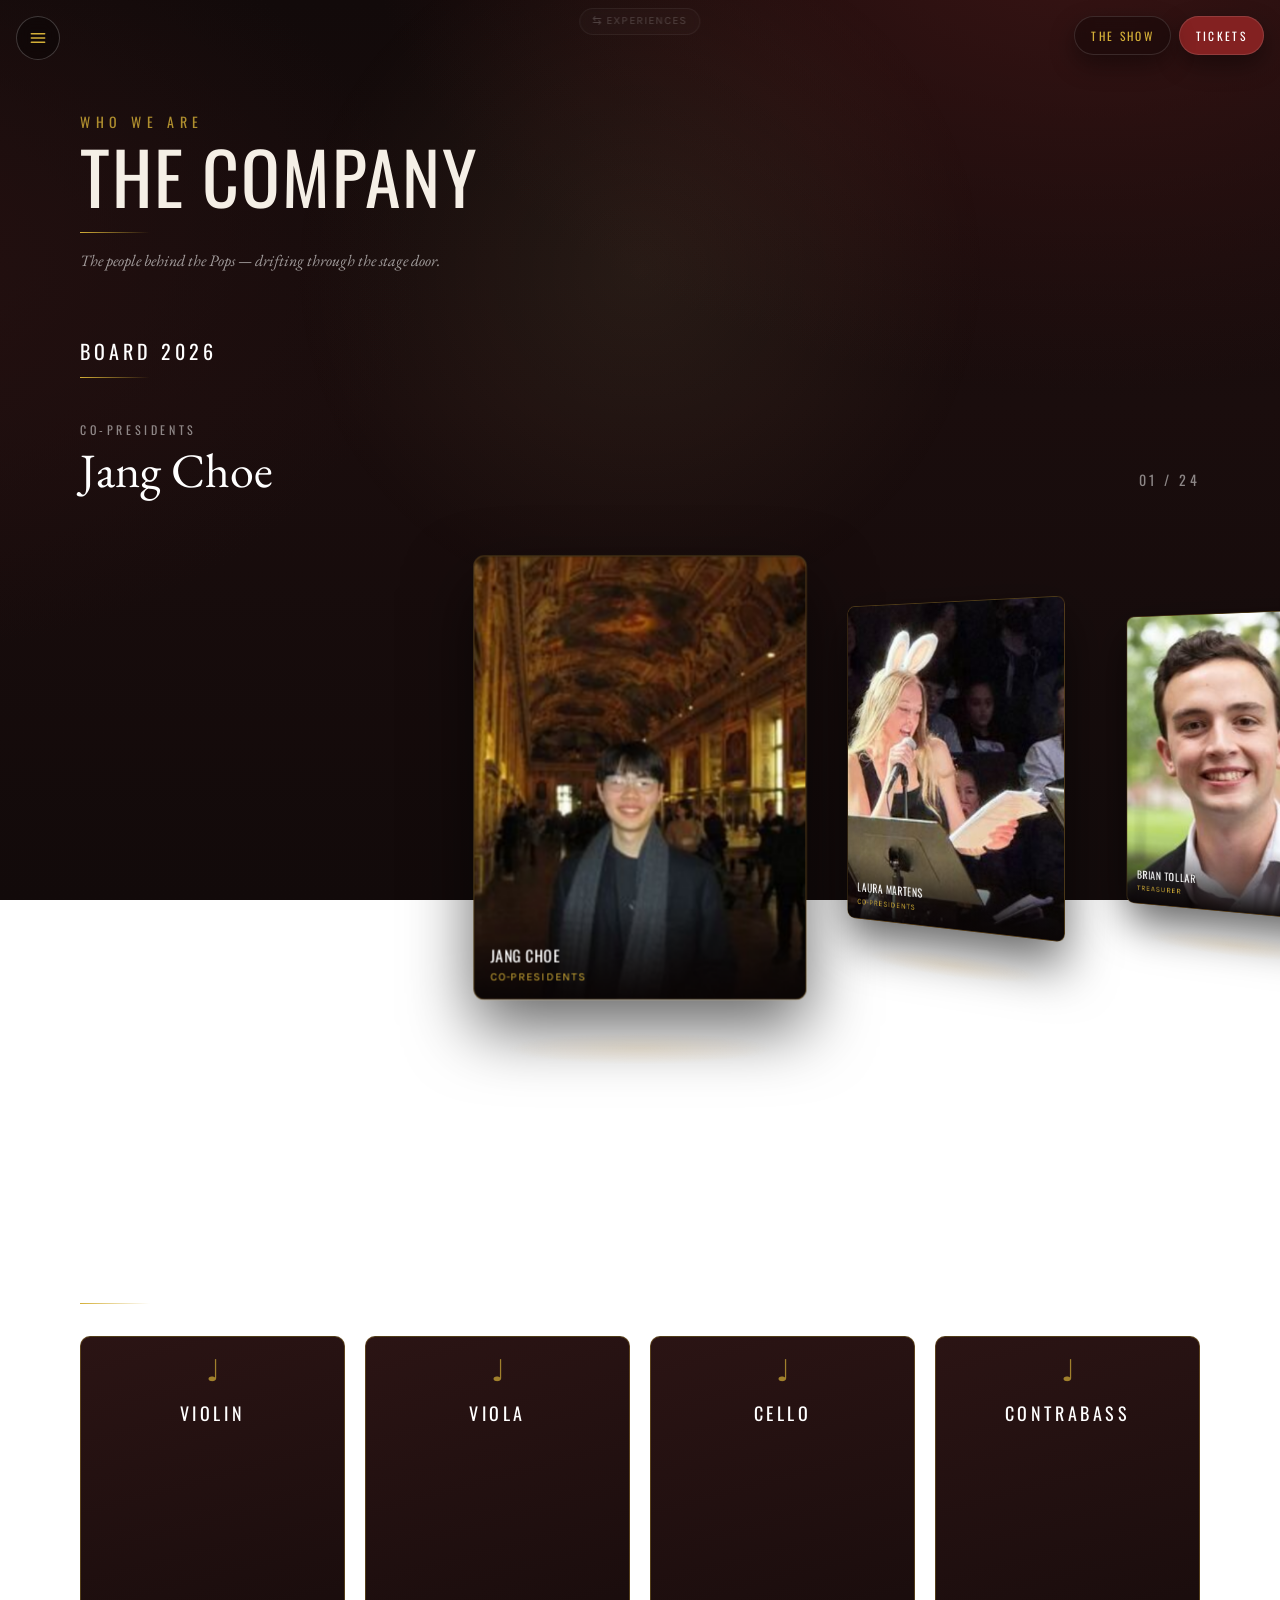
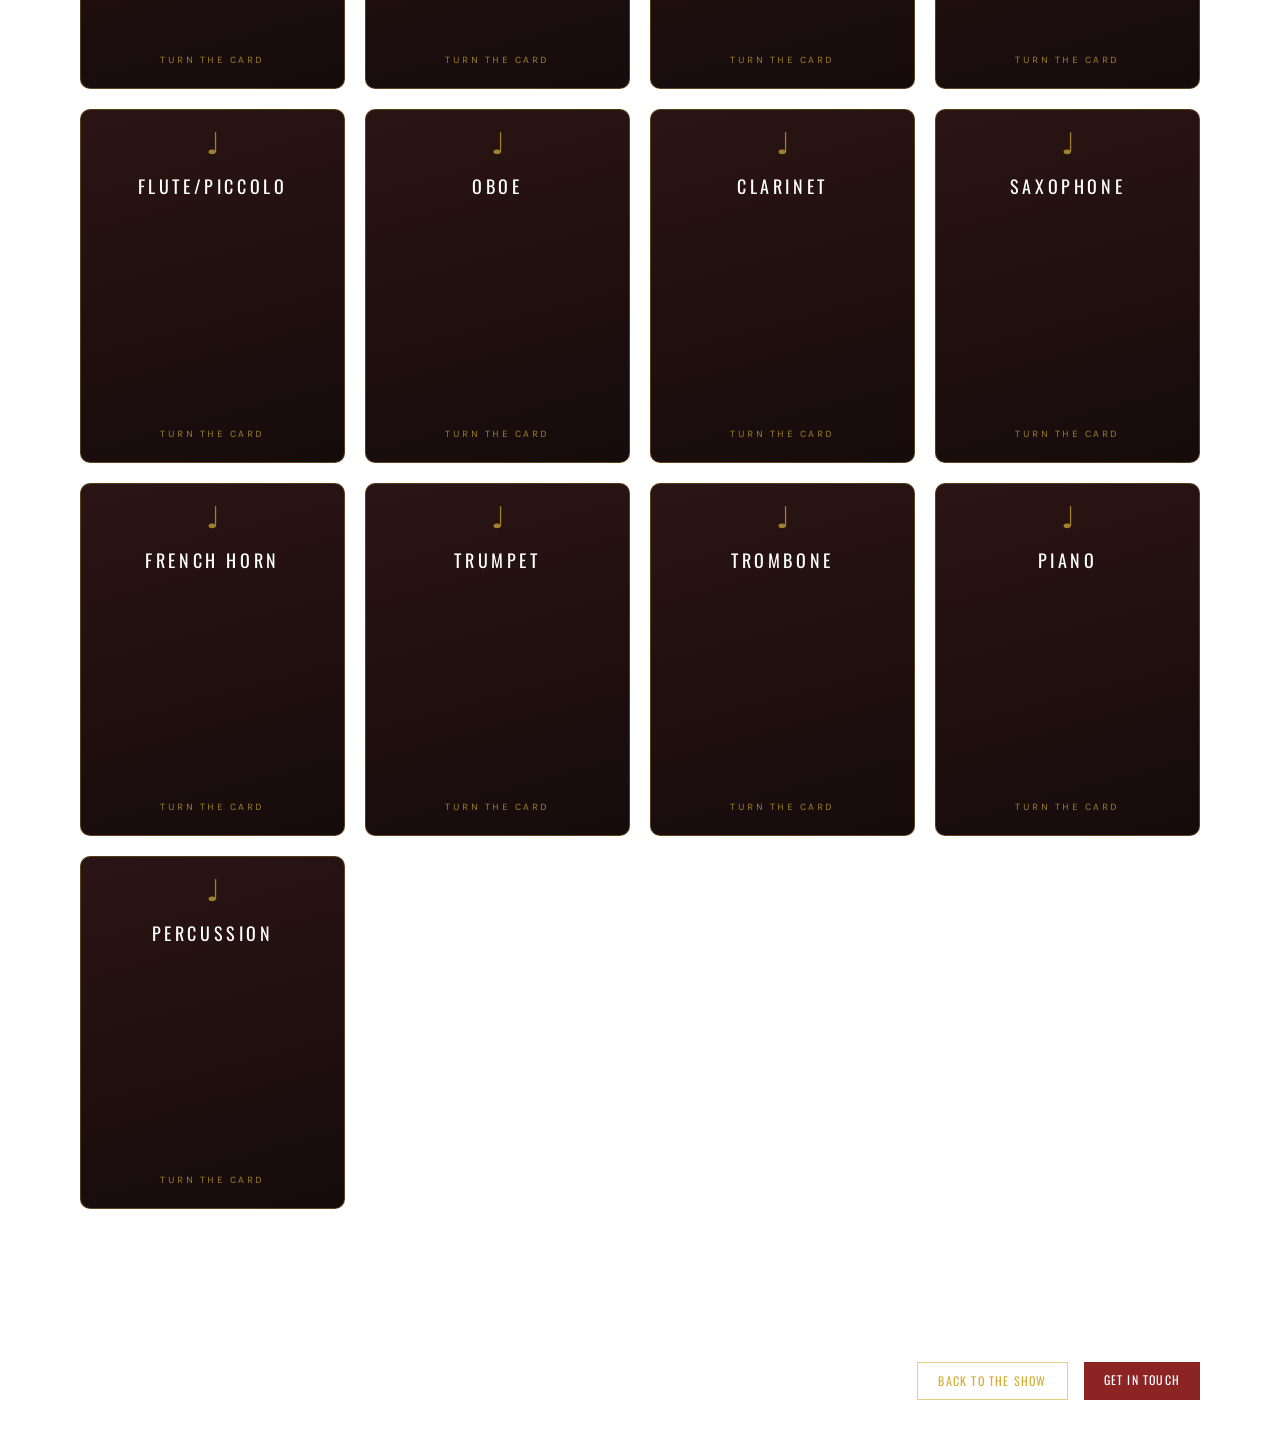
==== artistic/company.html @ 0d0f0778 "Move board & members to The Company page; card mechanic site-wide - artistic/company.html: board bec" ====
<!DOCTYPE html>
<html lang="en">
<head>
<meta charset="utf-8">
<meta name="viewport" content="width=device-width, initial-scale=1">
<title>The Harvard Pops Orchestra — The Company</title>
<meta name="description" content="The board and members of the Harvard Pops Orchestra.">
<link rel="icon" href="../assets/img/logo/logo-inverted.png">
<link rel="preconnect" href="https://fonts.googleapis.com">
<link rel="preconnect" href="https://fonts.gstatic.com" crossorigin>
<link href="https://fonts.googleapis.com/css2?family=Oswald:wght@400;500;600;700&family=Karla:ital,wght@0,400;0,700;1,400&family=EB+Garamond:ital,wght@0,400;0,500;0,600;1,400&display=swap" rel="stylesheet">
<link href="../assets/css/site.css" rel="stylesheet">
<style>
  html { scroll-behavior: smooth; }
  body {
    font-family: 'Karla', sans-serif; color: #f5efe6;
    background: radial-gradient(1200px 800px at 85% -10%, #3a1414 0%, transparent 60%),
                radial-gradient(1000px 700px at -10% 30%, #241010 0%, transparent 55%),
                linear-gradient(180deg, #120a0a 0%, #1a0d0d 45%, #120a0a 100%);
    background-attachment: fixed;
  }
  .font-serif { font-family: 'EB Garamond', serif; }
  h1,h2,h3,.font-display { font-family: 'Oswald', sans-serif; }
  ::selection { background: #d4af37; color: #120a0a; }

  #spotlight {
    position: fixed; inset: 0; pointer-events: none; z-index: 5;
    background: radial-gradient(500px 500px at var(--mx, 50%) var(--my, 30%), rgba(255,220,150,0.07), transparent 70%);
  }
  .note { position: absolute; color: rgba(212,175,55,0.22); user-select: none; animation: drift linear infinite; }
  @keyframes drift {
    0%   { transform: translateY(15vh) rotate(-8deg); opacity: 0; }
    12%  { opacity: 1; }
    88%  { opacity: 1; }
    100% { transform: translateY(-110vh) rotate(10deg); opacity: 0; }
  }
  .reveal { opacity: 0; transform: translateY(26px); transition: opacity .8s ease, transform .8s ease; }
  .reveal.shown { opacity: 1; transform: none; }

  .filmstrip { display: flex; gap: 14px; width: max-content; animation: filmscroll 60s linear infinite; }
  .filmstrip img { height: 180px; width: auto; border-radius: 6px;
                   box-shadow: 0 10px 30px rgba(0,0,0,.5); border: 1px solid rgba(255,255,255,.08); }
  @keyframes filmscroll { from { transform: translateX(0); } to { transform: translateX(-50%); } }
  .marquee { overflow: hidden; }
  .marquee-track { display: inline-block; white-space: nowrap; animation: marquee 30s linear infinite; }
  @keyframes marquee { from { transform: translateX(0); } to { transform: translateX(-50%); } }

  /* ------- featured poster card (Up Next) ------- */
  .poster-card { cursor: pointer; position: relative; perspective: 1100px; outline: none;
    animation: bob 7s ease-in-out infinite; }
  @keyframes bob { 0%,100% { transform: translateY(0) rotate(0deg); } 50% { transform: translateY(-7px) rotate(0.4deg); } }
  .poster-card:hover, .poster-card:focus-visible { animation-play-state: paused; }
  .poster-inner { position: relative; transform-style: preserve-3d;
    transition: transform .7s cubic-bezier(.2,.75,.25,1);
    transform: rotateX(var(--rx, 0deg)) rotateY(var(--ry, 0deg)); }
  .poster-card.flipped .poster-inner { transform: rotateY(180deg); }
  .poster-card:focus-visible { box-shadow: 0 0 0 3px #d4af37; border-radius: 8px; }
  .poster-face { backface-visibility: hidden; -webkit-backface-visibility: hidden; border-radius: 8px; overflow: hidden; }
  .poster-front img { display: block; width: 100%;
    box-shadow: 0 16px 36px rgba(0,0,0,.55); border: 1px solid rgba(255,255,255,.08); border-radius: 8px; }
  .poster-back { position: absolute; inset: 0; transform: rotateY(180deg);
    background: linear-gradient(160deg, #2b1313, #1a0d0d);
    border: 1px solid rgba(212,175,55,.35); padding: 1rem; display: flex; flex-direction: column; }

  /* ------- the shelf (floating, turnable albums) ------- */
  .shelf-stage {
    position: relative; height: min(64vh, 600px); min-height: 440px;
    width: 100vw; margin-left: calc(50% - 50vw);
    overflow-x: clip; overflow-y: visible;
    perspective: 1500px; perspective-origin: 50% 36%;
  }
  .album {
    position: absolute; left: 50%; top: 48%;
    width: var(--album-w, 300px); height: calc(var(--album-w, 300px) * 1.3333);
    margin-left: calc(var(--album-w, 300px) / -2);
    margin-top: calc(var(--album-w, 300px) / -1.5);
    transform-style: preserve-3d;
    transition: transform .65s cubic-bezier(.25,.8,.3,1), opacity .5s ease;
    cursor: pointer; outline: none; touch-action: pan-y;
  }
  .album.hiddenAlbum { opacity: 0 !important; pointer-events: none; }
  .album:focus-visible .album-book { outline: 2px solid #d4af37; outline-offset: 5px; }
  .album-float { position: absolute; inset: 0; transform-style: preserve-3d;
    animation: levitate 6.5s ease-in-out infinite; }
  @keyframes levitate { 0%,100% { transform: translateY(0); } 50% { transform: translateY(-9px); } }
  .album-book { position: absolute; inset: 0; transform-style: preserve-3d;
    transition: transform .7s cubic-bezier(.25,.8,.3,1); }
  .album-face {
    position: absolute; inset: 0; backface-visibility: hidden; -webkit-backface-visibility: hidden;
    border-radius: 10px; overflow: hidden; border: 1px solid rgba(212,175,55,.28);
    background: linear-gradient(165deg, #251212, #170c0c);
    box-shadow: 0 26px 60px rgba(0,0,0,.6);
  }
  .album-front { display: flex; align-items: center; justify-content: center; padding: 10px; }
  .album-front img { max-width: 100%; max-height: 100%; object-fit: contain; border-radius: 4px; }
  .album-back { transform: rotateY(180deg); padding: 1.1rem; display: flex; flex-direction: column; }
  .album-shadow {
    position: absolute; left: 50%; top: calc(100% + 30px); width: 78%; height: 28px;
    transform: translateX(-50%); border-radius: 50%;
    background: radial-gradient(ellipse at center, rgba(255,206,120,.18), rgba(255,206,120,.05) 55%, transparent 72%);
    animation: shadowPulse 6.5s ease-in-out infinite;
  }
  @keyframes shadowPulse {
    0%,100% { transform: translateX(-50%) scaleX(1); opacity: .9; }
    50%     { transform: translateX(-50%) scaleX(.8); opacity: .55; }
  }
  /* photo variant: headshot fills the card, name label at the foot */
  .album--photo .album-front { padding: 0; }
  .album--photo .album-front img { width: 100%; height: 100%; max-width: none; max-height: none;
    object-fit: cover; border-radius: 0; }
  .album-name {
    position: absolute; inset-inline: 0; bottom: 0; padding: 2.2rem .9rem .8rem;
    background: linear-gradient(to top, rgba(10,5,5,.95), transparent); text-align: left;
  }

  /* ------- flip cards (board grid reuse + instrument rosters) ------- */
  .member-card { perspective: 1000px; cursor: pointer; outline: none; }
  .member-card:focus-visible { box-shadow: 0 0 0 3px #d4af37; border-radius: 10px; }
  .member-inner { position: relative; aspect-ratio: 3/4; transform-style: preserve-3d;
    transition: transform .65s cubic-bezier(.2,.75,.25,1); }
  .member-card.flipped .member-inner, .member-card:hover .member-inner { transform: rotateY(180deg); }
  .member-face { position: absolute; inset: 0; backface-visibility: hidden; -webkit-backface-visibility: hidden;
    border-radius: 10px; overflow: hidden; border: 1px solid rgba(255,255,255,.1); }
  .member-front img { width: 100%; height: 100%; object-fit: cover; }
  .member-label { position: absolute; inset-inline: 0; bottom: 0; padding: .9rem .8rem .7rem;
    background: linear-gradient(to top, rgba(10,5,5,.92), transparent); }
  .member-back { transform: rotateY(180deg); background: linear-gradient(160deg, #2b1313, #170b0b);
    padding: .9rem; display: flex; flex-direction: column; }
  .inst-front { display: flex; flex-direction: column; align-items: center; justify-content: center;
    text-align: center; background: linear-gradient(165deg, #2b1414, #160b0b); padding: 1rem;
    border: 1px solid rgba(212,175,55,.3); }
  .inst-card { animation: bob 8s ease-in-out infinite; }
  .inst-card:nth-child(3n) { animation-delay: -2.7s; }
  .inst-card:nth-child(3n+1) { animation-delay: -5.4s; }
  .inst-card:hover, .inst-card:focus-visible { animation-play-state: paused; }

  .strip { display: flex; gap: .8rem; overflow-x: auto; padding-bottom: .6rem;
    scrollbar-width: thin; scrollbar-color: #8d2424 transparent; }
  .strip-item { flex: 0 0 auto; }
  .strip-item img { height: 170px; width: auto; border-radius: 6px;
    border: 1px solid rgba(255,255,255,.1); transition: transform .4s; }
  .strip-item:hover img { transform: scale(1.04); }

  #dotNav { position: fixed; right: 14px; top: 50%; transform: translateY(-50%); z-index: 60;
    display: flex; flex-direction: column; gap: 14px; }
  .dot-link { display: flex; align-items: center; justify-content: flex-end; gap: 8px; }
  .dot { width: 9px; height: 9px; border-radius: 50%; background: rgba(255,255,255,.3); transition: all .3s; }
  .dot-link.active .dot { background: #d4af37; transform: scale(1.5); }
  .dot-label { font-size: 10px; letter-spacing: .18em; text-transform: uppercase; color: rgba(255,255,255,.0);
    transition: color .3s; }
  .dot-link:hover .dot-label { color: rgba(255,255,255,.75); }
  @media (max-width: 767px) { #dotNav { display: none; } }

  #menuOverlay { position: fixed; inset: 0; z-index: 85; background: rgba(12,6,6,.96);
    backdrop-filter: blur(6px); display: none; }
  #menuOverlay.open { display: flex; }
  .menu-link { font-family: 'Oswald'; text-transform: uppercase; letter-spacing: .2em;
    font-size: clamp(1.3rem, 3.5vw, 2.2rem); color: #f5efe6; padding: .4rem 0; transition: color .25s; }
  .menu-link:hover { color: #d4af37; }
  .gold-rule { width: 70px; height: 1px; background: linear-gradient(90deg, #d4af37, transparent); }
  .top-pill { padding: .625rem 1rem; border-radius: 9999px; font-family: 'Oswald';
    text-transform: uppercase; letter-spacing: .2em; font-size: .72rem;
    border: 1px solid rgba(255,255,255,.12); box-shadow: 0 10px 25px rgba(0,0,0,.4);
    transition: background .25s, color .25s, border-color .25s; }

  @media (prefers-reduced-motion: reduce) {
    .filmstrip, .marquee-track, .poster-card, .note, .album-float, .album-shadow, .inst-card { animation: none !important; }
    html { scroll-behavior: auto; }
    .reveal { opacity: 1; transform: none; transition: none; }
  }
</style>
</head>
<body>

<div id="spotlight" aria-hidden="true"></div>
<div id="notes" aria-hidden="true" class="fixed inset-0 overflow-hidden pointer-events-none z-[4]"></div>

<a href="../index.html" title="Back to the two experiences"
   class="fixed top-2 left-1/2 -translate-x-1/2 z-[90] text-[11px] uppercase tracking-widest px-3 py-1 rounded-full
          bg-white/5 text-white/50 backdrop-blur-sm border border-white/15
          opacity-40 hover:opacity-100 transition-opacity duration-300">&#8646; experiences</a>

<button id="menuBtn" onclick="openMenu()" aria-label="Open menu"
        class="fixed top-4 left-4 z-[88] w-11 h-11 rounded-full border border-white/20 bg-black/30 backdrop-blur
               flex items-center justify-center text-gold hover:border-gold transition-colors">
  <svg class="w-5 h-5" fill="none" stroke="currentColor" viewBox="0 0 24 24"><path stroke-linecap="round" stroke-width="1.8" d="M4 7h16M4 12h16M4 17h16"/></svg>
</button>

<div class="fixed top-4 right-4 z-[88] flex gap-2">
  <a href="index.html" class="top-pill bg-black/30 text-gold border-gold/50 hover:bg-gold hover:text-ink backdrop-blur">The Show</a>
  <a href="https://boxoffice.harvard.edu/Online/default.asp?BOparam::WScontent::loadArticle::permalink=harvard-pops-orchestra" target="_blank" rel="noopener"
     class="top-pill bg-crimson/90 hover:bg-crimson text-white border-white/10">Tickets</a>
</div>

<div id="menuOverlay" role="dialog" aria-label="Menu">
  <button onclick="closeMenu()" aria-label="Close menu" class="absolute top-5 left-5 w-11 h-11 rounded-full border border-white/20 text-white/80 hover:text-gold flex items-center justify-center text-2xl">&times;</button>
  <div class="m-auto flex flex-col items-center text-center gap-1 px-6">
    <a href="index.html#overture" class="menu-link" onclick="closeMenu()">Overture</a>
<a href="index.html#act-1" class="menu-link" onclick="closeMenu()">Act I &middot; Who We Are</a>
<a href="index.html#act-2" class="menu-link" onclick="closeMenu()">Act II &middot; Concerts</a>
<a href="index.html#act-3" class="menu-link" onclick="closeMenu()">Act III &middot; Get Involved</a>
<a href="index.html#act-4" class="menu-link" onclick="closeMenu()">Act IV &middot; Media</a>
<a href="index.html#finale" class="menu-link" onclick="closeMenu()">Finale &middot; Contact</a>
    <span class="menu-link text-gold">The Company &middot; Board &amp; Members</span>
    <div class="gold-rule my-5 mx-auto"></div>
    <a href="https://www.youtube.com/@harvardpops4523" target="_blank" rel="noopener" class="menu-link !text-base">Concert Videos &#8599;</a>
    <a href="http://popsalumni.sigs.harvard.edu/" target="_blank" rel="noopener" class="menu-link !text-base">Alumni &#8599;</a>
    <a href="../classic/index.html" class="menu-link !text-base text-white/60">Visit the Concert Hall site &rarr;</a>
  </div>
</div>

<header class="relative z-10 max-w-6xl mx-auto px-4 pt-28 pb-6">
  <p class="font-display uppercase tracking-[0.4em] text-gold/80 text-sm reveal">Who We Are</p>
  <h1 class="font-display uppercase text-5xl md:text-7xl tracking-wide mt-2 reveal">The Company</h1>
  <div class="gold-rule mt-5 mb-4"></div>
  <p class="text-white/60 font-serif italic reveal">The people behind the Pops &mdash; drifting through the stage door.</p>
</header>

<!-- ============================ BOARD SHELF ============================ -->
<section id="board" class="relative z-10 max-w-6xl mx-auto px-4 py-10">
  <h2 class="font-display uppercase tracking-[0.2em] text-xl text-white reveal">Board 2026</h2>
  <div class="gold-rule mt-3 mb-6"></div>
  
  <div class="reveal">
    <div class="flex items-end justify-between gap-6 min-h-[92px]">
      <div>
        <p id="boardEyebrow" class="font-display uppercase tracking-[0.3em] text-white/50 text-xs">&nbsp;</p>
        <h3 id="boardTitle" class="font-serif text-3xl md:text-5xl text-white mt-2 leading-tight">&nbsp;</h3>
      </div>
      <p class="font-display tracking-[0.25em] text-white/50 text-sm whitespace-nowrap pb-1"><span id="boardCounter">01</span>&nbsp;/&nbsp;24</p>
    </div>
  </div>

  <div id="boardStage" class="shelf-stage" role="region" aria-roledescription="carousel" aria-label="Board 2026"></div>

  <div class="flex items-center justify-between gap-4 border-t border-white/10 pt-5 reveal">
    <button id="boardPrev" aria-label="Previous card"
            class="shrink-0 w-11 h-11 rounded-full border border-white/20 text-white/70 hover:text-gold hover:border-gold transition-colors text-lg">&#10094;</button>
    <p class="text-center text-white/45 text-[11px] md:text-xs uppercase tracking-[0.18em] leading-relaxed">Click a card to bring it centre stage &middot; Click the centred card to meet them<br class="hidden sm:block"><span class="sm:hidden"> &middot; </span>Drag the centred card to turn it around</p>
    <button id="boardNext" aria-label="Next card"
            class="shrink-0 w-11 h-11 rounded-full border border-white/20 text-white/70 hover:text-gold hover:border-gold transition-colors text-lg">&#10095;</button>
  </div>
</section>

<!-- ============================ MEMBERS ============================ -->
<section id="members" class="relative z-10 max-w-6xl mx-auto px-4 py-16">
  <h2 class="font-display uppercase tracking-[0.2em] text-xl text-white reveal">Members</h2>
  <p class="text-white/50 text-sm mt-1 reveal">One card per section &mdash; turn a card to read its roster.</p>
  <div class="gold-rule mt-3 mb-8"></div>
  <div class="grid grid-cols-2 sm:grid-cols-3 lg:grid-cols-4 gap-5">
    
      <div class="member-card inst-card" tabindex="0" role="button" aria-label="VIOLIN roster">
        <div class="member-inner">
          <div class="member-face member-front inst-front">
            <span class="text-gold/70 text-3xl" aria-hidden="true">&#9833;</span>
            <p class="font-display uppercase tracking-[0.2em] text-white text-lg mt-3 leading-snug px-2">VIOLIN</p>
            <p class="mt-auto pb-1 text-[10px] uppercase tracking-[0.25em] text-gold/70">Turn the card</p>
          </div>
          <div class="member-face member-back">
            <p class="font-display uppercase tracking-[0.2em] text-gold text-xs mb-2 shrink-0">VIOLIN</p>
            <ul class="space-y-0.5 text-white/80 font-serif text-[13px] leading-snug overflow-y-auto pr-1"><li>Devon Chang &#x27;28</li>
<li>Ethan Chang &#x27;29</li>
<li>Amelia Chen &#x27;30</li>
<li>Keyi Chen &#x27;29</li>
<li>Zach Chen &#x27;28</li>
<li>Alexander Chieng &#x27;29</li>
<li>Claire Cho &#x27;29</li>
<li>Jang Choe &#x27;26-27, assistant concertmaster: Hazel Koh &#x27;25 Chair</li>
<li>Michaela Frey &#x27;30</li>
<li>Ernestina Hsieh, GSD &#x27;28</li>
<li>Adeline Kim &#x27;28</li>
<li>Alex Kim &#x27;29</li>
<li>John Kim &#x27;28, concertmaster: Perry Tsai MD PhD Chair</li>
<li>Noah Kim &#x27;28, principal: Eleanor Watkins Duffie Memorial Chair</li>
<li>Justin Li &#x27;30</li>
<li>Grace Luo &#x27;29</li>
<li>Elizabeth Plank &#x27;28</li>
<li>Krystal Sun &#x27;28</li>
<li>Angelina Tan &#x27;28</li>
<li>Miranda Thai &#x27;27</li>
<li>Patrick Thai &#x27;29</li>
<li>Emma Xi &#x27;29</li>
<li>Zoe Wang &#x27;30</li>
<li>Jenny Wu &#x27;29</li>
<li>Jeanne Yu &#x27;29</li>
<li>Sarah Zhang &#x27;29</li>
<li>Adam Zhou &#x27;26-27</li></ul>
          </div>
        </div>
      </div>
      <div class="member-card inst-card" tabindex="0" role="button" aria-label="VIOLA roster">
        <div class="member-inner">
          <div class="member-face member-front inst-front">
            <span class="text-gold/70 text-3xl" aria-hidden="true">&#9833;</span>
            <p class="font-display uppercase tracking-[0.2em] text-white text-lg mt-3 leading-snug px-2">VIOLA</p>
            <p class="mt-auto pb-1 text-[10px] uppercase tracking-[0.25em] text-gold/70">Turn the card</p>
          </div>
          <div class="member-face member-back">
            <p class="font-display uppercase tracking-[0.2em] text-gold text-xs mb-2 shrink-0">VIOLA</p>
            <ul class="space-y-0.5 text-white/80 font-serif text-[13px] leading-snug overflow-y-auto pr-1"><li>Madeleine Chang &#x27;29</li>
<li>Esther Cho &#x27;27, principal</li>
<li>Benjamin Fortuin &#x27;27</li>
<li>Becky Gao &#x27;30</li>
<li>Catherine Jeon &#x27;28</li>
<li>Ian Kim &#x27;28</li>
<li>Sebastian Lennox &#x27;27</li>
<li>Justin Lu &#x27;28</li>
<li>Justin Song &#x27;30</li>
<li>Sarah Trainer &#x27;30</li>
<li>Winston Wang &#x27;28</li></ul>
          </div>
        </div>
      </div>
      <div class="member-card inst-card" tabindex="0" role="button" aria-label="CELLO roster">
        <div class="member-inner">
          <div class="member-face member-front inst-front">
            <span class="text-gold/70 text-3xl" aria-hidden="true">&#9833;</span>
            <p class="font-display uppercase tracking-[0.2em] text-white text-lg mt-3 leading-snug px-2">CELLO</p>
            <p class="mt-auto pb-1 text-[10px] uppercase tracking-[0.25em] text-gold/70">Turn the card</p>
          </div>
          <div class="member-face member-back">
            <p class="font-display uppercase tracking-[0.2em] text-gold text-xs mb-2 shrink-0">CELLO</p>
            <ul class="space-y-0.5 text-white/80 font-serif text-[13px] leading-snug overflow-y-auto pr-1"><li>Jack Avery &#x27;30</li>
<li>Grace Barnett &#x27;29</li>
<li>Rachel Hunter &#x27;28</li>
<li>Nicholas Li &#x27;29, co-principal: Mary Eleanor Stebbins &#x27;08 Chair</li>
<li>Kevin Lim &#x27;28</li>
<li>Jupiter MacAvoy &#x27;29</li>
<li>Laura Martens &#x27;27</li>
<li>Brian Tollar &#x27;29</li>
<li>Jiin Yun &#x27;28, co-principal: Mary Eleanor Stebbins &#x27;08 Chair</li></ul>
          </div>
        </div>
      </div>
      <div class="member-card inst-card" tabindex="0" role="button" aria-label="CONTRABASS roster">
        <div class="member-inner">
          <div class="member-face member-front inst-front">
            <span class="text-gold/70 text-3xl" aria-hidden="true">&#9833;</span>
            <p class="font-display uppercase tracking-[0.2em] text-white text-lg mt-3 leading-snug px-2">CONTRABASS</p>
            <p class="mt-auto pb-1 text-[10px] uppercase tracking-[0.25em] text-gold/70">Turn the card</p>
          </div>
          <div class="member-face member-back">
            <p class="font-display uppercase tracking-[0.2em] text-gold text-xs mb-2 shrink-0">CONTRABASS</p>
            <ul class="space-y-0.5 text-white/80 font-serif text-[13px] leading-snug overflow-y-auto pr-1"><li>Sonia Le &#x27;29, principal</li></ul>
          </div>
        </div>
      </div>
      <div class="member-card inst-card" tabindex="0" role="button" aria-label="FLUTE/PICCOLO roster">
        <div class="member-inner">
          <div class="member-face member-front inst-front">
            <span class="text-gold/70 text-3xl" aria-hidden="true">&#9833;</span>
            <p class="font-display uppercase tracking-[0.2em] text-white text-lg mt-3 leading-snug px-2">FLUTE/PICCOLO</p>
            <p class="mt-auto pb-1 text-[10px] uppercase tracking-[0.25em] text-gold/70">Turn the card</p>
          </div>
          <div class="member-face member-back">
            <p class="font-display uppercase tracking-[0.2em] text-gold text-xs mb-2 shrink-0">FLUTE/PICCOLO</p>
            <ul class="space-y-0.5 text-white/80 font-serif text-[13px] leading-snug overflow-y-auto pr-1"><li>Coco Crombie &#x27;28</li>
<li>Soline Fisher &#x27;29</li>
<li>Jessie Wang &#x27;28, principal</li></ul>
          </div>
        </div>
      </div>
      <div class="member-card inst-card" tabindex="0" role="button" aria-label="OBOE roster">
        <div class="member-inner">
          <div class="member-face member-front inst-front">
            <span class="text-gold/70 text-3xl" aria-hidden="true">&#9833;</span>
            <p class="font-display uppercase tracking-[0.2em] text-white text-lg mt-3 leading-snug px-2">OBOE</p>
            <p class="mt-auto pb-1 text-[10px] uppercase tracking-[0.25em] text-gold/70">Turn the card</p>
          </div>
          <div class="member-face member-back">
            <p class="font-display uppercase tracking-[0.2em] text-gold text-xs mb-2 shrink-0">OBOE</p>
            <ul class="space-y-0.5 text-white/80 font-serif text-[13px] leading-snug overflow-y-auto pr-1"><li>Nicole Guo &#x27;27</li></ul>
          </div>
        </div>
      </div>
      <div class="member-card inst-card" tabindex="0" role="button" aria-label="CLARINET roster">
        <div class="member-inner">
          <div class="member-face member-front inst-front">
            <span class="text-gold/70 text-3xl" aria-hidden="true">&#9833;</span>
            <p class="font-display uppercase tracking-[0.2em] text-white text-lg mt-3 leading-snug px-2">CLARINET</p>
            <p class="mt-auto pb-1 text-[10px] uppercase tracking-[0.25em] text-gold/70">Turn the card</p>
          </div>
          <div class="member-face member-back">
            <p class="font-display uppercase tracking-[0.2em] text-gold text-xs mb-2 shrink-0">CLARINET</p>
            <ul class="space-y-0.5 text-white/80 font-serif text-[13px] leading-snug overflow-y-auto pr-1"><li>Lewen Feng &#x27;30, principal: Neb E. Smaragdwasser Chair</li>
<li>Jiho Park &#x27;30</li>
<li>Michael Wang &#x27;28</li>
<li>Melissa Yang &#x27;30</li></ul>
          </div>
        </div>
      </div>
      <div class="member-card inst-card" tabindex="0" role="button" aria-label="SAXOPHONE roster">
        <div class="member-inner">
          <div class="member-face member-front inst-front">
            <span class="text-gold/70 text-3xl" aria-hidden="true">&#9833;</span>
            <p class="font-display uppercase tracking-[0.2em] text-white text-lg mt-3 leading-snug px-2">SAXOPHONE</p>
            <p class="mt-auto pb-1 text-[10px] uppercase tracking-[0.25em] text-gold/70">Turn the card</p>
          </div>
          <div class="member-face member-back">
            <p class="font-display uppercase tracking-[0.2em] text-gold text-xs mb-2 shrink-0">SAXOPHONE</p>
            <ul class="space-y-0.5 text-white/80 font-serif text-[13px] leading-snug overflow-y-auto pr-1"><li>Sarah Sun &#x27;29, principal</li>
<li>Andromeda Wen &#x27;30</li></ul>
          </div>
        </div>
      </div>
      <div class="member-card inst-card" tabindex="0" role="button" aria-label="FRENCH HORN roster">
        <div class="member-inner">
          <div class="member-face member-front inst-front">
            <span class="text-gold/70 text-3xl" aria-hidden="true">&#9833;</span>
            <p class="font-display uppercase tracking-[0.2em] text-white text-lg mt-3 leading-snug px-2">FRENCH HORN</p>
            <p class="mt-auto pb-1 text-[10px] uppercase tracking-[0.25em] text-gold/70">Turn the card</p>
          </div>
          <div class="member-face member-back">
            <p class="font-display uppercase tracking-[0.2em] text-gold text-xs mb-2 shrink-0">FRENCH HORN</p>
            <ul class="space-y-0.5 text-white/80 font-serif text-[13px] leading-snug overflow-y-auto pr-1"><li>Jang Soo Lee, HSPH &#x27;25, principal: Mark and Chris Yetter Chair</li>
<li>Markus Wessman &#x27;29</li></ul>
          </div>
        </div>
      </div>
      <div class="member-card inst-card" tabindex="0" role="button" aria-label="TRUMPET roster">
        <div class="member-inner">
          <div class="member-face member-front inst-front">
            <span class="text-gold/70 text-3xl" aria-hidden="true">&#9833;</span>
            <p class="font-display uppercase tracking-[0.2em] text-white text-lg mt-3 leading-snug px-2">TRUMPET</p>
            <p class="mt-auto pb-1 text-[10px] uppercase tracking-[0.25em] text-gold/70">Turn the card</p>
          </div>
          <div class="member-face member-back">
            <p class="font-display uppercase tracking-[0.2em] text-gold text-xs mb-2 shrink-0">TRUMPET</p>
            <ul class="space-y-0.5 text-white/80 font-serif text-[13px] leading-snug overflow-y-auto pr-1"><li>Sarah Benz &#x27;29</li>
<li>Benjamin Flaim</li>
<li>Ben Lyczkowski &#x27;28, principal: Eric Klotch Chair</li></ul>
          </div>
        </div>
      </div>
      <div class="member-card inst-card" tabindex="0" role="button" aria-label="TROMBONE roster">
        <div class="member-inner">
          <div class="member-face member-front inst-front">
            <span class="text-gold/70 text-3xl" aria-hidden="true">&#9833;</span>
            <p class="font-display uppercase tracking-[0.2em] text-white text-lg mt-3 leading-snug px-2">TROMBONE</p>
            <p class="mt-auto pb-1 text-[10px] uppercase tracking-[0.25em] text-gold/70">Turn the card</p>
          </div>
          <div class="member-face member-back">
            <p class="font-display uppercase tracking-[0.2em] text-gold text-xs mb-2 shrink-0">TROMBONE</p>
            <ul class="space-y-0.5 text-white/80 font-serif text-[13px] leading-snug overflow-y-auto pr-1"><li>Samson Axelrod &#x27;28</li>
<li>Jack Miller</li>
<li>Antonio Plaza &#x27;29, principal</li></ul>
          </div>
        </div>
      </div>
      <div class="member-card inst-card" tabindex="0" role="button" aria-label="PIANO roster">
        <div class="member-inner">
          <div class="member-face member-front inst-front">
            <span class="text-gold/70 text-3xl" aria-hidden="true">&#9833;</span>
            <p class="font-display uppercase tracking-[0.2em] text-white text-lg mt-3 leading-snug px-2">PIANO</p>
            <p class="mt-auto pb-1 text-[10px] uppercase tracking-[0.25em] text-gold/70">Turn the card</p>
          </div>
          <div class="member-face member-back">
            <p class="font-display uppercase tracking-[0.2em] text-gold text-xs mb-2 shrink-0">PIANO</p>
            <ul class="space-y-0.5 text-white/80 font-serif text-[13px] leading-snug overflow-y-auto pr-1"><li>Josetta Wang &#x27;29</li></ul>
          </div>
        </div>
      </div>
      <div class="member-card inst-card" tabindex="0" role="button" aria-label="PERCUSSION roster">
        <div class="member-inner">
          <div class="member-face member-front inst-front">
            <span class="text-gold/70 text-3xl" aria-hidden="true">&#9833;</span>
            <p class="font-display uppercase tracking-[0.2em] text-white text-lg mt-3 leading-snug px-2">PERCUSSION</p>
            <p class="mt-auto pb-1 text-[10px] uppercase tracking-[0.25em] text-gold/70">Turn the card</p>
          </div>
          <div class="member-face member-back">
            <p class="font-display uppercase tracking-[0.2em] text-gold text-xs mb-2 shrink-0">PERCUSSION</p>
            <ul class="space-y-0.5 text-white/80 font-serif text-[13px] leading-snug overflow-y-auto pr-1"><li>Jeremiah Jacinto &#x27;30</li>
<li>Vincy Quach &#x27;30</li>
<li>Sarah Sun &#x27;29</li>
<li>Julia Wu &#x27;29</li>
<li>Andy Yu &#x27;30</li></ul>
          </div>
        </div>
      </div>
  </div>
</section>

<footer class="relative z-10 border-t border-white/10 mt-10">
  <div class="max-w-6xl mx-auto px-4 py-12 flex flex-col md:flex-row items-center justify-between gap-6">
    <p class="text-white/50 font-serif">The Harvard Pops Orchestra &middot; Copyright &copy; 2026</p>
    <div class="flex gap-4">
      <a href="index.html" class="px-5 py-2.5 border border-gold/60 text-gold hover:bg-gold hover:text-ink transition-colors font-display uppercase tracking-widest text-xs">Back to the show</a>
      <a href="index.html#finale" class="px-5 py-2.5 bg-crimson hover:bg-crimsondark transition-colors font-display uppercase tracking-widest text-xs text-white">Get in touch</a>
    </div>
  </div>
</footer>

<dialog id="reader" class="bg-transparent p-0 w-[min(94vw,1000px)] outline-none [&::backdrop]:bg-black/85">
  <div class="grid md:grid-cols-2 bg-[#1a0d0d] border border-gold/30 rounded-xl overflow-hidden shadow-2xl">
    <div class="bg-black/40 flex items-center justify-center p-4">
      <img id="readerImg" src="[data-uri]" alt="Enlarged view" class="max-h-[80vh] w-auto max-w-full rounded">
    </div>
    <div class="p-6 md:p-8 flex flex-col max-h-[80vh] overflow-y-auto">
      <p id="readerEyebrow" class="font-display uppercase tracking-[0.3em] text-gold text-xs"></p>
      <h4 id="readerTitle" class="font-serif text-2xl md:text-4xl text-white mt-2 leading-tight"></h4>
      <p id="readerWhen" class="font-display uppercase tracking-widest text-white/60 text-sm mt-2"></p>
      <div id="readerBody"></div>
      <button onclick="document.getElementById('reader').close()"
              class="mt-8 self-start px-6 py-2.5 border border-gold/60 text-gold hover:bg-gold hover:text-ink transition-colors font-display uppercase tracking-widest text-xs">Close</button>
    </div>
  </div>
</dialog>

<script>

function openMenu() { document.getElementById('menuOverlay').classList.add('open'); }
function closeMenu() { document.getElementById('menuOverlay').classList.remove('open'); }
document.addEventListener('keydown', e => { if (e.key === 'Escape') closeMenu(); });

const finePointer = window.matchMedia('(pointer: fine)').matches;
const noMotion = window.matchMedia('(prefers-reduced-motion: reduce)').matches;
if (finePointer && !noMotion) {
  const sp = document.getElementById('spotlight');
  window.addEventListener('pointermove', e => {
    sp.style.setProperty('--mx', e.clientX + 'px');
    sp.style.setProperty('--my', e.clientY + 'px');
  }, { passive: true });
}
if (!noMotion && window.self === window.top) {
  const host = document.getElementById('notes');
  const glyphs = ['♪', '♫', '♩', '♬'];
  for (let i = 0; i < 14; i++) {
    const s = document.createElement('span');
    s.className = 'note';
    s.textContent = glyphs[i % glyphs.length];
    s.style.left = (3 + Math.random() * 94) + '%';
    s.style.top = '100%';
    s.style.fontSize = (14 + Math.random() * 26) + 'px';
    s.style.animationDuration = (16 + Math.random() * 22) + 's';
    s.style.animationDelay = (-Math.random() * 30) + 's';
    host.appendChild(s);
  }
}
const io = new IntersectionObserver(entries => {
  entries.forEach(en => { if (en.isIntersecting) { en.target.classList.add('shown'); io.unobserve(en.target); } });
}, { threshold: 0.12 });
document.querySelectorAll('.reveal').forEach(el => io.observe(el));

document.querySelectorAll('.member-card').forEach(card => {
  card.addEventListener('click', () => card.classList.toggle('flipped'));
  card.addEventListener('keydown', e => {
    if (e.key === 'Enter' || e.key === ' ') { e.preventDefault(); card.classList.toggle('flipped'); }
  });
});

function escText(s) {
  return s.replace(/[&<>"]/g, c => ({'&':'&amp;','<':'&lt;','>':'&gt;','"':'&quot;'})[c]);
}
// Reusable floating-shelf carousel. opts: stage, eyebrow, title, counter, prev,
// next, data, photo (bool), backHint, onOpen(item)
function createShelf(opts) {
  const stage = document.getElementById(opts.stage);
  const data = opts.data;
  let cur = 0, turn = 0, dragSt = null;

  const albums = data.map((it, i) => {
    const a = document.createElement('div');
    a.className = 'album hiddenAlbum' + (opts.photo ? ' album--photo' : '');
    a.tabIndex = 0;
    a.setAttribute('role', 'button');
    a.setAttribute('aria-label', it.eyebrow + ' — ' + it.title);
    const nameLabel = opts.photo ? `
        <div class="album-name">
          <p class="font-display uppercase tracking-wider text-white text-sm">${escText(it.title)}</p>
          <p class="text-[10px] uppercase tracking-widest text-gold mt-0.5">${escText(it.eyebrow)}</p>
        </div>` : '';
    a.innerHTML = `
      <div class="album-shadow" aria-hidden="true"></div>
      <div class="album-float" style="animation-delay:${((i % 5) * -1.3).toFixed(1)}s">
        <div class="album-book">
          <div class="album-face album-front"><img alt="${escText(it.eyebrow)} — ${escText(it.title)}" draggable="false">${nameLabel}</div>
          <div class="album-face album-back">
            <p class="font-display uppercase tracking-[0.25em] text-gold text-[11px]">${escText(it.eyebrow)}</p>
            <p class="font-serif text-xl text-white mt-1 leading-snug">${escText(it.title)}</p>
            ${it.when ? `<p class="text-[10px] uppercase tracking-widest text-white/50 mt-1">${escText(it.when)}</p>` : ''}
            <p class="font-serif text-sm text-white/80 leading-relaxed mt-3 overflow-y-auto">${escText(it.blurb)}</p>
            <p class="mt-auto pt-2 text-[10px] uppercase tracking-[0.25em] text-gold/80">${opts.backHint}</p>
          </div>
        </div>
      </div>`;
    stage.appendChild(a);
    return a;
  });

  const albumW = () => Math.min(300, Math.round(window.innerWidth * 0.62));
  const spacing = () => Math.min(360, Math.max(165, Math.round(window.innerWidth * 0.26)));

  function layout() {
    document.documentElement.style.setProperty('--album-w', albumW() + 'px');
    const gap = spacing();
    albums.forEach((a, i) => {
      const off = i - cur, abs = Math.abs(off);
      if (abs > 4) { a.classList.add('hiddenAlbum'); return; }
      a.classList.remove('hiddenAlbum');
      const img = a.querySelector('img');
      if (!img.getAttribute('src')) img.src = data[i].src;
      const x = off * gap;
      const ry = off === 0 ? 0 : (off < 0 ? 42 : -42);
      const z = off === 0 ? 150 : -40 - abs * 70;
      const s = off === 0 ? 1 : Math.max(0.78, 0.92 - abs * 0.04);
      a.style.zIndex = 100 - abs;
      a.style.opacity = abs === 4 ? 0.2 : 1;
      a.style.transform = `translate3d(${x}px, 0, ${z}px) rotateY(${ry}deg) scale(${s})`;
      if (off !== 0) a.querySelector('.album-book').style.transform = 'rotateY(0deg)';
    });
  }
  function header() {
    const it = data[cur];
    document.getElementById(opts.eyebrow).textContent = it.eyebrow;
    document.getElementById(opts.title).textContent = it.title;
    document.getElementById(opts.counter).textContent = String(cur + 1).padStart(2, '0');
  }
  function select(i) {
    cur = Math.min(Math.max(i, 0), data.length - 1);
    turn = 0;
    layout(); header();
  }

  albums.forEach((a, i) => {
    const book = () => a.querySelector('.album-book');
    a.addEventListener('pointerdown', e => {
      if (i !== cur) return;
      dragSt = { x0: e.clientX, turn0: turn, moved: 0 };
      a.setPointerCapture(e.pointerId);
      book().style.transition = 'none';
    });
    a.addEventListener('pointermove', e => {
      if (!dragSt || i !== cur) return;
      const dx = e.clientX - dragSt.x0;
      dragSt.moved = Math.max(dragSt.moved, Math.abs(dx));
      turn = dragSt.turn0 + dx * 0.45;
      book().style.transform = `rotateY(${turn}deg)`;
    });
    const endDrag = () => {
      if (!dragSt || i !== cur) return;
      const b = book();
      b.style.transition = '';
      const wasTap = dragSt.moved < 8;
      dragSt = null;
      if (wasTap) { opts.onOpen(data[cur]); return; }
      turn = Math.round(turn / 180) * 180;
      b.style.transform = `rotateY(${turn}deg)`;
    };
    a.addEventListener('pointerup', endDrag);
    a.addEventListener('pointercancel', endDrag);
    a.addEventListener('click', () => { if (i !== cur) select(i); });
    a.addEventListener('keydown', e => {
      if (e.key === 'Enter' || e.key === ' ') {
        e.preventDefault();
        if (i === cur) opts.onOpen(data[cur]); else select(i);
      }
    });
  });

  document.getElementById(opts.prev).addEventListener('click', () => select(cur - 1));
  document.getElementById(opts.next).addEventListener('click', () => select(cur + 1));
  document.addEventListener('keydown', e => {
    if (e.key !== 'ArrowLeft' && e.key !== 'ArrowRight') return;
    if (document.querySelector('dialog[open]')) return;
    const r = stage.getBoundingClientRect();
    if (r.bottom < 0 || r.top > window.innerHeight) return;
    select(cur + (e.key === 'ArrowRight' ? 1 : -1));
  });
  window.addEventListener('resize', layout);
  layout(); header();
}
const BOARD_SHELF_DATA = [{"src": "../assets/img/board/jang-choe.jpg", "eyebrow": "Co-Presidents", "title": "Jang Choe", "when": "", "blurb": "Jang is a senior and Pfoho-turned-Leverett resident from Las Vegas, Nevada. He studies HDRB & Economics and plays violin for the Pops. When he's not arranging [insert Disney song here], you can find Jang preaching about the importance of scooter safety or trying to find the time to discover new\u2026", "full": ["Jang is a senior and Pfoho-turned-Leverett resident from Las Vegas, Nevada. He studies HDRB & Economics and plays violin for the Pops. When he's not arranging [insert Disney song here], you can find Jang preaching about the importance of scooter safety or trying to find the time to discover new restaurants in Boston."]}, {"src": "../assets/img/board/laura-martens.jpg", "eyebrow": "Co-Presidents", "title": "Laura Martens", "when": "", "blurb": "Laura is a senior in Lowell studying German, History & Literature. In Pops shows, she plays devious side characters with terrible European accents (and sometimes the cello). Right now, Laura is probably watching Game of Thrones with her mother and little sister.", "full": ["Laura is a senior in Lowell studying German, History & Literature. In Pops shows, she plays devious side characters with terrible European accents (and sometimes the cello). Right now, Laura is probably watching Game of Thrones with her mother and little sister."]}, {"src": "../assets/img/board/brian-tollar.jpg", "eyebrow": "Treasurer", "title": "Brian Tollar", "when": "", "blurb": "Brian is a sophomore in Lowell wanting to study electrical engineering. When he\u2019s not playing cello in Pops, you can find him in the Crimson Cellos or in a random pit for a musical. When not playing cello, he loves to roam around Boston and find new views.", "full": ["Brian is a sophomore in Lowell wanting to study electrical engineering. When he\u2019s not playing cello in Pops, you can find him in the Crimson Cellos or in a random pit for a musical. When not playing cello, he loves to roam around Boston and find new views."]}, {"src": "../assets/img/board/elizabeth-plank.jpg", "eyebrow": "Operations Director", "title": "Elizabeth Plank", "when": "", "blurb": "Elizabeth is a junior in Leverett studying Human Developmental and Regenerative Biology and Global Health and Health Policy. She is one of five thousand Harvard students that play violin and piano. Her other strikingly unique hobbies include baking and socializing.", "full": ["Elizabeth is a junior in Leverett studying Human Developmental and Regenerative Biology and Global Health and Health Policy. She is one of five thousand Harvard students that play violin and piano. Her other strikingly unique hobbies include baking and socializing."]}, {"src": "../assets/img/board/madeleine-chang.jpg", "eyebrow": "Creative Team Director", "title": "Madeleine Chang", "when": "", "blurb": "Madeleine usually goes by Mady and is a sophomore in Eliot from Southern California planning to study Human Biology, Behavior, and Evolution. She enjoys playing viola, writing Oscar-winning storylines for Pops, running sometimes, and watching movies (scrolling through 30-second movie clips on\u2026", "full": ["Madeleine usually goes by Mady and is a sophomore in Eliot from Southern California planning to study Human Biology, Behavior, and Evolution. She enjoys playing viola, writing Oscar-winning storylines for Pops, running sometimes, and watching movies (scrolling through 30-second movie clips on Instagram reels)."]}, {"src": "../assets/img/board/winston-wang.jpg", "eyebrow": "Creative Team Director", "title": "Winston Wang", "when": "", "blurb": "Winston Wang is a junior in Currier studying Physics and Mathematics. Outside of playing viola for Pops, he's climbing, playing cards, baking, and more generally, finding any reason possible to not sleep.", "full": ["Winston Wang is a junior in Currier studying Physics and Mathematics. Outside of playing viola for Pops, he's climbing, playing cards, baking, and more generally, finding any reason possible to not sleep."]}, {"src": "../assets/img/board/josetta-wang.jpg", "eyebrow": "Social Chair", "title": "Josetta Wang", "when": "", "blurb": "Josetta Wang is a sophomore in Mather from hot and humid West Palm Beach, FL! When she is not eating, she\u2019s playing piano for HRDC or Pops, terrorizing the creative team with unhinged plot point ideas, or probably (trying to) catch up on her assigned readings.", "full": ["Josetta Wang is a sophomore in Mather from hot and humid West Palm Beach, FL! When she is not eating, she\u2019s playing piano for HRDC or Pops, terrorizing the creative team with unhinged plot point ideas, or probably (trying to) catch up on her assigned readings."]}, {"src": "../assets/img/board/jessie-wang.jpg", "eyebrow": "Social Chair", "title": "Jessie Wang", "when": "", "blurb": "Jessie Wang is a junior in Eliot studying HDRB with a secondary in Computer Science. She plays the flute in Pops and enjoys YouTube Shorts and fruit carving.", "full": ["Jessie Wang is a junior in Eliot studying HDRB with a secondary in Computer Science. She plays the flute in Pops and enjoys YouTube Shorts and fruit carving."]}, {"src": "../assets/img/board/josetta-wang.jpg", "eyebrow": "Snack Sensei", "title": "Josetta Wang", "when": "", "blurb": "Josetta Wang is a sophomore in Mather from hot and humid West Palm Beach, FL! When she is not eating, she\u2019s playing piano for HRDC or Pops, terrorizing the creative team with unhinged plot point ideas, or probably (trying to) catch up on her assigned readings.", "full": ["Josetta Wang is a sophomore in Mather from hot and humid West Palm Beach, FL! When she is not eating, she\u2019s playing piano for HRDC or Pops, terrorizing the creative team with unhinged plot point ideas, or probably (trying to) catch up on her assigned readings."]}, {"src": "../assets/img/board/emma-xi.jpg", "eyebrow": "Ticket Manager", "title": "Emma Xi", "when": "", "blurb": "Emma is a sophomore in Eliot from Arizona studying Government and Data Analytics in Sociology. When she's not playing violin in Pops, you can probably find her complaining about the cold, eating instant ramen, or thinking about Costco.", "full": ["Emma is a sophomore in Eliot from Arizona studying Government and Data Analytics in Sociology. When she's not playing violin in Pops, you can probably find her complaining about the cold, eating instant ramen, or thinking about Costco."]}, {"src": "../assets/img/board/julia-wu.jpg", "eyebrow": "Publicity Chairs", "title": "Julia Wu", "when": "", "blurb": "Julia Wu is a sophomore in Eliot planning to study computational biology with a secondary in English. While she\u2019s not smacking the podium (playing percussion), she loves going on runs around Cambridge, reading random fiction, and going on random side quests with her equally crazy friends.", "full": ["Julia Wu is a sophomore in Eliot planning to study computational biology with a secondary in English. While she\u2019s not smacking the podium (playing percussion), she loves going on runs around Cambridge, reading random fiction, and going on random side quests with her equally crazy friends."]}, {"src": "../assets/img/board/kevin-lim.jpg", "eyebrow": "Publicity Chairs", "title": "Kevin Lim", "when": "", "blurb": "Kevin is a junior from Victoria, Canada, and he plans on concentrating in Neuroscience and Economics. When not playing the cello for Pops, he enjoys watching random movies and playing Gubs with his friends.", "full": ["Kevin is a junior from Victoria, Canada, and he plans on concentrating in Neuroscience and Economics. When not playing the cello for Pops, he enjoys watching random movies and playing Gubs with his friends."]}, {"src": "../assets/img/board/grace-luo.jpg", "eyebrow": "Librarians", "title": "Grace Luo", "when": "", "blurb": "Grace is a sophomore violinist in Mather that plans on concentrating in math and neuroscience. While she\u2019s not playing for Pops, you can probably find her doing math somewhere in Science Center or at a boba shop in Harvard Square. :)", "full": ["Grace is a sophomore violinist in Mather that plans on concentrating in math and neuroscience. While she\u2019s not playing for Pops, you can probably find her doing math somewhere in Science Center or at a boba shop in Harvard Square. :)"]}, {"src": "../assets/img/board/keyi-chen.jpg", "eyebrow": "Librarians", "title": "Keyi Chen", "when": "", "blurb": "Keyi is a sophomore in Currier from Long Beach, NY although she's originally from Shanghai. She's illegally married to Electrical Engineering and robotics but occassioanly likes to ride her unicycle around the yard.", "full": ["Keyi is a sophomore in Currier from Long Beach, NY although she's originally from Shanghai. She's illegally married to Electrical Engineering and robotics but occassioanly likes to ride her unicycle around the yard."]}, {"src": "../assets/img/board/elizabeth-plank.jpg", "eyebrow": "Alumni Director", "title": "Elizabeth Plank", "when": "", "blurb": "Elizabeth is a junior in Leverett studying Human Developmental and Regenerative Biology and Global Health and Health Policy. She is one of five thousand Harvard students that play violin and piano. Her other strikingly unique hobbies include baking and socializing.", "full": ["Elizabeth is a junior in Leverett studying Human Developmental and Regenerative Biology and Global Health and Health Policy. She is one of five thousand Harvard students that play violin and piano. Her other strikingly unique hobbies include baking and socializing."]}, {"src": "../assets/img/board/nick-li.jpg", "eyebrow": "Stage Manager", "title": "Nick Li", "when": "", "blurb": "Nick is a sophomore in Quincy studying Earth & Planetary Science, on a pre-unemployment track. Aside from playing the cello in Pops, he spends his time larping and pretending to be \u201clocked in.\u201d", "full": ["Nick is a sophomore in Quincy studying Earth & Planetary Science, on a pre-unemployment track. Aside from playing the cello in Pops, he spends his time larping and pretending to be \u201clocked in.\u201d"]}, {"src": "../assets/img/board/justin-lu.jpg", "eyebrow": "Webmaster", "title": "Justin Lu", "when": "", "blurb": "Justin is a junior in Currier studying Computer Science and Math. Outside of playing the viola in pops, he enjoys tennis, playing clash, and sleeping.", "full": ["Justin is a junior in Currier studying Computer Science and Math. Outside of playing the viola in pops, he enjoys tennis, playing clash, and sleeping."]}, {"src": "../assets/img/board/adeline-kim.jpg", "eyebrow": "Attendance Manager", "title": "Adeline Kim", "when": "", "blurb": "Adeline is a junior in Dunster concentrating in Psychology and Linguistics. When she is not playing the violin for Pops, you can find her baking cookies!", "full": ["Adeline is a junior in Dunster concentrating in Psychology and Linguistics. When she is not playing the violin for Pops, you can find her baking cookies!"]}, {"src": "../assets/img/board/devon-chang.jpg", "eyebrow": "Production Manager", "title": "Devon Chang", "when": "", "blurb": "Devon is a junior in Quincy studying Human Developmental and Regenerative Biology. He is a violinist for Pops who also enjoys chess, playing basketball, and trying new restaurants with friends. You can often find him playing table tennis outside the Quincy dining hall.", "full": ["Devon is a junior in Quincy studying Human Developmental and Regenerative Biology. He is a violinist for Pops who also enjoys chess, playing basketball, and trying new restaurants with friends. You can often find him playing table tennis outside the Quincy dining hall."]}, {"src": "../assets/img/board/sarah-benz.jpg", "eyebrow": "Program Manager", "title": "Sarah Benz", "when": "", "blurb": "Sarah is a sophomore in Quincy interested in studying some kind of biology or neuroscience. She plays the trumpet in Pops, and enjoys reading, playing Spike Ball, and sundae Sunday.", "full": ["Sarah is a sophomore in Quincy interested in studying some kind of biology or neuroscience. She plays the trumpet in Pops, and enjoys reading, playing Spike Ball, and sundae Sunday."]}, {"src": "../assets/img/board/ben-fortuin.jpg", "eyebrow": "Historian/Purveyor of the Past", "title": "Benjamin Fortuin", "when": "", "blurb": "Ben is a senior in Winthrop studying Physics and Philosophy who plays viola. Now that he's on the way out, Ben decided to become Historian to chisel all his complaints into whatever he digs up in the SOCH - including those about his own intonation. Outside of Pops, Ben plays in HRO, HCO, and\u2026", "full": ["Ben is a senior in Winthrop studying Physics and Philosophy who plays viola. Now that he's on the way out, Ben decided to become Historian to chisel all his complaints into whatever he digs up in the SOCH - including those about his own intonation. Outside of Pops, Ben plays in HRO, HCO, and more, and enjoys snowboarding and video games."]}, {"src": "../assets/img/board/sebastian-lennox.jpg", "eyebrow": "Student Conductor", "title": "Sebastian Lennox", "when": "", "blurb": "Sebastian is a senior who plays viola.", "full": ["Sebastian is a senior who plays viola."]}, {"src": "../assets/img/board/jang-choe.jpg", "eyebrow": "Lead Arranger", "title": "Jang Choe", "when": "", "blurb": "Jang is a senior and Pfoho-turned-Leverett resident from Las Vegas, Nevada. He studies HDRB & Economics and plays violin for the Pops. When he's not arranging [insert Disney song here], you can find Jang preaching about the importance of scooter safety or trying to find the time to discover new\u2026", "full": ["Jang is a senior and Pfoho-turned-Leverett resident from Las Vegas, Nevada. He studies HDRB & Economics and plays violin for the Pops. When he's not arranging [insert Disney song here], you can find Jang preaching about the importance of scooter safety or trying to find the time to discover new restaurants in Boston."]}, {"src": "../assets/img/board/sebastian-lennox.jpg", "eyebrow": "Lead Arranger", "title": "Sebastian Lennox", "when": "", "blurb": "Sebastian is a senior who plays viola.", "full": ["Sebastian is a senior who plays viola."]}];

function openPerson(it) {
  document.getElementById('readerImg').src = it.src;
  document.getElementById('readerEyebrow').textContent = it.eyebrow;
  document.getElementById('readerTitle').textContent = it.title;
  document.getElementById('readerWhen').style.display = 'none';
  document.getElementById('readerBody').innerHTML =
    it.full.map(p => '<p class="mt-3 font-serif leading-relaxed text-white/85">' + escText(p) + '</p>').join('');
  document.getElementById('reader').showModal();
}
document.getElementById('reader').addEventListener('click', function (e) {
  if (e.target === this) this.close();
});
createShelf({
  stage: 'boardStage', eyebrow: 'boardEyebrow', title: 'boardTitle', counter: 'boardCounter',
  prev: 'boardPrev', next: 'boardNext', data: BOARD_SHELF_DATA, photo: true,
  backHint: 'Click to read the full bio', onOpen: openPerson,
});

</script>
</body>
</html>
---- assets/css/site.css ----
*,:after,:before{--tw-border-spacing-x:0;--tw-border-spacing-y:0;--tw-translate-x:0;--tw-translate-y:0;--tw-rotate:0;--tw-skew-x:0;--tw-skew-y:0;--tw-scale-x:1;--tw-scale-y:1;--tw-pan-x: ;--tw-pan-y: ;--tw-pinch-zoom: ;--tw-scroll-snap-strictness:proximity;--tw-gradient-from-position: ;--tw-gradient-via-position: ;--tw-gradient-to-position: ;--tw-ordinal: ;--tw-slashed-zero: ;--tw-numeric-figure: ;--tw-numeric-spacing: ;--tw-numeric-fraction: ;--tw-ring-inset: ;--tw-ring-offset-width:0px;--tw-ring-offset-color:#fff;--tw-ring-color:rgba(59,130,246,.5);--tw-ring-offset-shadow:0 0 #0000;--tw-ring-shadow:0 0 #0000;--tw-shadow:0 0 #0000;--tw-shadow-colored:0 0 #0000;--tw-blur: ;--tw-brightness: ;--tw-contrast: ;--tw-grayscale: ;--tw-hue-rotate: ;--tw-invert: ;--tw-saturate: ;--tw-sepia: ;--tw-drop-shadow: ;--tw-backdrop-blur: ;--tw-backdrop-brightness: ;--tw-backdrop-contrast: ;--tw-backdrop-grayscale: ;--tw-backdrop-hue-rotate: ;--tw-backdrop-invert: ;--tw-backdrop-opacity: ;--tw-backdrop-saturate: ;--tw-backdrop-sepia: ;--tw-contain-size: ;--tw-contain-layout: ;--tw-contain-paint: ;--tw-contain-style: }::backdrop{--tw-border-spacing-x:0;--tw-border-spacing-y:0;--tw-translate-x:0;--tw-translate-y:0;--tw-rotate:0;--tw-skew-x:0;--tw-skew-y:0;--tw-scale-x:1;--tw-scale-y:1;--tw-pan-x: ;--tw-pan-y: ;--tw-pinch-zoom: ;--tw-scroll-snap-strictness:proximity;--tw-gradient-from-position: ;--tw-gradient-via-position: ;--tw-gradient-to-position: ;--tw-ordinal: ;--tw-slashed-zero: ;--tw-numeric-figure: ;--tw-numeric-spacing: ;--tw-numeric-fraction: ;--tw-ring-inset: ;--tw-ring-offset-width:0px;--tw-ring-offset-color:#fff;--tw-ring-color:rgba(59,130,246,.5);--tw-ring-offset-shadow:0 0 #0000;--tw-ring-shadow:0 0 #0000;--tw-shadow:0 0 #0000;--tw-shadow-colored:0 0 #0000;--tw-blur: ;--tw-brightness: ;--tw-contrast: ;--tw-grayscale: ;--tw-hue-rotate: ;--tw-invert: ;--tw-saturate: ;--tw-sepia: ;--tw-drop-shadow: ;--tw-backdrop-blur: ;--tw-backdrop-brightness: ;--tw-backdrop-contrast: ;--tw-backdrop-grayscale: ;--tw-backdrop-hue-rotate: ;--tw-backdrop-invert: ;--tw-backdrop-opacity: ;--tw-backdrop-saturate: ;--tw-backdrop-sepia: ;--tw-contain-size: ;--tw-contain-layout: ;--tw-contain-paint: ;--tw-contain-style: }/*! tailwindcss v3.4.16 | MIT License | https://tailwindcss.com*/*,:after,:before{box-sizing:border-box;border:0 solid #e5e7eb}:after,:before{--tw-content:""}:host,html{line-height:1.5;-webkit-text-size-adjust:100%;-moz-tab-size:4;-o-tab-size:4;tab-size:4;font-family:ui-sans-serif,system-ui,sans-serif,Apple Color Emoji,Segoe UI Emoji,Segoe UI Symbol,Noto Color Emoji;font-feature-settings:normal;font-variation-settings:normal;-webkit-tap-highlight-color:transparent}body{margin:0;line-height:inherit}hr{height:0;color:inherit;border-top-width:1px}abbr:where([title]){-webkit-text-decoration:underline dotted;text-decoration:underline dotted}h1,h2,h3,h4,h5,h6{font-size:inherit;font-weight:inherit}a{color:inherit;text-decoration:inherit}b,strong{font-weight:bolder}code,kbd,pre,samp{font-family:ui-monospace,SFMono-Regular,Menlo,Monaco,Consolas,Liberation Mono,Courier New,monospace;font-feature-settings:normal;font-variation-settings:normal;font-size:1em}small{font-size:80%}sub,sup{font-size:75%;line-height:0;position:relative;vertical-align:baseline}sub{bottom:-.25em}sup{top:-.5em}table{text-indent:0;border-color:inherit;border-collapse:collapse}button,input,optgroup,select,textarea{font-family:inherit;font-feature-settings:inherit;font-variation-settings:inherit;font-size:100%;font-weight:inherit;line-height:inherit;letter-spacing:inherit;color:inherit;margin:0;padding:0}button,select{text-transform:none}button,input:where([type=button]),input:where([type=reset]),input:where([type=submit]){-webkit-appearance:button;background-color:transparent;background-image:none}:-moz-focusring{outline:auto}:-moz-ui-invalid{box-shadow:none}progress{vertical-align:baseline}::-webkit-inner-spin-button,::-webkit-outer-spin-button{height:auto}[type=search]{-webkit-appearance:textfield;outline-offset:-2px}::-webkit-search-decoration{-webkit-appearance:none}::-webkit-file-upload-button{-webkit-appearance:button;font:inherit}summary{display:list-item}blockquote,dd,dl,figure,h1,h2,h3,h4,h5,h6,hr,p,pre{margin:0}fieldset{margin:0}fieldset,legend{padding:0}menu,ol,ul{list-style:none;margin:0;padding:0}dialog{padding:0}textarea{resize:vertical}input::-moz-placeholder,textarea::-moz-placeholder{opacity:1;color:#9ca3af}input::placeholder,textarea::placeholder{opacity:1;color:#9ca3af}[role=button],button{cursor:pointer}:disabled{cursor:default}audio,canvas,embed,iframe,img,object,svg,video{display:block;vertical-align:middle}img,video{max-width:100%;height:auto}[hidden]:where(:not([hidden=until-found])){display:none}:root,[data-theme]{background-color:var(--fallback-b1,oklch(var(--b1)/1));color:var(--fallback-bc,oklch(var(--bc)/1))}@supports not (color:oklch(0% 0 0)){:root{color-scheme:light;--fallback-p:#491eff;--fallback-pc:#d4dbff;--fallback-s:#ff41c7;--fallback-sc:#fff9fc;--fallback-a:#00cfbd;--fallback-ac:#00100d;--fallback-n:#2b3440;--fallback-nc:#d7dde4;--fallback-b1:#fff;--fallback-b2:#e5e6e6;--fallback-b3:#e5e6e6;--fallback-bc:#1f2937;--fallback-in:#00b3f0;--fallback-inc:#000;--fallback-su:#00ca92;--fallback-suc:#000;--fallback-wa:#ffc22d;--fallback-wac:#000;--fallback-er:#ff6f70;--fallback-erc:#000}@media (prefers-color-scheme:dark){:root{color-scheme:dark;--fallback-p:#7582ff;--fallback-pc:#050617;--fallback-s:#ff71cf;--fallback-sc:#190211;--fallback-a:#00c7b5;--fallback-ac:#000e0c;--fallback-n:#2a323c;--fallback-nc:#a6adbb;--fallback-b1:#1d232a;--fallback-b2:#191e24;--fallback-b3:#15191e;--fallback-bc:#a6adbb;--fallback-in:#00b3f0;--fallback-inc:#000;--fallback-su:#00ca92;--fallback-suc:#000;--fallback-wa:#ffc22d;--fallback-wac:#000;--fallback-er:#ff6f70;--fallback-erc:#000}}}html{-webkit-tap-highlight-color:transparent}*{scrollbar-color:color-mix(in oklch,currentColor 35%,transparent) transparent}:hover{scrollbar-color:color-mix(in oklch,currentColor 60%,transparent) transparent}:root{color-scheme:light;--in:72.06% 0.191 231.6;--su:64.8% 0.150 160;--wa:84.71% 0.199 83.87;--er:71.76% 0.221 22.18;--pc:89.824% 0.06192 275.75;--ac:15.352% 0.0368 183.61;--inc:0% 0 0;--suc:0% 0 0;--wac:0% 0 0;--erc:0% 0 0;--rounded-box:1rem;--rounded-btn:0.5rem;--rounded-badge:1.9rem;--animation-btn:0.25s;--animation-input:.2s;--btn-focus-scale:0.95;--border-btn:1px;--tab-border:1px;--tab-radius:0.5rem;--p:49.12% 0.3096 275.75;--s:69.71% 0.329 342.55;--sc:98.71% 0.0106 342.55;--a:76.76% 0.184 183.61;--n:32.1785% 0.02476 255.701624;--nc:89.4994% 0.011585 252.096176;--b1:100% 0 0;--b2:96.1151% 0 0;--b3:92.4169% 0.00108 197.137559;--bc:27.8078% 0.029596 256.847952}.avatar.placeholder>div{display:flex;align-items:center;justify-content:center}@media (hover:hover){.label a:hover{--tw-text-opacity:1;color:var(--fallback-bc,oklch(var(--bc)/var(--tw-text-opacity)))}.menu li>:not(ul,.menu-title,details,.btn).active,.menu li>:not(ul,.menu-title,details,.btn):active,.menu li>details>summary:active{--tw-bg-opacity:1;background-color:var(--fallback-n,oklch(var(--n)/var(--tw-bg-opacity)));--tw-text-opacity:1;color:var(--fallback-nc,oklch(var(--nc)/var(--tw-text-opacity)))}.table tr.hover:hover,.table tr.hover:nth-child(2n):hover{--tw-bg-opacity:1;background-color:var(--fallback-b2,oklch(var(--b2)/var(--tw-bg-opacity)))}}.btn{display:inline-flex;height:3rem;min-height:3rem;flex-shrink:0;cursor:pointer;-webkit-user-select:none;-moz-user-select:none;user-select:none;flex-wrap:wrap;align-items:center;justify-content:center;border-radius:var(--rounded-btn,.5rem);border-color:transparent;border-color:oklch(var(--btn-color,var(--b2))/var(--tw-border-opacity));padding-left:1rem;padding-right:1rem;text-align:center;font-size:.875rem;line-height:1em;gap:.5rem;font-weight:600;text-decoration-line:none;transition-duration:.2s;transition-timing-function:cubic-bezier(0,0,.2,1);border-width:var(--border-btn,1px);transition-property:color,background-color,border-color,opacity,box-shadow,transform;--tw-text-opacity:1;color:var(--fallback-bc,oklch(var(--bc)/var(--tw-text-opacity)));--tw-shadow:0 1px 2px 0 rgba(0,0,0,.05);--tw-shadow-colored:0 1px 2px 0 var(--tw-shadow-color);box-shadow:var(--tw-ring-offset-shadow,0 0 #0000),var(--tw-ring-shadow,0 0 #0000),var(--tw-shadow);outline-color:var(--fallback-bc,oklch(var(--bc)/1));background-color:oklch(var(--btn-color,var(--b2))/var(--tw-bg-opacity));--tw-bg-opacity:1;--tw-border-opacity:1}.btn-disabled,.btn:disabled,.btn[disabled]{pointer-events:none}:where(.btn:is(input[type=checkbox])),:where(.btn:is(input[type=radio])){width:auto;-webkit-appearance:none;-moz-appearance:none;appearance:none}.btn:is(input[type=checkbox]):after,.btn:is(input[type=radio]):after{--tw-content:attr(aria-label);content:var(--tw-content)}.card{position:relative;display:flex;flex-direction:column;border-radius:var(--rounded-box,1rem)}.card:focus{outline:2px solid transparent;outline-offset:2px}.card figure{display:flex;align-items:center;justify-content:center}.card.image-full{display:grid}.card.image-full:before{position:relative;content:"";z-index:10;border-radius:var(--rounded-box,1rem);--tw-bg-opacity:1;background-color:var(--fallback-n,oklch(var(--n)/var(--tw-bg-opacity)));opacity:.75}.card.image-full:before,.card.image-full>*{grid-column-start:1;grid-row-start:1}.card.image-full>figure img{height:100%;-o-object-fit:cover;object-fit:cover}.card.image-full>.card-body{position:relative;z-index:20;--tw-text-opacity:1;color:var(--fallback-nc,oklch(var(--nc)/var(--tw-text-opacity)))}.carousel{display:inline-flex;overflow-x:scroll;scroll-snap-type:x mandatory;scroll-behavior:smooth;-ms-overflow-style:none;scrollbar-width:none}@media (hover:hover){.btn:hover{--tw-border-opacity:1;border-color:var(--fallback-b3,oklch(var(--b3)/var(--tw-border-opacity)));--tw-bg-opacity:1;background-color:var(--fallback-b3,oklch(var(--b3)/var(--tw-bg-opacity)))}@supports (color:color-mix(in oklab,black,black)){.btn:hover{background-color:color-mix(in oklab,oklch(var(--btn-color,var(--b2))/var(--tw-bg-opacity,1)) 90%,#000);border-color:color-mix(in oklab,oklch(var(--btn-color,var(--b2))/var(--tw-border-opacity,1)) 90%,#000)}}@supports not (color:oklch(0% 0 0)){.btn:hover{background-color:var(--btn-color,var(--fallback-b2));border-color:var(--btn-color,var(--fallback-b2))}}.btn.glass:hover{--glass-opacity:25%;--glass-border-opacity:15%}.btn-outline:hover{--tw-border-opacity:1;border-color:var(--fallback-bc,oklch(var(--bc)/var(--tw-border-opacity)));--tw-bg-opacity:1;background-color:var(--fallback-bc,oklch(var(--bc)/var(--tw-bg-opacity)));--tw-text-opacity:1;color:var(--fallback-b1,oklch(var(--b1)/var(--tw-text-opacity)))}.btn-outline.btn-primary:hover{--tw-text-opacity:1;color:var(--fallback-pc,oklch(var(--pc)/var(--tw-text-opacity)))}@supports (color:color-mix(in oklab,black,black)){.btn-outline.btn-primary:hover{background-color:color-mix(in oklab,var(--fallback-p,oklch(var(--p)/1)) 90%,#000);border-color:color-mix(in oklab,var(--fallback-p,oklch(var(--p)/1)) 90%,#000)}}.btn-outline.btn-secondary:hover{--tw-text-opacity:1;color:var(--fallback-sc,oklch(var(--sc)/var(--tw-text-opacity)))}@supports (color:color-mix(in oklab,black,black)){.btn-outline.btn-secondary:hover{background-color:color-mix(in oklab,var(--fallback-s,oklch(var(--s)/1)) 90%,#000);border-color:color-mix(in oklab,var(--fallback-s,oklch(var(--s)/1)) 90%,#000)}}.btn-outline.btn-accent:hover{--tw-text-opacity:1;color:var(--fallback-ac,oklch(var(--ac)/var(--tw-text-opacity)))}@supports (color:color-mix(in oklab,black,black)){.btn-outline.btn-accent:hover{background-color:color-mix(in oklab,var(--fallback-a,oklch(var(--a)/1)) 90%,#000);border-color:color-mix(in oklab,var(--fallback-a,oklch(var(--a)/1)) 90%,#000)}}.btn-outline.btn-success:hover{--tw-text-opacity:1;color:var(--fallback-suc,oklch(var(--suc)/var(--tw-text-opacity)))}@supports (color:color-mix(in oklab,black,black)){.btn-outline.btn-success:hover{background-color:color-mix(in oklab,var(--fallback-su,oklch(var(--su)/1)) 90%,#000);border-color:color-mix(in oklab,var(--fallback-su,oklch(var(--su)/1)) 90%,#000)}}.btn-outline.btn-info:hover{--tw-text-opacity:1;color:var(--fallback-inc,oklch(var(--inc)/var(--tw-text-opacity)))}@supports (color:color-mix(in oklab,black,black)){.btn-outline.btn-info:hover{background-color:color-mix(in oklab,var(--fallback-in,oklch(var(--in)/1)) 90%,#000);border-color:color-mix(in oklab,var(--fallback-in,oklch(var(--in)/1)) 90%,#000)}}.btn-outline.btn-warning:hover{--tw-text-opacity:1;color:var(--fallback-wac,oklch(var(--wac)/var(--tw-text-opacity)))}@supports (color:color-mix(in oklab,black,black)){.btn-outline.btn-warning:hover{background-color:color-mix(in oklab,var(--fallback-wa,oklch(var(--wa)/1)) 90%,#000);border-color:color-mix(in oklab,var(--fallback-wa,oklch(var(--wa)/1)) 90%,#000)}}.btn-outline.btn-error:hover{--tw-text-opacity:1;color:var(--fallback-erc,oklch(var(--erc)/var(--tw-text-opacity)))}@supports (color:color-mix(in oklab,black,black)){.btn-outline.btn-error:hover{background-color:color-mix(in oklab,var(--fallback-er,oklch(var(--er)/1)) 90%,#000);border-color:color-mix(in oklab,var(--fallback-er,oklch(var(--er)/1)) 90%,#000)}}.btn-disabled:hover,.btn:disabled:hover,.btn[disabled]:hover{--tw-border-opacity:0;background-color:var(--fallback-n,oklch(var(--n)/var(--tw-bg-opacity)));--tw-bg-opacity:0.2;color:var(--fallback-bc,oklch(var(--bc)/var(--tw-text-opacity)));--tw-text-opacity:0.2}@supports (color:color-mix(in oklab,black,black)){.btn:is(input[type=checkbox]:checked):hover,.btn:is(input[type=radio]:checked):hover{background-color:color-mix(in oklab,var(--fallback-p,oklch(var(--p)/1)) 90%,#000);border-color:color-mix(in oklab,var(--fallback-p,oklch(var(--p)/1)) 90%,#000)}}:where(.menu li:not(.menu-title,.disabled)>:not(ul,details,.menu-title)):not(.active,.btn):hover,:where(.menu li:not(.menu-title,.disabled)>details>summary:not(.menu-title)):not(.active,.btn):hover{cursor:pointer;outline:2px solid transparent;outline-offset:2px}@supports (color:oklch(0% 0 0)){:where(.menu li:not(.menu-title,.disabled)>:not(ul,details,.menu-title)):not(.active,.btn):hover,:where(.menu li:not(.menu-title,.disabled)>details>summary:not(.menu-title)):not(.active,.btn):hover{background-color:var(--fallback-bc,oklch(var(--bc)/.1))}}}.footer{width:100%;grid-auto-flow:row;-moz-column-gap:1rem;column-gap:1rem;row-gap:2.5rem;font-size:.875rem;line-height:1.25rem}.footer,.footer>*{display:grid;place-items:start}.footer>*{gap:.5rem}@media (min-width:48rem){.footer{grid-auto-flow:column}.footer-center{grid-auto-flow:row dense}}.form-control{flex-direction:column}.form-control,.label{display:flex}.label{-webkit-user-select:none;-moz-user-select:none;user-select:none;align-items:center;justify-content:space-between;padding:.5rem .25rem}.hero{display:grid;width:100%;place-items:center;background-size:cover;background-position:50%}.hero>*{grid-column-start:1;grid-row-start:1}.input{flex-shrink:1;-webkit-appearance:none;-moz-appearance:none;appearance:none;height:3rem;padding-left:1rem;padding-right:1rem;font-size:1rem;line-height:2;line-height:1.5rem;border-radius:var(--rounded-btn,.5rem);border-width:1px;border-color:transparent;--tw-bg-opacity:1;background-color:var(--fallback-b1,oklch(var(--b1)/var(--tw-bg-opacity)))}.input-md[type=number]::-webkit-inner-spin-button,.input[type=number]::-webkit-inner-spin-button{margin-top:-1rem;margin-bottom:-1rem;margin-inline-end:-1rem}.join{display:inline-flex;align-items:stretch;border-radius:var(--rounded-btn,.5rem)}.join :where(.join-item){border-start-end-radius:0;border-end-end-radius:0;border-end-start-radius:0;border-start-start-radius:0}.join .join-item:not(:first-child):not(:last-child),.join :not(:first-child):not(:last-child) .join-item{border-start-end-radius:0;border-end-end-radius:0;border-end-start-radius:0;border-start-start-radius:0}.join .join-item:first-child:not(:last-child),.join :first-child:not(:last-child) .join-item{border-start-end-radius:0;border-end-end-radius:0}.join .dropdown .join-item:first-child:not(:last-child),.join :first-child:not(:last-child) .dropdown .join-item{border-start-end-radius:inherit;border-end-end-radius:inherit}.join :where(.join-item:first-child:not(:last-child)),.join :where(:first-child:not(:last-child) .join-item){border-end-start-radius:inherit;border-start-start-radius:inherit}.join .join-item:last-child:not(:first-child),.join :last-child:not(:first-child) .join-item{border-end-start-radius:0;border-start-start-radius:0}.join :where(.join-item:last-child:not(:first-child)),.join :where(:last-child:not(:first-child) .join-item){border-start-end-radius:inherit;border-end-end-radius:inherit}@supports not selector(:has(*)){:where(.join *){border-radius:inherit}}@supports selector(:has(*)){:where(.join :has(.join-item)){border-radius:inherit}}.link{cursor:pointer;text-decoration-line:underline}.menu{display:flex;flex-direction:column;flex-wrap:wrap;font-size:.875rem;line-height:1.25rem;padding:.5rem}.menu :where(li ul){position:relative;white-space:nowrap;margin-inline-start:1rem;padding-inline-start:.5rem}.menu :where(li:not(.menu-title)>:not(ul,details,.menu-title,.btn)),.menu :where(li:not(.menu-title)>details>summary:not(.menu-title)){display:grid;grid-auto-flow:column;align-content:flex-start;align-items:center;gap:.5rem;grid-auto-columns:minmax(auto,max-content) auto max-content;-webkit-user-select:none;-moz-user-select:none;user-select:none}.menu li.disabled{cursor:not-allowed;-webkit-user-select:none;-moz-user-select:none;user-select:none;color:var(--fallback-bc,oklch(var(--bc)/.3))}.menu :where(li>.menu-dropdown:not(.menu-dropdown-show)){display:none}:where(.menu li){position:relative;display:flex;flex-shrink:0;flex-direction:column;flex-wrap:wrap;align-items:stretch}:where(.menu li) .badge{justify-self:end}.modal{pointer-events:none;position:fixed;inset:0;margin:0;display:grid;height:100%;max-height:none;width:100%;max-width:none;justify-items:center;padding:0;opacity:0;overscroll-behavior:contain;z-index:999;background-color:transparent;color:inherit;transition-duration:.2s;transition-timing-function:cubic-bezier(0,0,.2,1);transition-property:transform,opacity,visibility;overflow-y:hidden}:where(.modal){align-items:center}.modal-box{max-height:calc(100vh - 5em);grid-column-start:1;grid-row-start:1;width:91.666667%;max-width:32rem;--tw-scale-x:.9;--tw-scale-y:.9;transform:translate(var(--tw-translate-x),var(--tw-translate-y)) rotate(var(--tw-rotate)) skewX(var(--tw-skew-x)) skewY(var(--tw-skew-y)) scaleX(var(--tw-scale-x)) scaleY(var(--tw-scale-y));border-bottom-right-radius:var(--rounded-box,1rem);border-bottom-left-radius:var(--rounded-box,1rem);border-top-left-radius:var(--rounded-box,1rem);border-top-right-radius:var(--rounded-box,1rem);--tw-bg-opacity:1;background-color:var(--fallback-b1,oklch(var(--b1)/var(--tw-bg-opacity)));padding:1.5rem;transition-property:color,background-color,border-color,text-decoration-color,fill,stroke,opacity,box-shadow,transform,filter,-webkit-backdrop-filter;transition-property:color,background-color,border-color,text-decoration-color,fill,stroke,opacity,box-shadow,transform,filter,backdrop-filter;transition-property:color,background-color,border-color,text-decoration-color,fill,stroke,opacity,box-shadow,transform,filter,backdrop-filter,-webkit-backdrop-filter;transition-timing-function:cubic-bezier(.4,0,.2,1);transition-timing-function:cubic-bezier(0,0,.2,1);transition-duration:.2s;box-shadow:0 25px 50px -12px rgba(0,0,0,.25);overflow-y:auto;overscroll-behavior:contain}.modal-open,.modal-toggle:checked+.modal,.modal:target,.modal[open]{pointer-events:auto;visibility:visible;opacity:1}.modal-action{display:flex;margin-top:1.5rem;justify-content:flex-end}:root:has(:is(.modal-open,.modal:target,.modal-toggle:checked+.modal,.modal[open])){overflow:hidden;scrollbar-gutter:stable}.radio{flex-shrink:0;--chkbg:var(--bc);height:1.5rem;width:1.5rem;border-radius:9999px;border-width:1px;border-color:var(--fallback-bc,oklch(var(--bc)/var(--tw-border-opacity)));--tw-border-opacity:0.2}.radio,.select{cursor:pointer;-webkit-appearance:none;-moz-appearance:none;appearance:none}.select{display:inline-flex;-webkit-user-select:none;-moz-user-select:none;user-select:none;height:3rem;min-height:3rem;padding-inline-start:1rem;padding-inline-end:2.5rem;font-size:.875rem;line-height:1.25rem;line-height:2;border-radius:var(--rounded-btn,.5rem);border-width:1px;border-color:transparent;--tw-bg-opacity:1;background-color:var(--fallback-b1,oklch(var(--b1)/var(--tw-bg-opacity)));background-image:linear-gradient(45deg,transparent 50%,currentColor 0),linear-gradient(135deg,currentColor 50%,transparent 0);background-position:calc(100% - 20px) calc(1px + 50%),calc(100% - 16.1px) calc(1px + 50%);background-size:4px 4px,4px 4px;background-repeat:no-repeat}.select[multiple]{height:auto}.steps .step{display:grid;grid-template-columns:repeat(1,minmax(0,1fr));grid-template-columns:auto;grid-template-rows:repeat(2,minmax(0,1fr));grid-template-rows:40px 1fr;place-items:center;text-align:center;min-width:4rem}.swap{position:relative;display:inline-grid;-webkit-user-select:none;-moz-user-select:none;user-select:none;place-content:center;cursor:pointer}.swap>*{grid-column-start:1;grid-row-start:1;transition-duration:.3s;transition-timing-function:cubic-bezier(0,0,.2,1);transition-property:transform,opacity}.swap input{-webkit-appearance:none;-moz-appearance:none;appearance:none}.swap .swap-indeterminate,.swap .swap-on,.swap input:indeterminate~.swap-on{opacity:0}.swap input:checked~.swap-off,.swap input:indeterminate~.swap-off,.swap-active .swap-off{opacity:0}.swap input:checked~.swap-on,.swap input:indeterminate~.swap-indeterminate,.swap-active .swap-on{opacity:1}.table{position:relative;width:100%;border-radius:var(--rounded-box,1rem);text-align:left;font-size:.875rem;line-height:1.25rem}.table :where(.table-pin-rows thead tr){position:sticky;top:0;z-index:1;--tw-bg-opacity:1;background-color:var(--fallback-b1,oklch(var(--b1)/var(--tw-bg-opacity)))}.table :where(.table-pin-rows tfoot tr){position:sticky;bottom:0;z-index:1;--tw-bg-opacity:1;background-color:var(--fallback-b1,oklch(var(--b1)/var(--tw-bg-opacity)))}.table :where(.table-pin-cols tr th){position:sticky;left:0;right:0;--tw-bg-opacity:1;background-color:var(--fallback-b1,oklch(var(--b1)/var(--tw-bg-opacity)))}.textarea{min-height:3rem;flex-shrink:1;padding:.5rem 1rem;font-size:.875rem;line-height:1.25rem;line-height:2;border-radius:var(--rounded-btn,.5rem);border-width:1px;border-color:transparent;--tw-bg-opacity:1;background-color:var(--fallback-b1,oklch(var(--b1)/var(--tw-bg-opacity)))}.toggle{flex-shrink:0;--tglbg:var(--fallback-b1,oklch(var(--b1)/1));--handleoffset:1.5rem;--handleoffsetcalculator:calc(var(--handleoffset)*-1);--togglehandleborder:0 0;height:1.5rem;width:3rem;cursor:pointer;-webkit-appearance:none;-moz-appearance:none;appearance:none;border-radius:var(--rounded-badge,1.9rem);border-width:1px;border-color:currentColor;background-color:currentColor;color:var(--fallback-bc,oklch(var(--bc)/.5));transition:background,box-shadow var(--animation-input,.2s) ease-out;box-shadow:var(--handleoffsetcalculator) 0 0 2px var(--tglbg) inset,0 0 0 2px var(--tglbg) inset,var(--togglehandleborder)}.btm-nav>:where(.active){border-top-width:2px;--tw-bg-opacity:1;background-color:var(--fallback-b1,oklch(var(--b1)/var(--tw-bg-opacity)))}.btm-nav>* .label{font-size:1rem;line-height:1.5rem}@media (prefers-reduced-motion:no-preference){.btn{animation:button-pop var(--animation-btn,.25s) ease-out}}.btn:active:focus,.btn:active:hover{animation:button-pop 0s ease-out;transform:scale(var(--btn-focus-scale,.97))}@supports not (color:oklch(0% 0 0)){.btn{background-color:var(--btn-color,var(--fallback-b2));border-color:var(--btn-color,var(--fallback-b2))}}@supports (color:color-mix(in oklab,black,black)){.btn-outline.btn-primary.btn-active{background-color:color-mix(in oklab,var(--fallback-p,oklch(var(--p)/1)) 90%,#000);border-color:color-mix(in oklab,var(--fallback-p,oklch(var(--p)/1)) 90%,#000)}.btn-outline.btn-secondary.btn-active{background-color:color-mix(in oklab,var(--fallback-s,oklch(var(--s)/1)) 90%,#000);border-color:color-mix(in oklab,var(--fallback-s,oklch(var(--s)/1)) 90%,#000)}.btn-outline.btn-accent.btn-active{background-color:color-mix(in oklab,var(--fallback-a,oklch(var(--a)/1)) 90%,#000);border-color:color-mix(in oklab,var(--fallback-a,oklch(var(--a)/1)) 90%,#000)}.btn-outline.btn-success.btn-active{background-color:color-mix(in oklab,var(--fallback-su,oklch(var(--su)/1)) 90%,#000);border-color:color-mix(in oklab,var(--fallback-su,oklch(var(--su)/1)) 90%,#000)}.btn-outline.btn-info.btn-active{background-color:color-mix(in oklab,var(--fallback-in,oklch(var(--in)/1)) 90%,#000);border-color:color-mix(in oklab,var(--fallback-in,oklch(var(--in)/1)) 90%,#000)}.btn-outline.btn-warning.btn-active{background-color:color-mix(in oklab,var(--fallback-wa,oklch(var(--wa)/1)) 90%,#000);border-color:color-mix(in oklab,var(--fallback-wa,oklch(var(--wa)/1)) 90%,#000)}.btn-outline.btn-error.btn-active{background-color:color-mix(in oklab,var(--fallback-er,oklch(var(--er)/1)) 90%,#000);border-color:color-mix(in oklab,var(--fallback-er,oklch(var(--er)/1)) 90%,#000)}}.btn:focus-visible{outline-style:solid;outline-width:2px;outline-offset:2px}.btn.glass{--tw-shadow:0 0 #0000;--tw-shadow-colored:0 0 #0000;box-shadow:var(--tw-ring-offset-shadow,0 0 #0000),var(--tw-ring-shadow,0 0 #0000),var(--tw-shadow);outline-color:currentColor}.btn.glass.btn-active{--glass-opacity:25%;--glass-border-opacity:15%}.btn-outline{border-color:currentColor;background-color:transparent;--tw-text-opacity:1;color:var(--fallback-bc,oklch(var(--bc)/var(--tw-text-opacity)));--tw-shadow:0 0 #0000;--tw-shadow-colored:0 0 #0000;box-shadow:var(--tw-ring-offset-shadow,0 0 #0000),var(--tw-ring-shadow,0 0 #0000),var(--tw-shadow)}.btn-outline.btn-active{--tw-border-opacity:1;border-color:var(--fallback-bc,oklch(var(--bc)/var(--tw-border-opacity)));--tw-bg-opacity:1;background-color:var(--fallback-bc,oklch(var(--bc)/var(--tw-bg-opacity)));--tw-text-opacity:1;color:var(--fallback-b1,oklch(var(--b1)/var(--tw-text-opacity)))}.btn-outline.btn-primary{--tw-text-opacity:1;color:var(--fallback-p,oklch(var(--p)/var(--tw-text-opacity)))}.btn-outline.btn-primary.btn-active{--tw-text-opacity:1;color:var(--fallback-pc,oklch(var(--pc)/var(--tw-text-opacity)))}.btn-outline.btn-secondary{--tw-text-opacity:1;color:var(--fallback-s,oklch(var(--s)/var(--tw-text-opacity)))}.btn-outline.btn-secondary.btn-active{--tw-text-opacity:1;color:var(--fallback-sc,oklch(var(--sc)/var(--tw-text-opacity)))}.btn-outline.btn-accent{--tw-text-opacity:1;color:var(--fallback-a,oklch(var(--a)/var(--tw-text-opacity)))}.btn-outline.btn-accent.btn-active{--tw-text-opacity:1;color:var(--fallback-ac,oklch(var(--ac)/var(--tw-text-opacity)))}.btn-outline.btn-success{--tw-text-opacity:1;color:var(--fallback-su,oklch(var(--su)/var(--tw-text-opacity)))}.btn-outline.btn-success.btn-active{--tw-text-opacity:1;color:var(--fallback-suc,oklch(var(--suc)/var(--tw-text-opacity)))}.btn-outline.btn-info{--tw-text-opacity:1;color:var(--fallback-in,oklch(var(--in)/var(--tw-text-opacity)))}.btn-outline.btn-info.btn-active{--tw-text-opacity:1;color:var(--fallback-inc,oklch(var(--inc)/var(--tw-text-opacity)))}.btn-outline.btn-warning{--tw-text-opacity:1;color:var(--fallback-wa,oklch(var(--wa)/var(--tw-text-opacity)))}.btn-outline.btn-warning.btn-active{--tw-text-opacity:1;color:var(--fallback-wac,oklch(var(--wac)/var(--tw-text-opacity)))}.btn-outline.btn-error{--tw-text-opacity:1;color:var(--fallback-er,oklch(var(--er)/var(--tw-text-opacity)))}.btn-outline.btn-error.btn-active{--tw-text-opacity:1;color:var(--fallback-erc,oklch(var(--erc)/var(--tw-text-opacity)))}.btn.btn-disabled,.btn:disabled,.btn[disabled]{--tw-border-opacity:0;background-color:var(--fallback-n,oklch(var(--n)/var(--tw-bg-opacity)));--tw-bg-opacity:0.2;color:var(--fallback-bc,oklch(var(--bc)/var(--tw-text-opacity)));--tw-text-opacity:0.2}.btn:is(input[type=checkbox]:checked),.btn:is(input[type=radio]:checked){--tw-border-opacity:1;border-color:var(--fallback-p,oklch(var(--p)/var(--tw-border-opacity)));--tw-bg-opacity:1;background-color:var(--fallback-p,oklch(var(--p)/var(--tw-bg-opacity)));--tw-text-opacity:1;color:var(--fallback-pc,oklch(var(--pc)/var(--tw-text-opacity)))}.btn:is(input[type=checkbox]:checked):focus-visible,.btn:is(input[type=radio]:checked):focus-visible{outline-color:var(--fallback-p,oklch(var(--p)/1))}@keyframes button-pop{0%{transform:scale(var(--btn-focus-scale,.98))}40%{transform:scale(1.02)}to{transform:scale(1)}}.card :where(figure:first-child){overflow:hidden;border-start-start-radius:inherit;border-start-end-radius:inherit;border-end-start-radius:unset;border-end-end-radius:unset}.card :where(figure:last-child){overflow:hidden;border-start-start-radius:unset;border-start-end-radius:unset;border-end-start-radius:inherit;border-end-end-radius:inherit}.card:focus-visible{outline:2px solid currentColor;outline-offset:2px}.card.bordered{border-width:1px;--tw-border-opacity:1;border-color:var(--fallback-b2,oklch(var(--b2)/var(--tw-border-opacity)))}.card.compact .card-body{padding:1rem;font-size:.875rem;line-height:1.25rem}.card.image-full :where(figure){overflow:hidden;border-radius:inherit}.carousel::-webkit-scrollbar{display:none}@keyframes checkmark{0%{background-position-y:5px}50%{background-position-y:-2px}to{background-position-y:0}}.label-text{font-size:.875rem;line-height:1.25rem;--tw-text-opacity:1;color:var(--fallback-bc,oklch(var(--bc)/var(--tw-text-opacity)))}.input input{--tw-bg-opacity:1;background-color:var(--fallback-p,oklch(var(--p)/var(--tw-bg-opacity)));background-color:transparent}.input input:focus{outline:2px solid transparent;outline-offset:2px}.input[list]::-webkit-calendar-picker-indicator{line-height:1em}.input-bordered{border-color:var(--fallback-bc,oklch(var(--bc)/.2))}.input:focus,.input:focus-within{box-shadow:none;border-color:var(--fallback-bc,oklch(var(--bc)/.2));outline-style:solid;outline-width:2px;outline-offset:2px;outline-color:var(--fallback-bc,oklch(var(--bc)/.2))}.input-disabled,.input:disabled,.input:has(>input[disabled]),.input[disabled]{cursor:not-allowed;--tw-border-opacity:1;border-color:var(--fallback-b2,oklch(var(--b2)/var(--tw-border-opacity)));--tw-bg-opacity:1;background-color:var(--fallback-b2,oklch(var(--b2)/var(--tw-bg-opacity)));color:var(--fallback-bc,oklch(var(--bc)/.4))}.input-disabled::-moz-placeholder,.input:disabled::-moz-placeholder,.input:has(>input[disabled])::-moz-placeholder,.input[disabled]::-moz-placeholder{color:var(--fallback-bc,oklch(var(--bc)/var(--tw-placeholder-opacity)));--tw-placeholder-opacity:0.2}.input-disabled::placeholder,.input:disabled::placeholder,.input:has(>input[disabled])::placeholder,.input[disabled]::placeholder{color:var(--fallback-bc,oklch(var(--bc)/var(--tw-placeholder-opacity)));--tw-placeholder-opacity:0.2}.input:has(>input[disabled])>input[disabled]{cursor:not-allowed}.input::-webkit-date-and-time-value{text-align:inherit}.join>:where(:not(:first-child)){margin-top:0;margin-bottom:0;margin-inline-start:-1px}.join>:where(:not(:first-child)):is(.btn){margin-inline-start:calc(var(--border-btn)*-1)}.link:focus{outline:2px solid transparent;outline-offset:2px}.link:focus-visible{outline:2px solid currentColor;outline-offset:2px}.loading{pointer-events:none;display:inline-block;aspect-ratio:1/1;width:1.5rem;background-color:currentColor;-webkit-mask-size:100%;mask-size:100%;-webkit-mask-repeat:no-repeat;mask-repeat:no-repeat;-webkit-mask-position:center;mask-position:center;-webkit-mask-image:url("data:image/svg+xml;charset=utf-8,%3Csvg xmlns='http://www.w3.org/2000/svg' width='24' height='24' stroke='%23000'%3E%3Cstyle%3E@keyframes spinner_zKoa{to{transform:rotate(360deg)}}@keyframes spinner_YpZS{0%25{stroke-dasharray:0 150;stroke-dashoffset:0}47.5%25{stroke-dasharray:42 150;stroke-dashoffset:-16}95%25,to{stroke-dasharray:42 150;stroke-dashoffset:-59}}%3C/style%3E%3Cg style='transform-origin:center;animation:spinner_zKoa 2s linear infinite'%3E%3Ccircle cx='12' cy='12' r='9.5' fill='none' stroke-width='3' class='spinner_V8m1' style='stroke-linecap:round;animation:spinner_YpZS 1.5s ease-out infinite'/%3E%3C/g%3E%3C/svg%3E");mask-image:url("data:image/svg+xml;charset=utf-8,%3Csvg xmlns='http://www.w3.org/2000/svg' width='24' height='24' stroke='%23000'%3E%3Cstyle%3E@keyframes spinner_zKoa{to{transform:rotate(360deg)}}@keyframes spinner_YpZS{0%25{stroke-dasharray:0 150;stroke-dashoffset:0}47.5%25{stroke-dasharray:42 150;stroke-dashoffset:-16}95%25,to{stroke-dasharray:42 150;stroke-dashoffset:-59}}%3C/style%3E%3Cg style='transform-origin:center;animation:spinner_zKoa 2s linear infinite'%3E%3Ccircle cx='12' cy='12' r='9.5' fill='none' stroke-width='3' class='spinner_V8m1' style='stroke-linecap:round;animation:spinner_YpZS 1.5s ease-out infinite'/%3E%3C/g%3E%3C/svg%3E")}:where(.menu li:empty){--tw-bg-opacity:1;background-color:var(--fallback-bc,oklch(var(--bc)/var(--tw-bg-opacity)));opacity:.1;margin:.5rem 1rem;height:1px}.menu :where(li ul):before{position:absolute;bottom:.75rem;inset-inline-start:0;top:.75rem;width:1px;--tw-bg-opacity:1;background-color:var(--fallback-bc,oklch(var(--bc)/var(--tw-bg-opacity)));opacity:.1;content:""}.menu :where(li:not(.menu-title)>:not(ul,details,.menu-title,.btn)),.menu :where(li:not(.menu-title)>details>summary:not(.menu-title)){border-radius:var(--rounded-btn,.5rem);padding:.5rem 1rem;text-align:start;transition-property:color,background-color,border-color,text-decoration-color,fill,stroke,opacity,box-shadow,transform,filter,-webkit-backdrop-filter;transition-property:color,background-color,border-color,text-decoration-color,fill,stroke,opacity,box-shadow,transform,filter,backdrop-filter;transition-property:color,background-color,border-color,text-decoration-color,fill,stroke,opacity,box-shadow,transform,filter,backdrop-filter,-webkit-backdrop-filter;transition-timing-function:cubic-bezier(.4,0,.2,1);transition-timing-function:cubic-bezier(0,0,.2,1);transition-duration:.2s;text-wrap:balance}:where(.menu li:not(.menu-title,.disabled)>:not(ul,details,.menu-title)):is(summary):not(.active,.btn):focus-visible,:where(.menu li:not(.menu-title,.disabled)>:not(ul,details,.menu-title)):not(summary,.active,.btn).focus,:where(.menu li:not(.menu-title,.disabled)>:not(ul,details,.menu-title)):not(summary,.active,.btn):focus,:where(.menu li:not(.menu-title,.disabled)>details>summary:not(.menu-title)):is(summary):not(.active,.btn):focus-visible,:where(.menu li:not(.menu-title,.disabled)>details>summary:not(.menu-title)):not(summary,.active,.btn).focus,:where(.menu li:not(.menu-title,.disabled)>details>summary:not(.menu-title)):not(summary,.active,.btn):focus{cursor:pointer;background-color:var(--fallback-bc,oklch(var(--bc)/.1));--tw-text-opacity:1;color:var(--fallback-bc,oklch(var(--bc)/var(--tw-text-opacity)));outline:2px solid transparent;outline-offset:2px}.menu li>:not(ul,.menu-title,details,.btn).active,.menu li>:not(ul,.menu-title,details,.btn):active,.menu li>details>summary:active{--tw-bg-opacity:1;background-color:var(--fallback-n,oklch(var(--n)/var(--tw-bg-opacity)));--tw-text-opacity:1;color:var(--fallback-nc,oklch(var(--nc)/var(--tw-text-opacity)))}.menu :where(li>details>summary)::-webkit-details-marker{display:none}.menu :where(li>.menu-dropdown-toggle):after,.menu :where(li>details>summary):after{justify-self:end;display:block;margin-top:-.5rem;height:.5rem;width:.5rem;transform:rotate(45deg);transition-property:transform,margin-top;transition-duration:.3s;transition-timing-function:cubic-bezier(.4,0,.2,1);content:"";transform-origin:75% 75%;box-shadow:2px 2px;pointer-events:none}.menu :where(li>.menu-dropdown-toggle.menu-dropdown-show):after,.menu :where(li>details[open]>summary):after{transform:rotate(225deg);margin-top:0}.mockup-phone .display{overflow:hidden;border-radius:40px;margin-top:-25px}.mockup-browser .mockup-browser-toolbar .input{position:relative;margin-left:auto;margin-right:auto;display:block;height:1.75rem;width:24rem;overflow:hidden;text-overflow:ellipsis;white-space:nowrap;--tw-bg-opacity:1;background-color:var(--fallback-b2,oklch(var(--b2)/var(--tw-bg-opacity)));padding-left:2rem;direction:ltr}.mockup-browser .mockup-browser-toolbar .input:before{left:.5rem;aspect-ratio:1/1;height:.75rem;--tw-translate-y:-50%;border-radius:9999px;border-width:2px;border-color:currentColor}.mockup-browser .mockup-browser-toolbar .input:after,.mockup-browser .mockup-browser-toolbar .input:before{content:"";position:absolute;top:50%;transform:translate(var(--tw-translate-x),var(--tw-translate-y)) rotate(var(--tw-rotate)) skewX(var(--tw-skew-x)) skewY(var(--tw-skew-y)) scaleX(var(--tw-scale-x)) scaleY(var(--tw-scale-y));opacity:.6}.mockup-browser .mockup-browser-toolbar .input:after{left:1.25rem;height:.5rem;--tw-translate-y:25%;--tw-rotate:-45deg;border-radius:9999px;border-width:1px;border-color:currentColor}.modal::backdrop,.modal:not(dialog:not(.modal-open)){background-color:#0006;animation:modal-pop .2s ease-out}.modal-backdrop{z-index:-1;grid-column-start:1;grid-row-start:1;display:grid;align-self:stretch;justify-self:stretch;color:transparent}.modal-open .modal-box,.modal-toggle:checked+.modal .modal-box,.modal:target .modal-box,.modal[open] .modal-box{--tw-translate-y:0px;--tw-scale-x:1;--tw-scale-y:1;transform:translate(var(--tw-translate-x),var(--tw-translate-y)) rotate(var(--tw-rotate)) skewX(var(--tw-skew-x)) skewY(var(--tw-skew-y)) scaleX(var(--tw-scale-x)) scaleY(var(--tw-scale-y))}.modal-action>:not([hidden])~:not([hidden]){--tw-space-x-reverse:0;margin-right:calc(.5rem*var(--tw-space-x-reverse));margin-left:calc(.5rem*(1 - var(--tw-space-x-reverse)))}@keyframes modal-pop{0%{opacity:0}}@keyframes progress-loading{50%{background-position-x:-115%}}.radio:focus{box-shadow:none}.radio:focus-visible{outline-style:solid;outline-width:2px;outline-offset:2px;outline-color:var(--fallback-bc,oklch(var(--bc)/1))}.radio:checked,.radio[aria-checked=true]{--tw-bg-opacity:1;background-color:var(--fallback-bc,oklch(var(--bc)/var(--tw-bg-opacity)));background-image:none;animation:radiomark var(--animation-input,.2s) ease-out;box-shadow:0 0 0 4px var(--fallback-b1,oklch(var(--b1)/1)) inset,0 0 0 4px var(--fallback-b1,oklch(var(--b1)/1)) inset}.radio:disabled{cursor:not-allowed;opacity:.2}@keyframes radiomark{0%{box-shadow:0 0 0 12px var(--fallback-b1,oklch(var(--b1)/1)) inset,0 0 0 12px var(--fallback-b1,oklch(var(--b1)/1)) inset}50%{box-shadow:0 0 0 3px var(--fallback-b1,oklch(var(--b1)/1)) inset,0 0 0 3px var(--fallback-b1,oklch(var(--b1)/1)) inset}to{box-shadow:0 0 0 4px var(--fallback-b1,oklch(var(--b1)/1)) inset,0 0 0 4px var(--fallback-b1,oklch(var(--b1)/1)) inset}}@keyframes rating-pop{0%{transform:translateY(-.125em)}40%{transform:translateY(-.125em)}to{transform:translateY(0)}}.select:focus{box-shadow:none;border-color:var(--fallback-bc,oklch(var(--bc)/.2));outline-style:solid;outline-width:2px;outline-offset:2px;outline-color:var(--fallback-bc,oklch(var(--bc)/.2))}.select-disabled,.select:disabled,.select[disabled]{cursor:not-allowed;--tw-border-opacity:1;border-color:var(--fallback-b2,oklch(var(--b2)/var(--tw-border-opacity)));--tw-bg-opacity:1;background-color:var(--fallback-b2,oklch(var(--b2)/var(--tw-bg-opacity)));color:var(--fallback-bc,oklch(var(--bc)/.4))}.select-disabled::-moz-placeholder,.select:disabled::-moz-placeholder,.select[disabled]::-moz-placeholder{color:var(--fallback-bc,oklch(var(--bc)/var(--tw-placeholder-opacity)));--tw-placeholder-opacity:0.2}.select-disabled::placeholder,.select:disabled::placeholder,.select[disabled]::placeholder{color:var(--fallback-bc,oklch(var(--bc)/var(--tw-placeholder-opacity)));--tw-placeholder-opacity:0.2}.select-multiple,.select[multiple],.select[size].select:not([size="1"]){background-image:none;padding-right:1rem}[dir=rtl] .select{background-position:12px calc(1px + 50%),16px calc(1px + 50%)}@keyframes skeleton{0%{background-position:150%}to{background-position:-50%}}.steps .step:before{top:0;height:.5rem;width:100%;transform:translate(var(--tw-translate-x),var(--tw-translate-y)) rotate(var(--tw-rotate)) skewX(var(--tw-skew-x)) skewY(var(--tw-skew-y)) scaleX(var(--tw-scale-x)) scaleY(var(--tw-scale-y));color:var(--fallback-bc,oklch(var(--bc)/var(--tw-text-opacity)));content:"";margin-inline-start:-100%}.steps .step:after,.steps .step:before{grid-column-start:1;grid-row-start:1;--tw-bg-opacity:1;background-color:var(--fallback-b3,oklch(var(--b3)/var(--tw-bg-opacity)));--tw-text-opacity:1}.steps .step:after{content:counter(step);counter-increment:step;z-index:1;position:relative;display:grid;height:2rem;width:2rem;place-items:center;place-self:center;border-radius:9999px;color:var(--fallback-bc,oklch(var(--bc)/var(--tw-text-opacity)))}.steps .step:first-child:before{content:none}.steps .step[data-content]:after{content:attr(data-content)}.table:where([dir=rtl],[dir=rtl] *){text-align:right}.table :where(th,td){padding:.75rem 1rem;vertical-align:middle}.table tr.active,.table tr.active:nth-child(2n),.table-zebra tbody tr:nth-child(2n){--tw-bg-opacity:1;background-color:var(--fallback-b2,oklch(var(--b2)/var(--tw-bg-opacity)))}.table-zebra tr.active,.table-zebra tr.active:nth-child(2n),.table-zebra-zebra tbody tr:nth-child(2n){--tw-bg-opacity:1;background-color:var(--fallback-b3,oklch(var(--b3)/var(--tw-bg-opacity)))}.table :where(thead tr,tbody tr:not(:last-child),tbody tr:first-child:last-child){border-bottom-width:1px;--tw-border-opacity:1;border-bottom-color:var(--fallback-b2,oklch(var(--b2)/var(--tw-border-opacity)))}.table :where(thead,tfoot){white-space:nowrap;font-size:.75rem;line-height:1rem;font-weight:700;color:var(--fallback-bc,oklch(var(--bc)/.6))}.table :where(tfoot){border-top-width:1px;--tw-border-opacity:1;border-top-color:var(--fallback-b2,oklch(var(--b2)/var(--tw-border-opacity)))}.textarea-bordered,.textarea:focus{border-color:var(--fallback-bc,oklch(var(--bc)/.2))}.textarea:focus{box-shadow:none;outline-style:solid;outline-width:2px;outline-offset:2px;outline-color:var(--fallback-bc,oklch(var(--bc)/.2))}.textarea-disabled,.textarea:disabled,.textarea[disabled]{cursor:not-allowed;--tw-border-opacity:1;border-color:var(--fallback-b2,oklch(var(--b2)/var(--tw-border-opacity)));--tw-bg-opacity:1;background-color:var(--fallback-b2,oklch(var(--b2)/var(--tw-bg-opacity)));color:var(--fallback-bc,oklch(var(--bc)/.4))}.textarea-disabled::-moz-placeholder,.textarea:disabled::-moz-placeholder,.textarea[disabled]::-moz-placeholder{color:var(--fallback-bc,oklch(var(--bc)/var(--tw-placeholder-opacity)));--tw-placeholder-opacity:0.2}.textarea-disabled::placeholder,.textarea:disabled::placeholder,.textarea[disabled]::placeholder{color:var(--fallback-bc,oklch(var(--bc)/var(--tw-placeholder-opacity)));--tw-placeholder-opacity:0.2}@keyframes toast-pop{0%{transform:scale(.9);opacity:0}to{transform:scale(1);opacity:1}}[dir=rtl] .toggle{--handleoffsetcalculator:calc(var(--handleoffset)*1)}.toggle:focus-visible{outline-style:solid;outline-width:2px;outline-offset:2px;outline-color:var(--fallback-bc,oklch(var(--bc)/.2))}.toggle:hover{background-color:currentColor}.toggle:checked,.toggle[aria-checked=true]{background-image:none;--handleoffsetcalculator:var(--handleoffset);--tw-text-opacity:1;color:var(--fallback-bc,oklch(var(--bc)/var(--tw-text-opacity)))}[dir=rtl] .toggle:checked,[dir=rtl] .toggle[aria-checked=true]{--handleoffsetcalculator:calc(var(--handleoffset)*-1)}.toggle:indeterminate{--tw-text-opacity:1;color:var(--fallback-bc,oklch(var(--bc)/var(--tw-text-opacity)));box-shadow:calc(var(--handleoffset)/2) 0 0 2px var(--tglbg) inset,calc(var(--handleoffset)/-2) 0 0 2px var(--tglbg) inset,0 0 0 2px var(--tglbg) inset}[dir=rtl] .toggle:indeterminate{box-shadow:calc(var(--handleoffset)/2) 0 0 2px var(--tglbg) inset,calc(var(--handleoffset)/-2) 0 0 2px var(--tglbg) inset,0 0 0 2px var(--tglbg) inset}.toggle:disabled{cursor:not-allowed;--tw-border-opacity:1;border-color:var(--fallback-bc,oklch(var(--bc)/var(--tw-border-opacity)));background-color:transparent;opacity:.3;--togglehandleborder:0 0 0 3px var(--fallback-bc,oklch(var(--bc)/1)) inset,var(--handleoffsetcalculator) 0 0 3px var(--fallback-bc,oklch(var(--bc)/1)) inset}.glass,.glass.btn-active{border:none;-webkit-backdrop-filter:blur(var(--glass-blur,40px));backdrop-filter:blur(var(--glass-blur,40px));background-color:transparent;background-image:linear-gradient(135deg,rgb(255 255 255/var(--glass-opacity,30%)) 0,transparent 100%),linear-gradient(var(--glass-reflex-degree,100deg),rgb(255 255 255/var(--glass-reflex-opacity,10%)) 25%,transparent 25%);box-shadow:0 0 0 1px rgb(255 255 255/var(--glass-border-opacity,10%)) inset,0 0 0 2px rgb(0 0 0/5%);text-shadow:0 1px rgb(0 0 0/var(--glass-text-shadow-opacity,5%))}@media (hover:hover){.glass.btn-active{border:none;-webkit-backdrop-filter:blur(var(--glass-blur,40px));backdrop-filter:blur(var(--glass-blur,40px));background-color:transparent;background-image:linear-gradient(135deg,rgb(255 255 255/var(--glass-opacity,30%)) 0,transparent 100%),linear-gradient(var(--glass-reflex-degree,100deg),rgb(255 255 255/var(--glass-reflex-opacity,10%)) 25%,transparent 25%);box-shadow:0 0 0 1px rgb(255 255 255/var(--glass-border-opacity,10%)) inset,0 0 0 2px rgb(0 0 0/5%);text-shadow:0 1px rgb(0 0 0/var(--glass-text-shadow-opacity,5%))}}.btm-nav-xs>:where(.active){border-top-width:1px}.btm-nav-sm>:where(.active){border-top-width:2px}.btm-nav-md>:where(.active){border-top-width:2px}.btm-nav-lg>:where(.active){border-top-width:4px}.btn-sm{height:2rem;min-height:2rem;padding-left:.75rem;padding-right:.75rem;font-size:.875rem}.btn-lg{height:4rem;min-height:4rem;padding-left:1.5rem;padding-right:1.5rem;font-size:1.125rem}.btn-square:where(.btn-sm){height:2rem;width:2rem;padding:0}.btn-square:where(.btn-lg){height:4rem;width:4rem;padding:0}.btn-circle:where(.btn-sm){height:2rem;width:2rem;border-radius:9999px;padding:0}.btn-circle:where(.btn-lg){height:4rem;width:4rem;border-radius:9999px;padding:0}.join.join-vertical{flex-direction:column}.join.join-vertical .join-item:first-child:not(:last-child),.join.join-vertical :first-child:not(:last-child) .join-item{border-end-start-radius:0;border-end-end-radius:0;border-start-start-radius:inherit;border-start-end-radius:inherit}.join.join-vertical .join-item:last-child:not(:first-child),.join.join-vertical :last-child:not(:first-child) .join-item{border-start-start-radius:0;border-start-end-radius:0;border-end-start-radius:inherit;border-end-end-radius:inherit}.join.join-horizontal{flex-direction:row}.join.join-horizontal .join-item:first-child:not(:last-child),.join.join-horizontal :first-child:not(:last-child) .join-item{border-end-end-radius:0;border-start-end-radius:0;border-end-start-radius:inherit;border-start-start-radius:inherit}.join.join-horizontal .join-item:last-child:not(:first-child),.join.join-horizontal :last-child:not(:first-child) .join-item{border-end-start-radius:0;border-start-start-radius:0;border-end-end-radius:inherit;border-start-end-radius:inherit}.steps-horizontal .step{display:grid;grid-template-columns:repeat(1,minmax(0,1fr));grid-template-rows:repeat(2,minmax(0,1fr));place-items:center;text-align:center}.steps-vertical .step{display:grid;grid-template-columns:repeat(2,minmax(0,1fr));grid-template-rows:repeat(1,minmax(0,1fr))}.join.join-vertical>:where(:not(:first-child)){margin-left:0;margin-right:0;margin-top:-1px}.join.join-vertical>:where(:not(:first-child)):is(.btn){margin-top:calc(var(--border-btn)*-1)}.join.join-horizontal>:where(:not(:first-child)){margin-top:0;margin-bottom:0;margin-inline-start:-1px}.join.join-horizontal>:where(:not(:first-child)):is(.btn){margin-inline-start:calc(var(--border-btn)*-1);margin-top:0}.modal-top :where(.modal-box){width:100%;max-width:none;--tw-translate-y:-2.5rem;--tw-scale-x:1;--tw-scale-y:1;transform:translate(var(--tw-translate-x),var(--tw-translate-y)) rotate(var(--tw-rotate)) skewX(var(--tw-skew-x)) skewY(var(--tw-skew-y)) scaleX(var(--tw-scale-x)) scaleY(var(--tw-scale-y));border-bottom-right-radius:var(--rounded-box,1rem);border-bottom-left-radius:var(--rounded-box,1rem);border-top-left-radius:0;border-top-right-radius:0}.modal-middle :where(.modal-box){width:91.666667%;max-width:32rem;--tw-translate-y:0px;--tw-scale-x:.9;--tw-scale-y:.9;transform:translate(var(--tw-translate-x),var(--tw-translate-y)) rotate(var(--tw-rotate)) skewX(var(--tw-skew-x)) skewY(var(--tw-skew-y)) scaleX(var(--tw-scale-x)) scaleY(var(--tw-scale-y));border-top-left-radius:var(--rounded-box,1rem);border-top-right-radius:var(--rounded-box,1rem);border-bottom-right-radius:var(--rounded-box,1rem);border-bottom-left-radius:var(--rounded-box,1rem)}.modal-bottom :where(.modal-box){width:100%;max-width:none;--tw-translate-y:2.5rem;--tw-scale-x:1;--tw-scale-y:1;transform:translate(var(--tw-translate-x),var(--tw-translate-y)) rotate(var(--tw-rotate)) skewX(var(--tw-skew-x)) skewY(var(--tw-skew-y)) scaleX(var(--tw-scale-x)) scaleY(var(--tw-scale-y));border-top-left-radius:var(--rounded-box,1rem);border-top-right-radius:var(--rounded-box,1rem);border-bottom-right-radius:0;border-bottom-left-radius:0}.steps-horizontal .step{grid-template-rows:40px 1fr;grid-template-columns:auto;min-width:4rem}.steps-horizontal .step:before{height:.5rem;width:100%;--tw-translate-x:0px;--tw-translate-y:0px;transform:translate(var(--tw-translate-x),var(--tw-translate-y)) rotate(var(--tw-rotate)) skewX(var(--tw-skew-x)) skewY(var(--tw-skew-y)) scaleX(var(--tw-scale-x)) scaleY(var(--tw-scale-y));content:"";margin-inline-start:-100%}.steps-horizontal .step:where([dir=rtl],[dir=rtl] *):before{--tw-translate-x:0px;transform:translate(var(--tw-translate-x),var(--tw-translate-y)) rotate(var(--tw-rotate)) skewX(var(--tw-skew-x)) skewY(var(--tw-skew-y)) scaleX(var(--tw-scale-x)) scaleY(var(--tw-scale-y))}.steps-vertical .step{gap:.5rem;grid-template-columns:40px 1fr;grid-template-rows:auto;min-height:4rem;justify-items:start}.steps-vertical .step:before{height:100%;width:.5rem;--tw-translate-x:-50%;--tw-translate-y:-50%;transform:translate(var(--tw-translate-x),var(--tw-translate-y)) rotate(var(--tw-rotate)) skewX(var(--tw-skew-x)) skewY(var(--tw-skew-y)) scaleX(var(--tw-scale-x)) scaleY(var(--tw-scale-y));margin-inline-start:50%}.steps-vertical .step:where([dir=rtl],[dir=rtl] *):before{--tw-translate-x:50%;transform:translate(var(--tw-translate-x),var(--tw-translate-y)) rotate(var(--tw-rotate)) skewX(var(--tw-skew-x)) skewY(var(--tw-skew-y)) scaleX(var(--tw-scale-x)) scaleY(var(--tw-scale-y))}.sr-only{position:absolute;width:1px;height:1px;padding:0;margin:-1px;overflow:hidden;clip:rect(0,0,0,0);white-space:nowrap;border-width:0}.pointer-events-none{pointer-events:none}.visible{visibility:visible}.fixed{position:fixed}.absolute{position:absolute}.relative{position:relative}.sticky{position:sticky}.inset-0{inset:0}.inset-x-0{left:0;right:0}.-top-0{top:0}.bottom-0{bottom:0}.bottom-3{bottom:.75rem}.bottom-5{bottom:1.25rem}.left-0{left:0}.left-1\/2{left:50%}.left-3{left:.75rem}.left-4{left:1rem}.left-5{left:1.25rem}.right-0{right:0}.right-3{right:.75rem}.right-4{right:1rem}.right-5{right:1.25rem}.top-0{top:0}.top-1\/2{top:50%}.top-2{top:.5rem}.top-4{top:1rem}.top-5{top:1.25rem}.top-full{top:100%}.z-10{z-index:10}.z-20{z-index:20}.z-\[4\]{z-index:4}.z-\[80\]{z-index:80}.z-\[88\]{z-index:88}.z-\[90\]{z-index:90}.\!m-0{margin:0!important}.m-2{margin:.5rem}.m-auto{margin:auto}.mx-5{margin-left:1.25rem;margin-right:1.25rem}.mx-auto{margin-left:auto;margin-right:auto}.my-5{margin-top:1.25rem;margin-bottom:1.25rem}.mb-1{margin-bottom:.25rem}.mb-10{margin-bottom:2.5rem}.mb-12{margin-bottom:3rem}.mb-2{margin-bottom:.5rem}.mb-3{margin-bottom:.75rem}.mb-4{margin-bottom:1rem}.mb-6{margin-bottom:1.5rem}.mb-8{margin-bottom:2rem}.ml-2{margin-left:.5rem}.mt-0\.5{margin-top:.125rem}.mt-1{margin-top:.25rem}.mt-10{margin-top:2.5rem}.mt-14{margin-top:3.5rem}.mt-16{margin-top:4rem}.mt-2{margin-top:.5rem}.mt-20{margin-top:5rem}.mt-24{margin-top:6rem}.mt-3{margin-top:.75rem}.mt-4{margin-top:1rem}.mt-5{margin-top:1.25rem}.mt-6{margin-top:1.5rem}.mt-8{margin-top:2rem}.mt-auto{margin-top:auto}.block{display:block}.inline-block{display:inline-block}.flex{display:flex}.table{display:table}.grid{display:grid}.hidden{display:none}.aspect-\[16\/10\]{aspect-ratio:16/10}.aspect-\[3\/2\]{aspect-ratio:3/2}.aspect-\[3\/4\]{aspect-ratio:3/4}.aspect-\[4\/3\]{aspect-ratio:4/3}.aspect-video{aspect-ratio:16/9}.h-1{height:.25rem}.h-10{height:2.5rem}.h-11{height:2.75rem}.h-12{height:3rem}.h-16{height:4rem}.h-2\.5{height:.625rem}.h-20{height:5rem}.h-3{height:.75rem}.h-36{height:9rem}.h-5{height:1.25rem}.h-6{height:1.5rem}.h-9{height:2.25rem}.h-\[45vh\]{height:45vh}.h-\[92vh\]{height:92vh}.h-full{height:100%}.max-h-\[75vh\]{max-height:75vh}.max-h-\[80vh\]{max-height:80vh}.max-h-\[88vh\]{max-height:88vh}.max-h-\[92vh\]{max-height:92vh}.min-h-\[320px\]{min-height:320px}.min-h-\[540px\]{min-height:540px}.min-h-\[92px\]{min-height:92px}.min-h-screen{min-height:100vh}.w-10{width:2.5rem}.w-11{width:2.75rem}.w-16{width:4rem}.w-2\.5{width:.625rem}.w-3{width:.75rem}.w-36{width:9rem}.w-5{width:1.25rem}.w-56{width:14rem}.w-6{width:1.5rem}.w-\[min\(94vw\2c 1000px\)\]{width:min(94vw,1000px)}.w-auto{width:auto}.w-full{width:100%}.max-w-3xl{max-width:48rem}.max-w-4xl{max-width:56rem}.max-w-5xl{max-width:64rem}.max-w-6xl{max-width:72rem}.max-w-7xl{max-width:80rem}.max-w-\[92vw\]{max-width:92vw}.max-w-full{max-width:100%}.max-w-md{max-width:28rem}.max-w-sm{max-width:24rem}.max-w-xl{max-width:36rem}.max-w-xs{max-width:20rem}.flex-1{flex:1 1 0%}.shrink-0{flex-shrink:0}.grow{flex-grow:1}.-translate-x-1\/2{--tw-translate-x:-50%}.-translate-x-1\/2,.-translate-y-1\/2{transform:translate(var(--tw-translate-x),var(--tw-translate-y)) rotate(var(--tw-rotate)) skewX(var(--tw-skew-x)) skewY(var(--tw-skew-y)) scaleX(var(--tw-scale-x)) scaleY(var(--tw-scale-y))}.-translate-y-1\/2{--tw-translate-y:-50%}.translate-y-2{--tw-translate-y:0.5rem}.transform,.translate-y-2{transform:translate(var(--tw-translate-x),var(--tw-translate-y)) rotate(var(--tw-rotate)) skewX(var(--tw-skew-x)) skewY(var(--tw-skew-y)) scaleX(var(--tw-scale-x)) scaleY(var(--tw-scale-y))}.cursor-pointer{cursor:pointer}.select-none{-webkit-user-select:none;-moz-user-select:none;user-select:none}.resize{resize:both}.list-none{list-style-type:none}.columns-1{-moz-columns:1;column-count:1}.break-inside-avoid{-moz-column-break-inside:avoid;break-inside:avoid}.grid-cols-2{grid-template-columns:repeat(2,minmax(0,1fr))}.flex-col{flex-direction:column}.flex-wrap{flex-wrap:wrap}.items-start{align-items:flex-start}.items-end{align-items:flex-end}.items-center{align-items:center}.items-baseline{align-items:baseline}.justify-center{justify-content:center}.justify-between{justify-content:space-between}.gap-1{gap:.25rem}.gap-1\.5{gap:.375rem}.gap-10{gap:2.5rem}.gap-2{gap:.5rem}.gap-3{gap:.75rem}.gap-4{gap:1rem}.gap-5{gap:1.25rem}.gap-6{gap:1.5rem}.gap-8{gap:2rem}.gap-x-8{-moz-column-gap:2rem;column-gap:2rem}.gap-y-2{row-gap:.5rem}.space-y-0\.5>:not([hidden])~:not([hidden]){--tw-space-y-reverse:0;margin-top:calc(.125rem*(1 - var(--tw-space-y-reverse)));margin-bottom:calc(.125rem*var(--tw-space-y-reverse))}.space-y-1>:not([hidden])~:not([hidden]){--tw-space-y-reverse:0;margin-top:calc(.25rem*(1 - var(--tw-space-y-reverse)));margin-bottom:calc(.25rem*var(--tw-space-y-reverse))}.space-y-4>:not([hidden])~:not([hidden]){--tw-space-y-reverse:0;margin-top:calc(1rem*(1 - var(--tw-space-y-reverse)));margin-bottom:calc(1rem*var(--tw-space-y-reverse))}.space-y-5>:not([hidden])~:not([hidden]){--tw-space-y-reverse:0;margin-top:calc(1.25rem*(1 - var(--tw-space-y-reverse)));margin-bottom:calc(1.25rem*var(--tw-space-y-reverse))}.space-y-6>:not([hidden])~:not([hidden]){--tw-space-y-reverse:0;margin-top:calc(1.5rem*(1 - var(--tw-space-y-reverse)));margin-bottom:calc(1.5rem*var(--tw-space-y-reverse))}.space-y-8>:not([hidden])~:not([hidden]){--tw-space-y-reverse:0;margin-top:calc(2rem*(1 - var(--tw-space-y-reverse)));margin-bottom:calc(2rem*var(--tw-space-y-reverse))}.self-start{align-self:flex-start}.overflow-hidden{overflow:hidden}.overflow-visible{overflow:visible}.overflow-y-auto{overflow-y:auto}.whitespace-nowrap{white-space:nowrap}.whitespace-pre-line{white-space:pre-line}.rounded{border-radius:.25rem}.rounded-2xl{border-radius:1rem}.rounded-full{border-radius:9999px}.rounded-lg{border-radius:.5rem}.rounded-md{border-radius:.375rem}.rounded-none{border-radius:0}.rounded-xl{border-radius:.75rem}.border{border-width:1px}.border-0{border-width:0}.border-2{border-width:2px}.border-y{border-top-width:1px}.border-b,.border-y{border-bottom-width:1px}.border-t{border-top-width:1px}.border-crimson{--tw-border-opacity:1;border-color:rgb(141 36 36/var(--tw-border-opacity,1))}.border-gold\/30{border-color:rgba(212,175,55,.3)}.border-gold\/40{border-color:rgba(212,175,55,.4)}.border-gold\/50{border-color:rgba(212,175,55,.5)}.border-gold\/60{border-color:rgba(212,175,55,.6)}.border-neutral-200{--tw-border-opacity:1;border-color:rgb(229 229 229/var(--tw-border-opacity,1))}.border-white{--tw-border-opacity:1;border-color:rgb(255 255 255/var(--tw-border-opacity,1))}.border-white\/10{border-color:hsla(0,0%,100%,.1)}.border-white\/15{border-color:hsla(0,0%,100%,.15)}.border-white\/20{border-color:hsla(0,0%,100%,.2)}.border-white\/30{border-color:hsla(0,0%,100%,.3)}.border-white\/70{border-color:hsla(0,0%,100%,.7)}.bg-\[\#140b0b\]{--tw-bg-opacity:1;background-color:rgb(20 11 11/var(--tw-bg-opacity,1))}.bg-\[\#1a0d0d\]{--tw-bg-opacity:1;background-color:rgb(26 13 13/var(--tw-bg-opacity,1))}.bg-black\/20{background-color:rgba(0,0,0,.2)}.bg-black\/30{background-color:rgba(0,0,0,.3)}.bg-black\/40{background-color:rgba(0,0,0,.4)}.bg-black\/45{background-color:rgba(0,0,0,.45)}.bg-black\/60{background-color:rgba(0,0,0,.6)}.bg-crimson{--tw-bg-opacity:1;background-color:rgb(141 36 36/var(--tw-bg-opacity,1))}.bg-crimson\/90{background-color:rgba(141,36,36,.9)}.bg-ink{--tw-bg-opacity:1;background-color:rgb(22 19 19/var(--tw-bg-opacity,1))}.bg-neutral-100{--tw-bg-opacity:1;background-color:rgb(245 245 245/var(--tw-bg-opacity,1))}.bg-neutral-900{--tw-bg-opacity:1;background-color:rgb(23 23 23/var(--tw-bg-opacity,1))}.bg-transparent{background-color:transparent}.bg-white{--tw-bg-opacity:1;background-color:rgb(255 255 255/var(--tw-bg-opacity,1))}.bg-white\/40{background-color:hsla(0,0%,100%,.4)}.bg-white\/5{background-color:hsla(0,0%,100%,.05)}.bg-white\/95{background-color:hsla(0,0%,100%,.95)}.bg-white\/\[0\.03\]{background-color:hsla(0,0%,100%,.03)}.bg-gradient-to-b{background-image:linear-gradient(to bottom,var(--tw-gradient-stops))}.bg-gradient-to-t{background-image:linear-gradient(to top,var(--tw-gradient-stops))}.from-black\/60{--tw-gradient-from:rgba(0,0,0,.6) var(--tw-gradient-from-position);--tw-gradient-to:transparent var(--tw-gradient-to-position);--tw-gradient-stops:var(--tw-gradient-from),var(--tw-gradient-to)}.from-black\/70{--tw-gradient-from:rgba(0,0,0,.7) var(--tw-gradient-from-position);--tw-gradient-to:transparent var(--tw-gradient-to-position);--tw-gradient-stops:var(--tw-gradient-from),var(--tw-gradient-to)}.via-black\/30{--tw-gradient-to:transparent var(--tw-gradient-to-position);--tw-gradient-stops:var(--tw-gradient-from),rgba(0,0,0,.3) var(--tw-gradient-via-position),var(--tw-gradient-to)}.via-transparent{--tw-gradient-to:transparent var(--tw-gradient-to-position);--tw-gradient-stops:var(--tw-gradient-from),transparent var(--tw-gradient-via-position),var(--tw-gradient-to)}.to-black\/70{--tw-gradient-to:rgba(0,0,0,.7) var(--tw-gradient-to-position)}.to-transparent{--tw-gradient-to:transparent var(--tw-gradient-to-position)}.object-cover{-o-object-fit:cover;object-fit:cover}.object-top{-o-object-position:top;object-position:top}.p-0{padding:0}.p-2{padding:.5rem}.p-4{padding:1rem}.p-6{padding:1.5rem}.p-7{padding:1.75rem}.p-8{padding:2rem}.px-2{padding-left:.5rem;padding-right:.5rem}.px-3{padding-left:.75rem;padding-right:.75rem}.px-4{padding-left:1rem;padding-right:1rem}.px-5{padding-left:1.25rem;padding-right:1.25rem}.px-6{padding-left:1.5rem;padding-right:1.5rem}.px-7{padding-left:1.75rem;padding-right:1.75rem}.px-8{padding-left:2rem;padding-right:2rem}.py-1{padding-top:.25rem;padding-bottom:.25rem}.py-1\.5{padding-top:.375rem;padding-bottom:.375rem}.py-10{padding-top:2.5rem;padding-bottom:2.5rem}.py-12{padding-top:3rem;padding-bottom:3rem}.py-14{padding-top:3.5rem;padding-bottom:3.5rem}.py-16{padding-top:4rem;padding-bottom:4rem}.py-2{padding-top:.5rem;padding-bottom:.5rem}.py-2\.5{padding-top:.625rem;padding-bottom:.625rem}.py-20{padding-top:5rem;padding-bottom:5rem}.py-24{padding-top:6rem;padding-bottom:6rem}.py-3{padding-top:.75rem;padding-bottom:.75rem}.py-4{padding-top:1rem;padding-bottom:1rem}.py-8{padding-top:2rem;padding-bottom:2rem}.pb-1{padding-bottom:.25rem}.pb-10{padding-bottom:2.5rem}.pb-20{padding-bottom:5rem}.pb-5{padding-bottom:1.25rem}.pb-6{padding-bottom:1.5rem}.pb-8{padding-bottom:2rem}.pl-3{padding-left:.75rem}.pr-1{padding-right:.25rem}.pt-1{padding-top:.25rem}.pt-14{padding-top:3.5rem}.pt-16{padding-top:4rem}.pt-2{padding-top:.5rem}.pt-20{padding-top:5rem}.pt-28{padding-top:7rem}.pt-3{padding-top:.75rem}.pt-4{padding-top:1rem}.pt-5{padding-top:1.25rem}.pt-6{padding-top:1.5rem}.text-center{text-align:center}.font-display{font-family:Oswald,sans-serif}.font-serif{font-family:EB Garamond,serif}.\!text-base{font-size:1rem!important;line-height:1.5rem!important}.text-2xl{font-size:1.5rem;line-height:2rem}.text-3xl{font-size:1.875rem;line-height:2.25rem}.text-4xl{font-size:2.25rem;line-height:2.5rem}.text-5xl{font-size:3rem;line-height:1}.text-\[10px\]{font-size:10px}.text-\[11px\]{font-size:11px}.text-\[13px\]{font-size:13px}.text-base{font-size:1rem;line-height:1.5rem}.text-lg{font-size:1.125rem;line-height:1.75rem}.text-sm{font-size:.875rem;line-height:1.25rem}.text-xl{font-size:1.25rem;line-height:1.75rem}.text-xs{font-size:.75rem;line-height:1rem}.font-bold{font-weight:700}.font-medium{font-weight:500}.uppercase{text-transform:uppercase}.italic{font-style:italic}.leading-none{line-height:1}.leading-relaxed{line-height:1.625}.leading-snug{line-height:1.375}.leading-tight{line-height:1.25}.tracking-\[0\.18em\]{letter-spacing:.18em}.tracking-\[0\.25em\]{letter-spacing:.25em}.tracking-\[0\.2em\]{letter-spacing:.2em}.tracking-\[0\.35em\]{letter-spacing:.35em}.tracking-\[0\.3em\]{letter-spacing:.3em}.tracking-\[0\.4em\]{letter-spacing:.4em}.tracking-wide{letter-spacing:.025em}.tracking-wider{letter-spacing:.05em}.tracking-widest{letter-spacing:.1em}.text-crimson{--tw-text-opacity:1;color:rgb(141 36 36/var(--tw-text-opacity,1))}.text-gold{--tw-text-opacity:1;color:rgb(212 175 55/var(--tw-text-opacity,1))}.text-gold\/70{color:rgba(212,175,55,.7)}.text-gold\/80{color:rgba(212,175,55,.8)}.text-gold\/90{color:rgba(212,175,55,.9)}.text-ink{--tw-text-opacity:1;color:rgb(22 19 19/var(--tw-text-opacity,1))}.text-neutral-200{--tw-text-opacity:1;color:rgb(229 229 229/var(--tw-text-opacity,1))}.text-neutral-300{--tw-text-opacity:1;color:rgb(212 212 212/var(--tw-text-opacity,1))}.text-neutral-400{--tw-text-opacity:1;color:rgb(163 163 163/var(--tw-text-opacity,1))}.text-neutral-500{--tw-text-opacity:1;color:rgb(115 115 115/var(--tw-text-opacity,1))}.text-neutral-600{--tw-text-opacity:1;color:rgb(82 82 82/var(--tw-text-opacity,1))}.text-neutral-700{--tw-text-opacity:1;color:rgb(64 64 64/var(--tw-text-opacity,1))}.text-red-100{--tw-text-opacity:1;color:rgb(254 226 226/var(--tw-text-opacity,1))}.text-red-300{--tw-text-opacity:1;color:rgb(252 165 165/var(--tw-text-opacity,1))}.text-white{--tw-text-opacity:1;color:rgb(255 255 255/var(--tw-text-opacity,1))}.text-white\/40{color:hsla(0,0%,100%,.4)}.text-white\/45{color:hsla(0,0%,100%,.45)}.text-white\/50{color:hsla(0,0%,100%,.5)}.text-white\/60{color:hsla(0,0%,100%,.6)}.text-white\/70{color:hsla(0,0%,100%,.7)}.text-white\/75{color:hsla(0,0%,100%,.75)}.text-white\/80{color:hsla(0,0%,100%,.8)}.text-white\/85{color:hsla(0,0%,100%,.85)}.underline{text-decoration-line:underline}.placeholder-white\/35::-moz-placeholder{color:hsla(0,0%,100%,.35)}.placeholder-white\/35::placeholder{color:hsla(0,0%,100%,.35)}.opacity-0{opacity:0}.opacity-100{opacity:1}.opacity-40{opacity:.4}.opacity-60{opacity:.6}.opacity-95{opacity:.95}.shadow-2xl{--tw-shadow:0 25px 50px -12px rgba(0,0,0,.25);--tw-shadow-colored:0 25px 50px -12px var(--tw-shadow-color)}.shadow-2xl,.shadow-lg{box-shadow:var(--tw-ring-offset-shadow,0 0 #0000),var(--tw-ring-shadow,0 0 #0000),var(--tw-shadow)}.shadow-lg{--tw-shadow:0 10px 15px -3px rgba(0,0,0,.1),0 4px 6px -4px rgba(0,0,0,.1);--tw-shadow-colored:0 10px 15px -3px var(--tw-shadow-color),0 4px 6px -4px var(--tw-shadow-color)}.shadow-md{--tw-shadow:0 4px 6px -1px rgba(0,0,0,.1),0 2px 4px -2px rgba(0,0,0,.1);--tw-shadow-colored:0 4px 6px -1px var(--tw-shadow-color),0 2px 4px -2px var(--tw-shadow-color)}.shadow-md,.shadow-none{box-shadow:var(--tw-ring-offset-shadow,0 0 #0000),var(--tw-ring-shadow,0 0 #0000),var(--tw-shadow)}.shadow-none{--tw-shadow:0 0 #0000;--tw-shadow-colored:0 0 #0000}.shadow-xl{--tw-shadow:0 20px 25px -5px rgba(0,0,0,.1),0 8px 10px -6px rgba(0,0,0,.1);--tw-shadow-colored:0 20px 25px -5px var(--tw-shadow-color),0 8px 10px -6px var(--tw-shadow-color);box-shadow:var(--tw-ring-offset-shadow,0 0 #0000),var(--tw-ring-shadow,0 0 #0000),var(--tw-shadow)}.outline-none{outline:2px solid transparent;outline-offset:2px}.outline{outline-style:solid}.blur{--tw-blur:blur(8px)}.blur,.invert{filter:var(--tw-blur) var(--tw-brightness) var(--tw-contrast) var(--tw-grayscale) var(--tw-hue-rotate) var(--tw-invert) var(--tw-saturate) var(--tw-sepia) var(--tw-drop-shadow)}.invert{--tw-invert:invert(100%)}.filter{filter:var(--tw-blur) var(--tw-brightness) var(--tw-contrast) var(--tw-grayscale) var(--tw-hue-rotate) var(--tw-invert) var(--tw-saturate) var(--tw-sepia) var(--tw-drop-shadow)}.backdrop-blur{--tw-backdrop-blur:blur(8px)}.backdrop-blur,.backdrop-blur-sm{-webkit-backdrop-filter:var(--tw-backdrop-blur) var(--tw-backdrop-brightness) var(--tw-backdrop-contrast) var(--tw-backdrop-grayscale) var(--tw-backdrop-hue-rotate) var(--tw-backdrop-invert) var(--tw-backdrop-opacity) var(--tw-backdrop-saturate) var(--tw-backdrop-sepia);backdrop-filter:var(--tw-backdrop-blur) var(--tw-backdrop-brightness) var(--tw-backdrop-contrast) var(--tw-backdrop-grayscale) var(--tw-backdrop-hue-rotate) var(--tw-backdrop-invert) var(--tw-backdrop-opacity) var(--tw-backdrop-saturate) var(--tw-backdrop-sepia)}.backdrop-blur-sm{--tw-backdrop-blur:blur(4px)}.backdrop-filter{-webkit-backdrop-filter:var(--tw-backdrop-blur) var(--tw-backdrop-brightness) var(--tw-backdrop-contrast) var(--tw-backdrop-grayscale) var(--tw-backdrop-hue-rotate) var(--tw-backdrop-invert) var(--tw-backdrop-opacity) var(--tw-backdrop-saturate) var(--tw-backdrop-sepia);backdrop-filter:var(--tw-backdrop-blur) var(--tw-backdrop-brightness) var(--tw-backdrop-contrast) var(--tw-backdrop-grayscale) var(--tw-backdrop-hue-rotate) var(--tw-backdrop-invert) var(--tw-backdrop-opacity) var(--tw-backdrop-saturate) var(--tw-backdrop-sepia)}.transition{transition-property:color,background-color,border-color,text-decoration-color,fill,stroke,opacity,box-shadow,transform,filter,-webkit-backdrop-filter;transition-property:color,background-color,border-color,text-decoration-color,fill,stroke,opacity,box-shadow,transform,filter,backdrop-filter;transition-property:color,background-color,border-color,text-decoration-color,fill,stroke,opacity,box-shadow,transform,filter,backdrop-filter,-webkit-backdrop-filter;transition-timing-function:cubic-bezier(.4,0,.2,1);transition-duration:.15s}.transition-colors{transition-property:color,background-color,border-color,text-decoration-color,fill,stroke;transition-timing-function:cubic-bezier(.4,0,.2,1);transition-duration:.15s}.transition-opacity{transition-property:opacity;transition-timing-function:cubic-bezier(.4,0,.2,1);transition-duration:.15s}.transition-transform{transition-property:transform;transition-timing-function:cubic-bezier(.4,0,.2,1);transition-duration:.15s}.duration-300{transition-duration:.3s}.duration-500{transition-duration:.5s}.duration-700{transition-duration:.7s}.ease-in-out{transition-timing-function:cubic-bezier(.4,0,.2,1)}.first\:mt-0:first-child{margin-top:0}.last\:border-0:last-child{border-width:0}.hover\:border-gold:hover{--tw-border-opacity:1;border-color:rgb(212 175 55/var(--tw-border-opacity,1))}.hover\:bg-black\/70:hover{background-color:rgba(0,0,0,.7)}.hover\:bg-crimson:hover{--tw-bg-opacity:1;background-color:rgb(141 36 36/var(--tw-bg-opacity,1))}.hover\:bg-crimsondark:hover{--tw-bg-opacity:1;background-color:rgb(94 23 23/var(--tw-bg-opacity,1))}.hover\:bg-gold:hover{--tw-bg-opacity:1;background-color:rgb(212 175 55/var(--tw-bg-opacity,1))}.hover\:bg-gold\/10:hover{background-color:rgba(212,175,55,.1)}.hover\:bg-neutral-100:hover{--tw-bg-opacity:1;background-color:rgb(245 245 245/var(--tw-bg-opacity,1))}.hover\:bg-neutral-50:hover{--tw-bg-opacity:1;background-color:rgb(250 250 250/var(--tw-bg-opacity,1))}.hover\:bg-white:hover{--tw-bg-opacity:1;background-color:rgb(255 255 255/var(--tw-bg-opacity,1))}.hover\:text-crimson:hover{--tw-text-opacity:1;color:rgb(141 36 36/var(--tw-text-opacity,1))}.hover\:text-gold:hover{--tw-text-opacity:1;color:rgb(212 175 55/var(--tw-text-opacity,1))}.hover\:text-ink:hover{--tw-text-opacity:1;color:rgb(22 19 19/var(--tw-text-opacity,1))}.hover\:text-white:hover{--tw-text-opacity:1;color:rgb(255 255 255/var(--tw-text-opacity,1))}.hover\:opacity-100:hover{opacity:1}.focus\:border-gold:focus{--tw-border-opacity:1;border-color:rgb(212 175 55/var(--tw-border-opacity,1))}.focus\:outline-none:focus{outline:2px solid transparent;outline-offset:2px}.focus\:ring-2:focus{--tw-ring-offset-shadow:var(--tw-ring-inset) 0 0 0 var(--tw-ring-offset-width) var(--tw-ring-offset-color);--tw-ring-shadow:var(--tw-ring-inset) 0 0 0 calc(2px + var(--tw-ring-offset-width)) var(--tw-ring-color);box-shadow:var(--tw-ring-offset-shadow),var(--tw-ring-shadow),var(--tw-shadow,0 0 #0000)}.focus\:ring-crimson:focus{--tw-ring-opacity:1;--tw-ring-color:rgb(141 36 36/var(--tw-ring-opacity,1))}.group[open] .group-open\:rotate-45{--tw-rotate:45deg;transform:translate(var(--tw-translate-x),var(--tw-translate-y)) rotate(var(--tw-rotate)) skewX(var(--tw-skew-x)) skewY(var(--tw-skew-y)) scaleX(var(--tw-scale-x)) scaleY(var(--tw-scale-y))}.group[open] .group-open\:text-gold{--tw-text-opacity:1;color:rgb(212 175 55/var(--tw-text-opacity,1))}.group:hover .group-hover\:translate-y-0{--tw-translate-y:0px}.group:hover .group-hover\:scale-105,.group:hover .group-hover\:translate-y-0{transform:translate(var(--tw-translate-x),var(--tw-translate-y)) rotate(var(--tw-rotate)) skewX(var(--tw-skew-x)) skewY(var(--tw-skew-y)) scaleX(var(--tw-scale-x)) scaleY(var(--tw-scale-y))}.group:hover .group-hover\:scale-105{--tw-scale-x:1.05;--tw-scale-y:1.05}.group:hover .group-hover\:text-gold{--tw-text-opacity:1;color:rgb(212 175 55/var(--tw-text-opacity,1))}.group:hover .group-hover\:opacity-100{opacity:1}@media (min-width:640px){.sm\:block{display:block}.sm\:hidden{display:none}.sm\:columns-2{-moz-columns:2;column-count:2}.sm\:grid-cols-2{grid-template-columns:repeat(2,minmax(0,1fr))}.sm\:grid-cols-3{grid-template-columns:repeat(3,minmax(0,1fr))}.sm\:flex-row{flex-direction:row}}@media (min-width:768px){.md\:col-span-2{grid-column:span 2/span 2}.md\:col-span-3{grid-column:span 3/span 3}.md\:h-20{height:5rem}.md\:grid-cols-2{grid-template-columns:repeat(2,minmax(0,1fr))}.md\:grid-cols-3{grid-template-columns:repeat(3,minmax(0,1fr))}.md\:grid-cols-4{grid-template-columns:repeat(4,minmax(0,1fr))}.md\:grid-cols-5{grid-template-columns:repeat(5,minmax(0,1fr))}.md\:flex-row{flex-direction:row}.md\:justify-end{justify-content:flex-end}.md\:p-12{padding:3rem}.md\:p-8{padding:2rem}.md\:text-2xl{font-size:1.5rem;line-height:2rem}.md\:text-4xl{font-size:2.25rem;line-height:2.5rem}.md\:text-5xl{font-size:3rem;line-height:1}.md\:text-6xl{font-size:3.75rem;line-height:1}.md\:text-7xl{font-size:4.5rem;line-height:1}.md\:text-8xl{font-size:6rem;line-height:1}.md\:text-base{font-size:1rem;line-height:1.5rem}.md\:text-xs{font-size:.75rem;line-height:1rem}}@media (min-width:1024px){.lg\:flex{display:flex}.lg\:hidden{display:none}.lg\:columns-3{-moz-columns:3;column-count:3}.lg\:grid-cols-2{grid-template-columns:repeat(2,minmax(0,1fr))}.lg\:grid-cols-3{grid-template-columns:repeat(3,minmax(0,1fr))}.lg\:grid-cols-4{grid-template-columns:repeat(4,minmax(0,1fr))}.lg\:grid-cols-5{grid-template-columns:repeat(5,minmax(0,1fr))}}.\[\&\:\:backdrop\]\:bg-black\/85::backdrop{background-color:rgba(0,0,0,.85)}
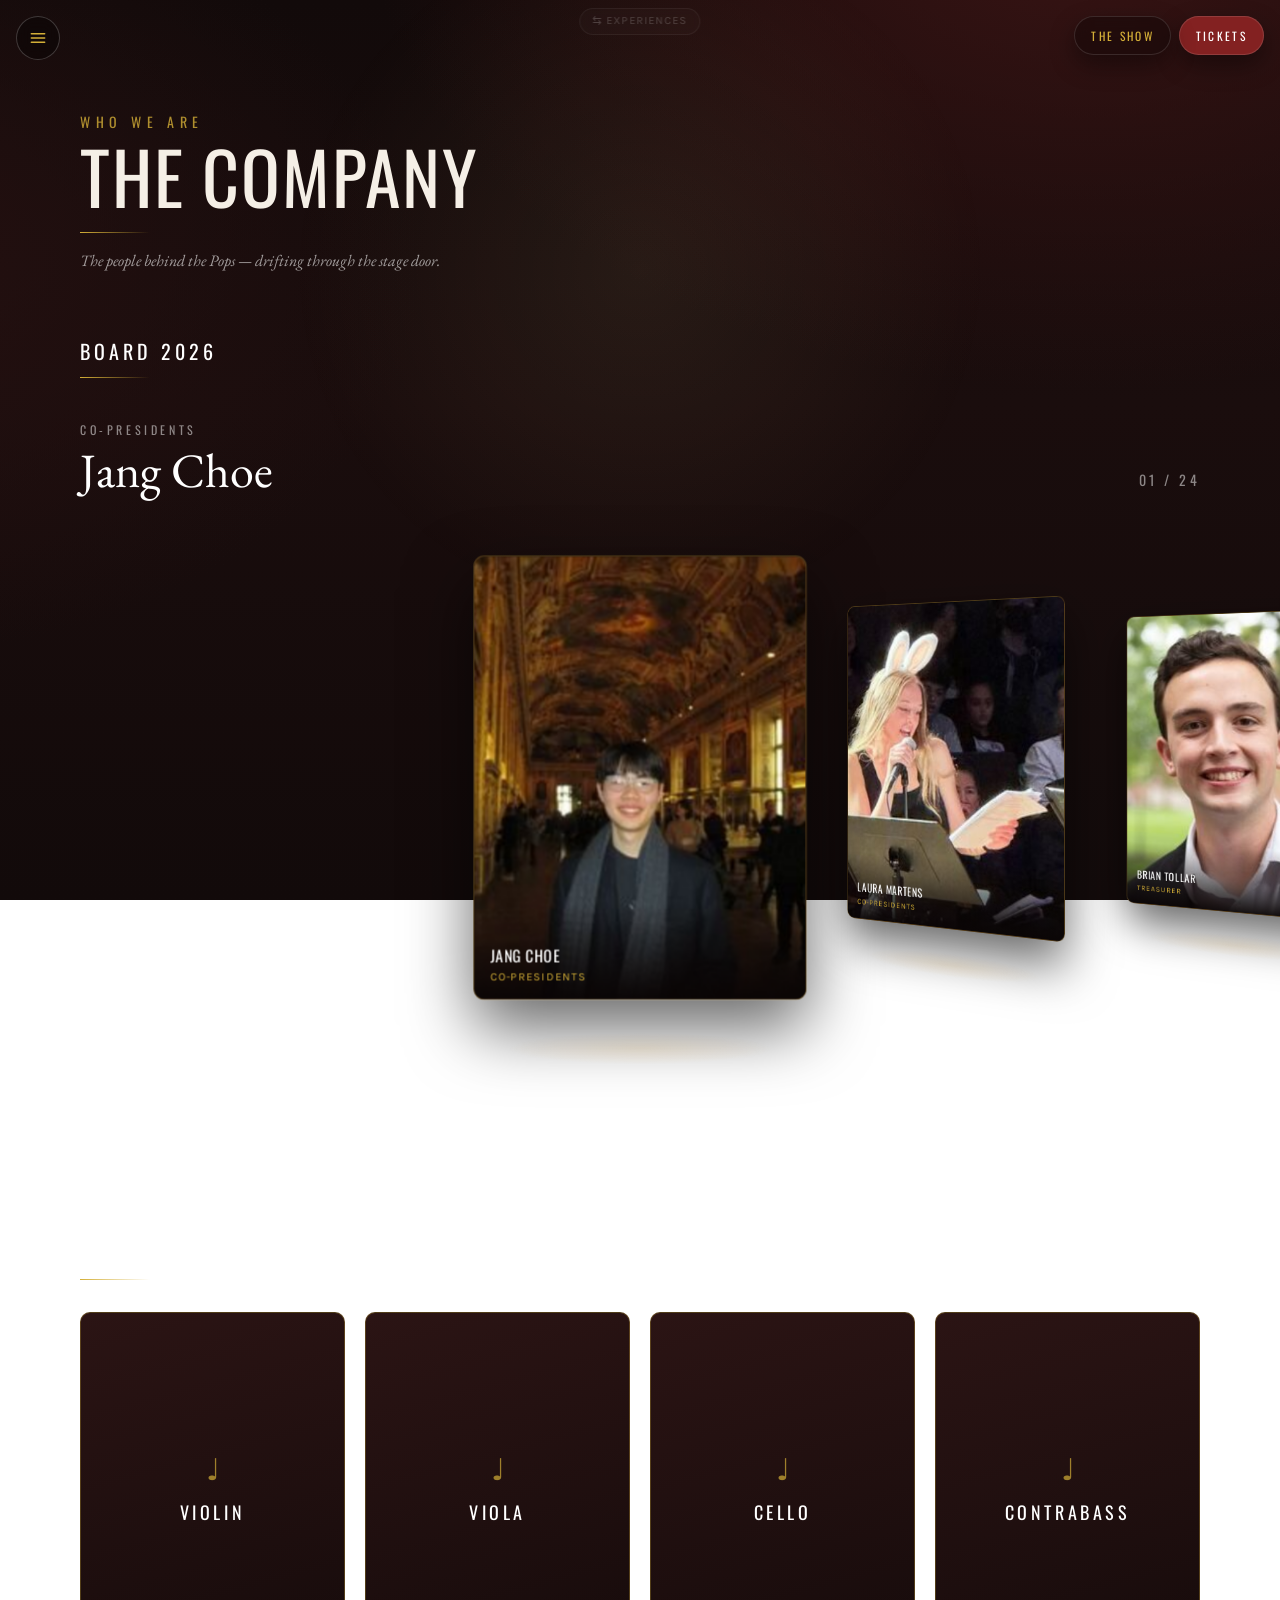
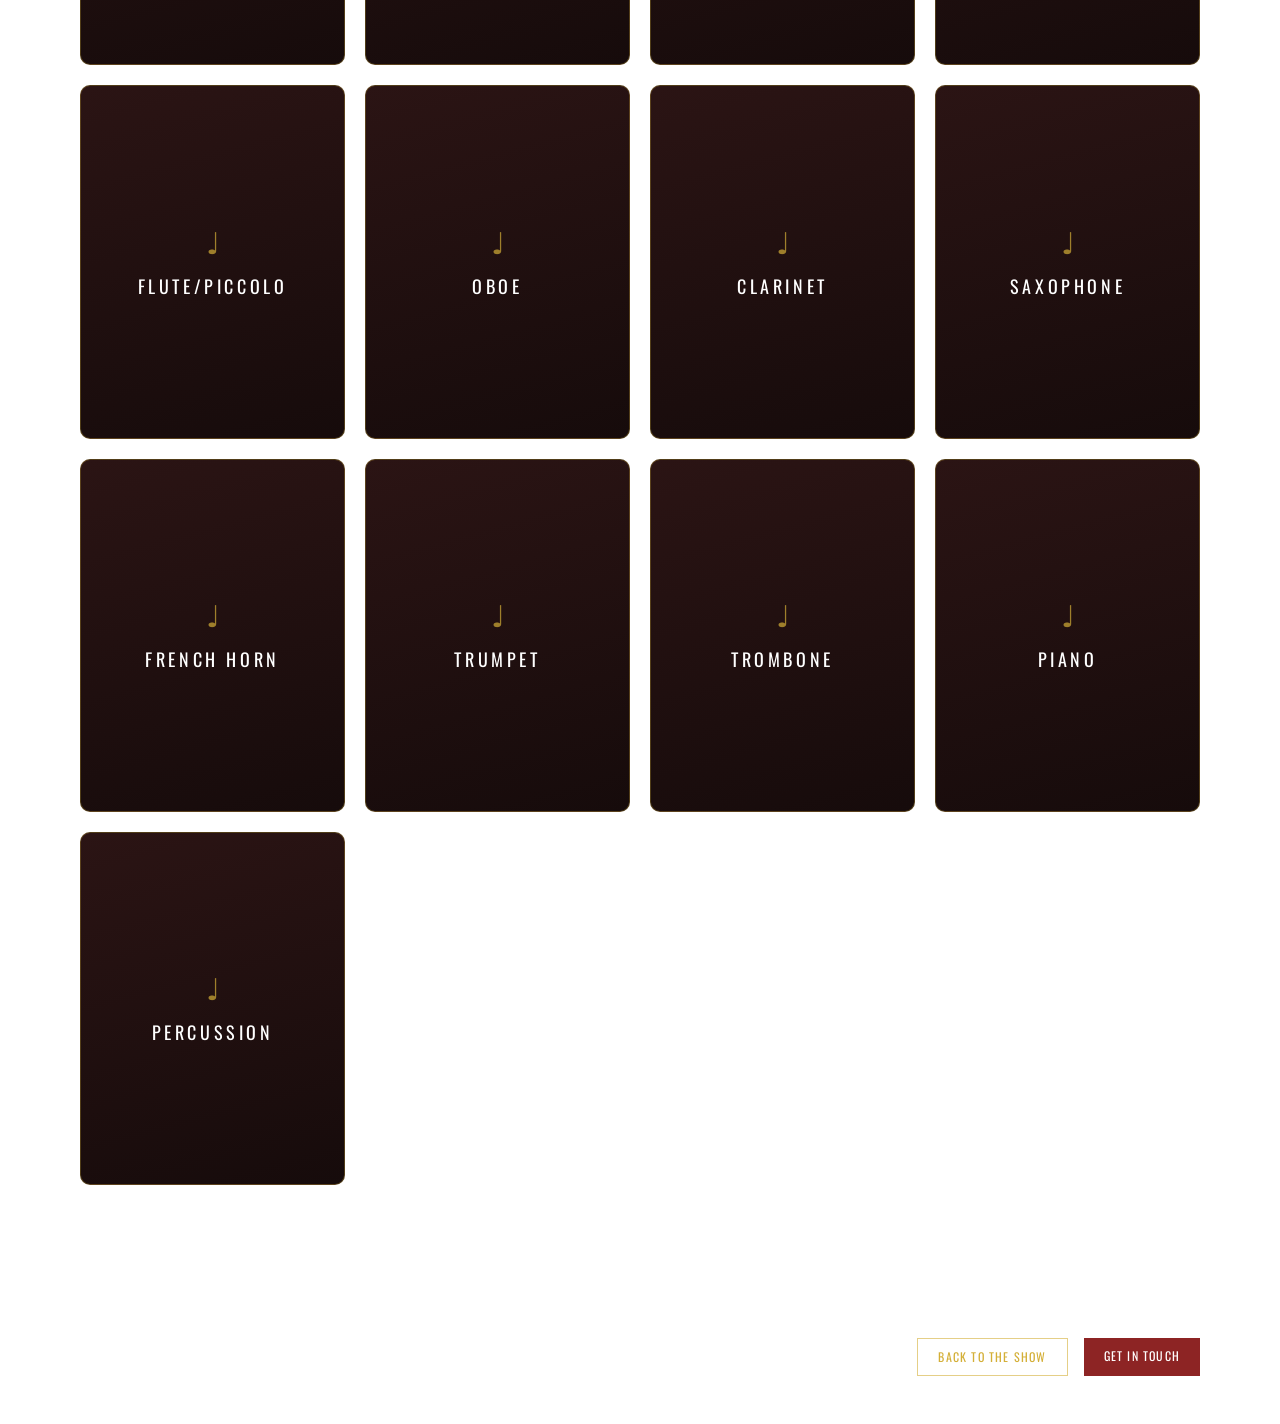
==== commit 0b1509e4: "Remove all functionality hint text from artistic pages Shelf instruction lines, card-back 'click to " ====
--- a/artistic/company.html
+++ b/artistic/company.html
@@ -236,7 +236,6 @@
   <div class="flex items-center justify-between gap-4 border-t border-white/10 pt-5 reveal">
     <button id="boardPrev" aria-label="Previous card"
             class="shrink-0 w-11 h-11 rounded-full border border-white/20 text-white/70 hover:text-gold hover:border-gold transition-colors text-lg">&#10094;</button>
-    <p class="text-center text-white/45 text-[11px] md:text-xs uppercase tracking-[0.18em] leading-relaxed">Click a card to bring it centre stage &middot; Click the centred card to meet them<br class="hidden sm:block"><span class="sm:hidden"> &middot; </span>Drag the centred card to turn it around</p>
     <button id="boardNext" aria-label="Next card"
             class="shrink-0 w-11 h-11 rounded-full border border-white/20 text-white/70 hover:text-gold hover:border-gold transition-colors text-lg">&#10095;</button>
   </div>
@@ -245,7 +244,6 @@
 <!-- ============================ MEMBERS ============================ -->
 <section id="members" class="relative z-10 max-w-6xl mx-auto px-4 py-16">
   <h2 class="font-display uppercase tracking-[0.2em] text-xl text-white reveal">Members</h2>
-  <p class="text-white/50 text-sm mt-1 reveal">One card per section &mdash; turn a card to read its roster.</p>
   <div class="gold-rule mt-3 mb-8"></div>
   <div class="grid grid-cols-2 sm:grid-cols-3 lg:grid-cols-4 gap-5">
     
@@ -254,7 +252,6 @@
           <div class="member-face member-front inst-front">
             <span class="text-gold/70 text-3xl" aria-hidden="true">&#9833;</span>
             <p class="font-display uppercase tracking-[0.2em] text-white text-lg mt-3 leading-snug px-2">VIOLIN</p>
-            <p class="mt-auto pb-1 text-[10px] uppercase tracking-[0.25em] text-gold/70">Turn the card</p>
           </div>
           <div class="member-face member-back">
             <p class="font-display uppercase tracking-[0.2em] text-gold text-xs mb-2 shrink-0">VIOLIN</p>
@@ -293,7 +290,6 @@
           <div class="member-face member-front inst-front">
             <span class="text-gold/70 text-3xl" aria-hidden="true">&#9833;</span>
             <p class="font-display uppercase tracking-[0.2em] text-white text-lg mt-3 leading-snug px-2">VIOLA</p>
-            <p class="mt-auto pb-1 text-[10px] uppercase tracking-[0.25em] text-gold/70">Turn the card</p>
           </div>
           <div class="member-face member-back">
             <p class="font-display uppercase tracking-[0.2em] text-gold text-xs mb-2 shrink-0">VIOLA</p>
@@ -316,7 +312,6 @@
           <div class="member-face member-front inst-front">
             <span class="text-gold/70 text-3xl" aria-hidden="true">&#9833;</span>
             <p class="font-display uppercase tracking-[0.2em] text-white text-lg mt-3 leading-snug px-2">CELLO</p>
-            <p class="mt-auto pb-1 text-[10px] uppercase tracking-[0.25em] text-gold/70">Turn the card</p>
           </div>
           <div class="member-face member-back">
             <p class="font-display uppercase tracking-[0.2em] text-gold text-xs mb-2 shrink-0">CELLO</p>
@@ -337,7 +332,6 @@
           <div class="member-face member-front inst-front">
             <span class="text-gold/70 text-3xl" aria-hidden="true">&#9833;</span>
             <p class="font-display uppercase tracking-[0.2em] text-white text-lg mt-3 leading-snug px-2">CONTRABASS</p>
-            <p class="mt-auto pb-1 text-[10px] uppercase tracking-[0.25em] text-gold/70">Turn the card</p>
           </div>
           <div class="member-face member-back">
             <p class="font-display uppercase tracking-[0.2em] text-gold text-xs mb-2 shrink-0">CONTRABASS</p>
@@ -350,7 +344,6 @@
           <div class="member-face member-front inst-front">
             <span class="text-gold/70 text-3xl" aria-hidden="true">&#9833;</span>
             <p class="font-display uppercase tracking-[0.2em] text-white text-lg mt-3 leading-snug px-2">FLUTE/PICCOLO</p>
-            <p class="mt-auto pb-1 text-[10px] uppercase tracking-[0.25em] text-gold/70">Turn the card</p>
           </div>
           <div class="member-face member-back">
             <p class="font-display uppercase tracking-[0.2em] text-gold text-xs mb-2 shrink-0">FLUTE/PICCOLO</p>
@@ -365,7 +358,6 @@
           <div class="member-face member-front inst-front">
             <span class="text-gold/70 text-3xl" aria-hidden="true">&#9833;</span>
             <p class="font-display uppercase tracking-[0.2em] text-white text-lg mt-3 leading-snug px-2">OBOE</p>
-            <p class="mt-auto pb-1 text-[10px] uppercase tracking-[0.25em] text-gold/70">Turn the card</p>
           </div>
           <div class="member-face member-back">
             <p class="font-display uppercase tracking-[0.2em] text-gold text-xs mb-2 shrink-0">OBOE</p>
@@ -378,7 +370,6 @@
           <div class="member-face member-front inst-front">
             <span class="text-gold/70 text-3xl" aria-hidden="true">&#9833;</span>
             <p class="font-display uppercase tracking-[0.2em] text-white text-lg mt-3 leading-snug px-2">CLARINET</p>
-            <p class="mt-auto pb-1 text-[10px] uppercase tracking-[0.25em] text-gold/70">Turn the card</p>
           </div>
           <div class="member-face member-back">
             <p class="font-display uppercase tracking-[0.2em] text-gold text-xs mb-2 shrink-0">CLARINET</p>
@@ -394,7 +385,6 @@
           <div class="member-face member-front inst-front">
             <span class="text-gold/70 text-3xl" aria-hidden="true">&#9833;</span>
             <p class="font-display uppercase tracking-[0.2em] text-white text-lg mt-3 leading-snug px-2">SAXOPHONE</p>
-            <p class="mt-auto pb-1 text-[10px] uppercase tracking-[0.25em] text-gold/70">Turn the card</p>
           </div>
           <div class="member-face member-back">
             <p class="font-display uppercase tracking-[0.2em] text-gold text-xs mb-2 shrink-0">SAXOPHONE</p>
@@ -408,7 +398,6 @@
           <div class="member-face member-front inst-front">
             <span class="text-gold/70 text-3xl" aria-hidden="true">&#9833;</span>
             <p class="font-display uppercase tracking-[0.2em] text-white text-lg mt-3 leading-snug px-2">FRENCH HORN</p>
-            <p class="mt-auto pb-1 text-[10px] uppercase tracking-[0.25em] text-gold/70">Turn the card</p>
           </div>
           <div class="member-face member-back">
             <p class="font-display uppercase tracking-[0.2em] text-gold text-xs mb-2 shrink-0">FRENCH HORN</p>
@@ -422,7 +411,6 @@
           <div class="member-face member-front inst-front">
             <span class="text-gold/70 text-3xl" aria-hidden="true">&#9833;</span>
             <p class="font-display uppercase tracking-[0.2em] text-white text-lg mt-3 leading-snug px-2">TRUMPET</p>
-            <p class="mt-auto pb-1 text-[10px] uppercase tracking-[0.25em] text-gold/70">Turn the card</p>
           </div>
           <div class="member-face member-back">
             <p class="font-display uppercase tracking-[0.2em] text-gold text-xs mb-2 shrink-0">TRUMPET</p>
@@ -437,7 +425,6 @@
           <div class="member-face member-front inst-front">
             <span class="text-gold/70 text-3xl" aria-hidden="true">&#9833;</span>
             <p class="font-display uppercase tracking-[0.2em] text-white text-lg mt-3 leading-snug px-2">TROMBONE</p>
-            <p class="mt-auto pb-1 text-[10px] uppercase tracking-[0.25em] text-gold/70">Turn the card</p>
           </div>
           <div class="member-face member-back">
             <p class="font-display uppercase tracking-[0.2em] text-gold text-xs mb-2 shrink-0">TROMBONE</p>
@@ -452,7 +439,6 @@
           <div class="member-face member-front inst-front">
             <span class="text-gold/70 text-3xl" aria-hidden="true">&#9833;</span>
             <p class="font-display uppercase tracking-[0.2em] text-white text-lg mt-3 leading-snug px-2">PIANO</p>
-            <p class="mt-auto pb-1 text-[10px] uppercase tracking-[0.25em] text-gold/70">Turn the card</p>
           </div>
           <div class="member-face member-back">
             <p class="font-display uppercase tracking-[0.2em] text-gold text-xs mb-2 shrink-0">PIANO</p>
@@ -465,7 +451,6 @@
           <div class="member-face member-front inst-front">
             <span class="text-gold/70 text-3xl" aria-hidden="true">&#9833;</span>
             <p class="font-display uppercase tracking-[0.2em] text-white text-lg mt-3 leading-snug px-2">PERCUSSION</p>
-            <p class="mt-auto pb-1 text-[10px] uppercase tracking-[0.25em] text-gold/70">Turn the card</p>
           </div>
           <div class="member-face member-back">
             <p class="font-display uppercase tracking-[0.2em] text-gold text-xs mb-2 shrink-0">PERCUSSION</p>
@@ -552,7 +537,7 @@
   return s.replace(/[&<>"]/g, c => ({'&':'&amp;','<':'&lt;','>':'&gt;','"':'&quot;'})[c]);
 }
 // Reusable floating-shelf carousel. opts: stage, eyebrow, title, counter, prev,
-// next, data, photo (bool), backHint, onOpen(item)
+// next, data, photo (bool), onOpen(item)
 function createShelf(opts) {
   const stage = document.getElementById(opts.stage);
   const data = opts.data;
@@ -579,7 +564,6 @@
             <p class="font-serif text-xl text-white mt-1 leading-snug">${escText(it.title)}</p>
             ${it.when ? `<p class="text-[10px] uppercase tracking-widest text-white/50 mt-1">${escText(it.when)}</p>` : ''}
             <p class="font-serif text-sm text-white/80 leading-relaxed mt-3 overflow-y-auto">${escText(it.blurb)}</p>
-            <p class="mt-auto pt-2 text-[10px] uppercase tracking-[0.25em] text-gold/80">${opts.backHint}</p>
           </div>
         </div>
       </div>`;
@@ -686,7 +670,7 @@
 createShelf({
   stage: 'boardStage', eyebrow: 'boardEyebrow', title: 'boardTitle', counter: 'boardCounter',
   prev: 'boardPrev', next: 'boardNext', data: BOARD_SHELF_DATA, photo: true,
-  backHint: 'Click to read the full bio', onOpen: openPerson,
+  onOpen: openPerson,
 });
 
 </script>
--- a/assets/css/site.css
+++ b/assets/css/site.css
@@ -1 +1 @@
-*,:after,:before{--tw-border-spacing-x:0;--tw-border-spacing-y:0;--tw-translate-x:0;--tw-translate-y:0;--tw-rotate:0;--tw-skew-x:0;--tw-skew-y:0;--tw-scale-x:1;--tw-scale-y:1;--tw-pan-x: ;--tw-pan-y: ;--tw-pinch-zoom: ;--tw-scroll-snap-strictness:proximity;--tw-gradient-from-position: ;--tw-gradient-via-position: ;--tw-gradient-to-position: ;--tw-ordinal: ;--tw-slashed-zero: ;--tw-numeric-figure: ;--tw-numeric-spacing: ;--tw-numeric-fraction: ;--tw-ring-inset: ;--tw-ring-offset-width:0px;--tw-ring-offset-color:#fff;--tw-ring-color:rgba(59,130,246,.5);--tw-ring-offset-shadow:0 0 #0000;--tw-ring-shadow:0 0 #0000;--tw-shadow:0 0 #0000;--tw-shadow-colored:0 0 #0000;--tw-blur: ;--tw-brightness: ;--tw-contrast: ;--tw-grayscale: ;--tw-hue-rotate: ;--tw-invert: ;--tw-saturate: ;--tw-sepia: ;--tw-drop-shadow: ;--tw-backdrop-blur: ;--tw-backdrop-brightness: ;--tw-backdrop-contrast: ;--tw-backdrop-grayscale: ;--tw-backdrop-hue-rotate: ;--tw-backdrop-invert: ;--tw-backdrop-opacity: ;--tw-backdrop-saturate: ;--tw-backdrop-sepia: ;--tw-contain-size: ;--tw-contain-layout: ;--tw-contain-paint: ;--tw-contain-style: }::backdrop{--tw-border-spacing-x:0;--tw-border-spacing-y:0;--tw-translate-x:0;--tw-translate-y:0;--tw-rotate:0;--tw-skew-x:0;--tw-skew-y:0;--tw-scale-x:1;--tw-scale-y:1;--tw-pan-x: ;--tw-pan-y: ;--tw-pinch-zoom: ;--tw-scroll-snap-strictness:proximity;--tw-gradient-from-position: ;--tw-gradient-via-position: ;--tw-gradient-to-position: ;--tw-ordinal: ;--tw-slashed-zero: ;--tw-numeric-figure: ;--tw-numeric-spacing: ;--tw-numeric-fraction: ;--tw-ring-inset: ;--tw-ring-offset-width:0px;--tw-ring-offset-color:#fff;--tw-ring-color:rgba(59,130,246,.5);--tw-ring-offset-shadow:0 0 #0000;--tw-ring-shadow:0 0 #0000;--tw-shadow:0 0 #0000;--tw-shadow-colored:0 0 #0000;--tw-blur: ;--tw-brightness: ;--tw-contrast: ;--tw-grayscale: ;--tw-hue-rotate: ;--tw-invert: ;--tw-saturate: ;--tw-sepia: ;--tw-drop-shadow: ;--tw-backdrop-blur: ;--tw-backdrop-brightness: ;--tw-backdrop-contrast: ;--tw-backdrop-grayscale: ;--tw-backdrop-hue-rotate: ;--tw-backdrop-invert: ;--tw-backdrop-opacity: ;--tw-backdrop-saturate: ;--tw-backdrop-sepia: ;--tw-contain-size: ;--tw-contain-layout: ;--tw-contain-paint: ;--tw-contain-style: }/*! tailwindcss v3.4.16 | MIT License | https://tailwindcss.com*/*,:after,:before{box-sizing:border-box;border:0 solid #e5e7eb}:after,:before{--tw-content:""}:host,html{line-height:1.5;-webkit-text-size-adjust:100%;-moz-tab-size:4;-o-tab-size:4;tab-size:4;font-family:ui-sans-serif,system-ui,sans-serif,Apple Color Emoji,Segoe UI Emoji,Segoe UI Symbol,Noto Color Emoji;font-feature-settings:normal;font-variation-settings:normal;-webkit-tap-highlight-color:transparent}body{margin:0;line-height:inherit}hr{height:0;color:inherit;border-top-width:1px}abbr:where([title]){-webkit-text-decoration:underline dotted;text-decoration:underline dotted}h1,h2,h3,h4,h5,h6{font-size:inherit;font-weight:inherit}a{color:inherit;text-decoration:inherit}b,strong{font-weight:bolder}code,kbd,pre,samp{font-family:ui-monospace,SFMono-Regular,Menlo,Monaco,Consolas,Liberation Mono,Courier New,monospace;font-feature-settings:normal;font-variation-settings:normal;font-size:1em}small{font-size:80%}sub,sup{font-size:75%;line-height:0;position:relative;vertical-align:baseline}sub{bottom:-.25em}sup{top:-.5em}table{text-indent:0;border-color:inherit;border-collapse:collapse}button,input,optgroup,select,textarea{font-family:inherit;font-feature-settings:inherit;font-variation-settings:inherit;font-size:100%;font-weight:inherit;line-height:inherit;letter-spacing:inherit;color:inherit;margin:0;padding:0}button,select{text-transform:none}button,input:where([type=button]),input:where([type=reset]),input:where([type=submit]){-webkit-appearance:button;background-color:transparent;background-image:none}:-moz-focusring{outline:auto}:-moz-ui-invalid{box-shadow:none}progress{vertical-align:baseline}::-webkit-inner-spin-button,::-webkit-outer-spin-button{height:auto}[type=search]{-webkit-appearance:textfield;outline-offset:-2px}::-webkit-search-decoration{-webkit-appearance:none}::-webkit-file-upload-button{-webkit-appearance:button;font:inherit}summary{display:list-item}blockquote,dd,dl,figure,h1,h2,h3,h4,h5,h6,hr,p,pre{margin:0}fieldset{margin:0}fieldset,legend{padding:0}menu,ol,ul{list-style:none;margin:0;padding:0}dialog{padding:0}textarea{resize:vertical}input::-moz-placeholder,textarea::-moz-placeholder{opacity:1;color:#9ca3af}input::placeholder,textarea::placeholder{opacity:1;color:#9ca3af}[role=button],button{cursor:pointer}:disabled{cursor:default}audio,canvas,embed,iframe,img,object,svg,video{display:block;vertical-align:middle}img,video{max-width:100%;height:auto}[hidden]:where(:not([hidden=until-found])){display:none}:root,[data-theme]{background-color:var(--fallback-b1,oklch(var(--b1)/1));color:var(--fallback-bc,oklch(var(--bc)/1))}@supports not (color:oklch(0% 0 0)){:root{color-scheme:light;--fallback-p:#491eff;--fallback-pc:#d4dbff;--fallback-s:#ff41c7;--fallback-sc:#fff9fc;--fallback-a:#00cfbd;--fallback-ac:#00100d;--fallback-n:#2b3440;--fallback-nc:#d7dde4;--fallback-b1:#fff;--fallback-b2:#e5e6e6;--fallback-b3:#e5e6e6;--fallback-bc:#1f2937;--fallback-in:#00b3f0;--fallback-inc:#000;--fallback-su:#00ca92;--fallback-suc:#000;--fallback-wa:#ffc22d;--fallback-wac:#000;--fallback-er:#ff6f70;--fallback-erc:#000}@media (prefers-color-scheme:dark){:root{color-scheme:dark;--fallback-p:#7582ff;--fallback-pc:#050617;--fallback-s:#ff71cf;--fallback-sc:#190211;--fallback-a:#00c7b5;--fallback-ac:#000e0c;--fallback-n:#2a323c;--fallback-nc:#a6adbb;--fallback-b1:#1d232a;--fallback-b2:#191e24;--fallback-b3:#15191e;--fallback-bc:#a6adbb;--fallback-in:#00b3f0;--fallback-inc:#000;--fallback-su:#00ca92;--fallback-suc:#000;--fallback-wa:#ffc22d;--fallback-wac:#000;--fallback-er:#ff6f70;--fallback-erc:#000}}}html{-webkit-tap-highlight-color:transparent}*{scrollbar-color:color-mix(in oklch,currentColor 35%,transparent) transparent}:hover{scrollbar-color:color-mix(in oklch,currentColor 60%,transparent) transparent}:root{color-scheme:light;--in:72.06% 0.191 231.6;--su:64.8% 0.150 160;--wa:84.71% 0.199 83.87;--er:71.76% 0.221 22.18;--pc:89.824% 0.06192 275.75;--ac:15.352% 0.0368 183.61;--inc:0% 0 0;--suc:0% 0 0;--wac:0% 0 0;--erc:0% 0 0;--rounded-box:1rem;--rounded-btn:0.5rem;--rounded-badge:1.9rem;--animation-btn:0.25s;--animation-input:.2s;--btn-focus-scale:0.95;--border-btn:1px;--tab-border:1px;--tab-radius:0.5rem;--p:49.12% 0.3096 275.75;--s:69.71% 0.329 342.55;--sc:98.71% 0.0106 342.55;--a:76.76% 0.184 183.61;--n:32.1785% 0.02476 255.701624;--nc:89.4994% 0.011585 252.096176;--b1:100% 0 0;--b2:96.1151% 0 0;--b3:92.4169% 0.00108 197.137559;--bc:27.8078% 0.029596 256.847952}.avatar.placeholder>div{display:flex;align-items:center;justify-content:center}@media (hover:hover){.label a:hover{--tw-text-opacity:1;color:var(--fallback-bc,oklch(var(--bc)/var(--tw-text-opacity)))}.menu li>:not(ul,.menu-title,details,.btn).active,.menu li>:not(ul,.menu-title,details,.btn):active,.menu li>details>summary:active{--tw-bg-opacity:1;background-color:var(--fallback-n,oklch(var(--n)/var(--tw-bg-opacity)));--tw-text-opacity:1;color:var(--fallback-nc,oklch(var(--nc)/var(--tw-text-opacity)))}.table tr.hover:hover,.table tr.hover:nth-child(2n):hover{--tw-bg-opacity:1;background-color:var(--fallback-b2,oklch(var(--b2)/var(--tw-bg-opacity)))}}.btn{display:inline-flex;height:3rem;min-height:3rem;flex-shrink:0;cursor:pointer;-webkit-user-select:none;-moz-user-select:none;user-select:none;flex-wrap:wrap;align-items:center;justify-content:center;border-radius:var(--rounded-btn,.5rem);border-color:transparent;border-color:oklch(var(--btn-color,var(--b2))/var(--tw-border-opacity));padding-left:1rem;padding-right:1rem;text-align:center;font-size:.875rem;line-height:1em;gap:.5rem;font-weight:600;text-decoration-line:none;transition-duration:.2s;transition-timing-function:cubic-bezier(0,0,.2,1);border-width:var(--border-btn,1px);transition-property:color,background-color,border-color,opacity,box-shadow,transform;--tw-text-opacity:1;color:var(--fallback-bc,oklch(var(--bc)/var(--tw-text-opacity)));--tw-shadow:0 1px 2px 0 rgba(0,0,0,.05);--tw-shadow-colored:0 1px 2px 0 var(--tw-shadow-color);box-shadow:var(--tw-ring-offset-shadow,0 0 #0000),var(--tw-ring-shadow,0 0 #0000),var(--tw-shadow);outline-color:var(--fallback-bc,oklch(var(--bc)/1));background-color:oklch(var(--btn-color,var(--b2))/var(--tw-bg-opacity));--tw-bg-opacity:1;--tw-border-opacity:1}.btn-disabled,.btn:disabled,.btn[disabled]{pointer-events:none}:where(.btn:is(input[type=checkbox])),:where(.btn:is(input[type=radio])){width:auto;-webkit-appearance:none;-moz-appearance:none;appearance:none}.btn:is(input[type=checkbox]):after,.btn:is(input[type=radio]):after{--tw-content:attr(aria-label);content:var(--tw-content)}.card{position:relative;display:flex;flex-direction:column;border-radius:var(--rounded-box,1rem)}.card:focus{outline:2px solid transparent;outline-offset:2px}.card figure{display:flex;align-items:center;justify-content:center}.card.image-full{display:grid}.card.image-full:before{position:relative;content:"";z-index:10;border-radius:var(--rounded-box,1rem);--tw-bg-opacity:1;background-color:var(--fallback-n,oklch(var(--n)/var(--tw-bg-opacity)));opacity:.75}.card.image-full:before,.card.image-full>*{grid-column-start:1;grid-row-start:1}.card.image-full>figure img{height:100%;-o-object-fit:cover;object-fit:cover}.card.image-full>.card-body{position:relative;z-index:20;--tw-text-opacity:1;color:var(--fallback-nc,oklch(var(--nc)/var(--tw-text-opacity)))}.carousel{display:inline-flex;overflow-x:scroll;scroll-snap-type:x mandatory;scroll-behavior:smooth;-ms-overflow-style:none;scrollbar-width:none}@media (hover:hover){.btn:hover{--tw-border-opacity:1;border-color:var(--fallback-b3,oklch(var(--b3)/var(--tw-border-opacity)));--tw-bg-opacity:1;background-color:var(--fallback-b3,oklch(var(--b3)/var(--tw-bg-opacity)))}@supports (color:color-mix(in oklab,black,black)){.btn:hover{background-color:color-mix(in oklab,oklch(var(--btn-color,var(--b2))/var(--tw-bg-opacity,1)) 90%,#000);border-color:color-mix(in oklab,oklch(var(--btn-color,var(--b2))/var(--tw-border-opacity,1)) 90%,#000)}}@supports not (color:oklch(0% 0 0)){.btn:hover{background-color:var(--btn-color,var(--fallback-b2));border-color:var(--btn-color,var(--fallback-b2))}}.btn.glass:hover{--glass-opacity:25%;--glass-border-opacity:15%}.btn-outline:hover{--tw-border-opacity:1;border-color:var(--fallback-bc,oklch(var(--bc)/var(--tw-border-opacity)));--tw-bg-opacity:1;background-color:var(--fallback-bc,oklch(var(--bc)/var(--tw-bg-opacity)));--tw-text-opacity:1;color:var(--fallback-b1,oklch(var(--b1)/var(--tw-text-opacity)))}.btn-outline.btn-primary:hover{--tw-text-opacity:1;color:var(--fallback-pc,oklch(var(--pc)/var(--tw-text-opacity)))}@supports (color:color-mix(in oklab,black,black)){.btn-outline.btn-primary:hover{background-color:color-mix(in oklab,var(--fallback-p,oklch(var(--p)/1)) 90%,#000);border-color:color-mix(in oklab,var(--fallback-p,oklch(var(--p)/1)) 90%,#000)}}.btn-outline.btn-secondary:hover{--tw-text-opacity:1;color:var(--fallback-sc,oklch(var(--sc)/var(--tw-text-opacity)))}@supports (color:color-mix(in oklab,black,black)){.btn-outline.btn-secondary:hover{background-color:color-mix(in oklab,var(--fallback-s,oklch(var(--s)/1)) 90%,#000);border-color:color-mix(in oklab,var(--fallback-s,oklch(var(--s)/1)) 90%,#000)}}.btn-outline.btn-accent:hover{--tw-text-opacity:1;color:var(--fallback-ac,oklch(var(--ac)/var(--tw-text-opacity)))}@supports (color:color-mix(in oklab,black,black)){.btn-outline.btn-accent:hover{background-color:color-mix(in oklab,var(--fallback-a,oklch(var(--a)/1)) 90%,#000);border-color:color-mix(in oklab,var(--fallback-a,oklch(var(--a)/1)) 90%,#000)}}.btn-outline.btn-success:hover{--tw-text-opacity:1;color:var(--fallback-suc,oklch(var(--suc)/var(--tw-text-opacity)))}@supports (color:color-mix(in oklab,black,black)){.btn-outline.btn-success:hover{background-color:color-mix(in oklab,var(--fallback-su,oklch(var(--su)/1)) 90%,#000);border-color:color-mix(in oklab,var(--fallback-su,oklch(var(--su)/1)) 90%,#000)}}.btn-outline.btn-info:hover{--tw-text-opacity:1;color:var(--fallback-inc,oklch(var(--inc)/var(--tw-text-opacity)))}@supports (color:color-mix(in oklab,black,black)){.btn-outline.btn-info:hover{background-color:color-mix(in oklab,var(--fallback-in,oklch(var(--in)/1)) 90%,#000);border-color:color-mix(in oklab,var(--fallback-in,oklch(var(--in)/1)) 90%,#000)}}.btn-outline.btn-warning:hover{--tw-text-opacity:1;color:var(--fallback-wac,oklch(var(--wac)/var(--tw-text-opacity)))}@supports (color:color-mix(in oklab,black,black)){.btn-outline.btn-warning:hover{background-color:color-mix(in oklab,var(--fallback-wa,oklch(var(--wa)/1)) 90%,#000);border-color:color-mix(in oklab,var(--fallback-wa,oklch(var(--wa)/1)) 90%,#000)}}.btn-outline.btn-error:hover{--tw-text-opacity:1;color:var(--fallback-erc,oklch(var(--erc)/var(--tw-text-opacity)))}@supports (color:color-mix(in oklab,black,black)){.btn-outline.btn-error:hover{background-color:color-mix(in oklab,var(--fallback-er,oklch(var(--er)/1)) 90%,#000);border-color:color-mix(in oklab,var(--fallback-er,oklch(var(--er)/1)) 90%,#000)}}.btn-disabled:hover,.btn:disabled:hover,.btn[disabled]:hover{--tw-border-opacity:0;background-color:var(--fallback-n,oklch(var(--n)/var(--tw-bg-opacity)));--tw-bg-opacity:0.2;color:var(--fallback-bc,oklch(var(--bc)/var(--tw-text-opacity)));--tw-text-opacity:0.2}@supports (color:color-mix(in oklab,black,black)){.btn:is(input[type=checkbox]:checked):hover,.btn:is(input[type=radio]:checked):hover{background-color:color-mix(in oklab,var(--fallback-p,oklch(var(--p)/1)) 90%,#000);border-color:color-mix(in oklab,var(--fallback-p,oklch(var(--p)/1)) 90%,#000)}}:where(.menu li:not(.menu-title,.disabled)>:not(ul,details,.menu-title)):not(.active,.btn):hover,:where(.menu li:not(.menu-title,.disabled)>details>summary:not(.menu-title)):not(.active,.btn):hover{cursor:pointer;outline:2px solid transparent;outline-offset:2px}@supports (color:oklch(0% 0 0)){:where(.menu li:not(.menu-title,.disabled)>:not(ul,details,.menu-title)):not(.active,.btn):hover,:where(.menu li:not(.menu-title,.disabled)>details>summary:not(.menu-title)):not(.active,.btn):hover{background-color:var(--fallback-bc,oklch(var(--bc)/.1))}}}.footer{width:100%;grid-auto-flow:row;-moz-column-gap:1rem;column-gap:1rem;row-gap:2.5rem;font-size:.875rem;line-height:1.25rem}.footer,.footer>*{display:grid;place-items:start}.footer>*{gap:.5rem}@media (min-width:48rem){.footer{grid-auto-flow:column}.footer-center{grid-auto-flow:row dense}}.form-control{flex-direction:column}.form-control,.label{display:flex}.label{-webkit-user-select:none;-moz-user-select:none;user-select:none;align-items:center;justify-content:space-between;padding:.5rem .25rem}.hero{display:grid;width:100%;place-items:center;background-size:cover;background-position:50%}.hero>*{grid-column-start:1;grid-row-start:1}.input{flex-shrink:1;-webkit-appearance:none;-moz-appearance:none;appearance:none;height:3rem;padding-left:1rem;padding-right:1rem;font-size:1rem;line-height:2;line-height:1.5rem;border-radius:var(--rounded-btn,.5rem);border-width:1px;border-color:transparent;--tw-bg-opacity:1;background-color:var(--fallback-b1,oklch(var(--b1)/var(--tw-bg-opacity)))}.input-md[type=number]::-webkit-inner-spin-button,.input[type=number]::-webkit-inner-spin-button{margin-top:-1rem;margin-bottom:-1rem;margin-inline-end:-1rem}.join{display:inline-flex;align-items:stretch;border-radius:var(--rounded-btn,.5rem)}.join :where(.join-item){border-start-end-radius:0;border-end-end-radius:0;border-end-start-radius:0;border-start-start-radius:0}.join .join-item:not(:first-child):not(:last-child),.join :not(:first-child):not(:last-child) .join-item{border-start-end-radius:0;border-end-end-radius:0;border-end-start-radius:0;border-start-start-radius:0}.join .join-item:first-child:not(:last-child),.join :first-child:not(:last-child) .join-item{border-start-end-radius:0;border-end-end-radius:0}.join .dropdown .join-item:first-child:not(:last-child),.join :first-child:not(:last-child) .dropdown .join-item{border-start-end-radius:inherit;border-end-end-radius:inherit}.join :where(.join-item:first-child:not(:last-child)),.join :where(:first-child:not(:last-child) .join-item){border-end-start-radius:inherit;border-start-start-radius:inherit}.join .join-item:last-child:not(:first-child),.join :last-child:not(:first-child) .join-item{border-end-start-radius:0;border-start-start-radius:0}.join :where(.join-item:last-child:not(:first-child)),.join :where(:last-child:not(:first-child) .join-item){border-start-end-radius:inherit;border-end-end-radius:inherit}@supports not selector(:has(*)){:where(.join *){border-radius:inherit}}@supports selector(:has(*)){:where(.join :has(.join-item)){border-radius:inherit}}.link{cursor:pointer;text-decoration-line:underline}.menu{display:flex;flex-direction:column;flex-wrap:wrap;font-size:.875rem;line-height:1.25rem;padding:.5rem}.menu :where(li ul){position:relative;white-space:nowrap;margin-inline-start:1rem;padding-inline-start:.5rem}.menu :where(li:not(.menu-title)>:not(ul,details,.menu-title,.btn)),.menu :where(li:not(.menu-title)>details>summary:not(.menu-title)){display:grid;grid-auto-flow:column;align-content:flex-start;align-items:center;gap:.5rem;grid-auto-columns:minmax(auto,max-content) auto max-content;-webkit-user-select:none;-moz-user-select:none;user-select:none}.menu li.disabled{cursor:not-allowed;-webkit-user-select:none;-moz-user-select:none;user-select:none;color:var(--fallback-bc,oklch(var(--bc)/.3))}.menu :where(li>.menu-dropdown:not(.menu-dropdown-show)){display:none}:where(.menu li){position:relative;display:flex;flex-shrink:0;flex-direction:column;flex-wrap:wrap;align-items:stretch}:where(.menu li) .badge{justify-self:end}.modal{pointer-events:none;position:fixed;inset:0;margin:0;display:grid;height:100%;max-height:none;width:100%;max-width:none;justify-items:center;padding:0;opacity:0;overscroll-behavior:contain;z-index:999;background-color:transparent;color:inherit;transition-duration:.2s;transition-timing-function:cubic-bezier(0,0,.2,1);transition-property:transform,opacity,visibility;overflow-y:hidden}:where(.modal){align-items:center}.modal-box{max-height:calc(100vh - 5em);grid-column-start:1;grid-row-start:1;width:91.666667%;max-width:32rem;--tw-scale-x:.9;--tw-scale-y:.9;transform:translate(var(--tw-translate-x),var(--tw-translate-y)) rotate(var(--tw-rotate)) skewX(var(--tw-skew-x)) skewY(var(--tw-skew-y)) scaleX(var(--tw-scale-x)) scaleY(var(--tw-scale-y));border-bottom-right-radius:var(--rounded-box,1rem);border-bottom-left-radius:var(--rounded-box,1rem);border-top-left-radius:var(--rounded-box,1rem);border-top-right-radius:var(--rounded-box,1rem);--tw-bg-opacity:1;background-color:var(--fallback-b1,oklch(var(--b1)/var(--tw-bg-opacity)));padding:1.5rem;transition-property:color,background-color,border-color,text-decoration-color,fill,stroke,opacity,box-shadow,transform,filter,-webkit-backdrop-filter;transition-property:color,background-color,border-color,text-decoration-color,fill,stroke,opacity,box-shadow,transform,filter,backdrop-filter;transition-property:color,background-color,border-color,text-decoration-color,fill,stroke,opacity,box-shadow,transform,filter,backdrop-filter,-webkit-backdrop-filter;transition-timing-function:cubic-bezier(.4,0,.2,1);transition-timing-function:cubic-bezier(0,0,.2,1);transition-duration:.2s;box-shadow:0 25px 50px -12px rgba(0,0,0,.25);overflow-y:auto;overscroll-behavior:contain}.modal-open,.modal-toggle:checked+.modal,.modal:target,.modal[open]{pointer-events:auto;visibility:visible;opacity:1}.modal-action{display:flex;margin-top:1.5rem;justify-content:flex-end}:root:has(:is(.modal-open,.modal:target,.modal-toggle:checked+.modal,.modal[open])){overflow:hidden;scrollbar-gutter:stable}.radio{flex-shrink:0;--chkbg:var(--bc);height:1.5rem;width:1.5rem;border-radius:9999px;border-width:1px;border-color:var(--fallback-bc,oklch(var(--bc)/var(--tw-border-opacity)));--tw-border-opacity:0.2}.radio,.select{cursor:pointer;-webkit-appearance:none;-moz-appearance:none;appearance:none}.select{display:inline-flex;-webkit-user-select:none;-moz-user-select:none;user-select:none;height:3rem;min-height:3rem;padding-inline-start:1rem;padding-inline-end:2.5rem;font-size:.875rem;line-height:1.25rem;line-height:2;border-radius:var(--rounded-btn,.5rem);border-width:1px;border-color:transparent;--tw-bg-opacity:1;background-color:var(--fallback-b1,oklch(var(--b1)/var(--tw-bg-opacity)));background-image:linear-gradient(45deg,transparent 50%,currentColor 0),linear-gradient(135deg,currentColor 50%,transparent 0);background-position:calc(100% - 20px) calc(1px + 50%),calc(100% - 16.1px) calc(1px + 50%);background-size:4px 4px,4px 4px;background-repeat:no-repeat}.select[multiple]{height:auto}.steps .step{display:grid;grid-template-columns:repeat(1,minmax(0,1fr));grid-template-columns:auto;grid-template-rows:repeat(2,minmax(0,1fr));grid-template-rows:40px 1fr;place-items:center;text-align:center;min-width:4rem}.swap{position:relative;display:inline-grid;-webkit-user-select:none;-moz-user-select:none;user-select:none;place-content:center;cursor:pointer}.swap>*{grid-column-start:1;grid-row-start:1;transition-duration:.3s;transition-timing-function:cubic-bezier(0,0,.2,1);transition-property:transform,opacity}.swap input{-webkit-appearance:none;-moz-appearance:none;appearance:none}.swap .swap-indeterminate,.swap .swap-on,.swap input:indeterminate~.swap-on{opacity:0}.swap input:checked~.swap-off,.swap input:indeterminate~.swap-off,.swap-active .swap-off{opacity:0}.swap input:checked~.swap-on,.swap input:indeterminate~.swap-indeterminate,.swap-active .swap-on{opacity:1}.table{position:relative;width:100%;border-radius:var(--rounded-box,1rem);text-align:left;font-size:.875rem;line-height:1.25rem}.table :where(.table-pin-rows thead tr){position:sticky;top:0;z-index:1;--tw-bg-opacity:1;background-color:var(--fallback-b1,oklch(var(--b1)/var(--tw-bg-opacity)))}.table :where(.table-pin-rows tfoot tr){position:sticky;bottom:0;z-index:1;--tw-bg-opacity:1;background-color:var(--fallback-b1,oklch(var(--b1)/var(--tw-bg-opacity)))}.table :where(.table-pin-cols tr th){position:sticky;left:0;right:0;--tw-bg-opacity:1;background-color:var(--fallback-b1,oklch(var(--b1)/var(--tw-bg-opacity)))}.textarea{min-height:3rem;flex-shrink:1;padding:.5rem 1rem;font-size:.875rem;line-height:1.25rem;line-height:2;border-radius:var(--rounded-btn,.5rem);border-width:1px;border-color:transparent;--tw-bg-opacity:1;background-color:var(--fallback-b1,oklch(var(--b1)/var(--tw-bg-opacity)))}.toggle{flex-shrink:0;--tglbg:var(--fallback-b1,oklch(var(--b1)/1));--handleoffset:1.5rem;--handleoffsetcalculator:calc(var(--handleoffset)*-1);--togglehandleborder:0 0;height:1.5rem;width:3rem;cursor:pointer;-webkit-appearance:none;-moz-appearance:none;appearance:none;border-radius:var(--rounded-badge,1.9rem);border-width:1px;border-color:currentColor;background-color:currentColor;color:var(--fallback-bc,oklch(var(--bc)/.5));transition:background,box-shadow var(--animation-input,.2s) ease-out;box-shadow:var(--handleoffsetcalculator) 0 0 2px var(--tglbg) inset,0 0 0 2px var(--tglbg) inset,var(--togglehandleborder)}.btm-nav>:where(.active){border-top-width:2px;--tw-bg-opacity:1;background-color:var(--fallback-b1,oklch(var(--b1)/var(--tw-bg-opacity)))}.btm-nav>* .label{font-size:1rem;line-height:1.5rem}@media (prefers-reduced-motion:no-preference){.btn{animation:button-pop var(--animation-btn,.25s) ease-out}}.btn:active:focus,.btn:active:hover{animation:button-pop 0s ease-out;transform:scale(var(--btn-focus-scale,.97))}@supports not (color:oklch(0% 0 0)){.btn{background-color:var(--btn-color,var(--fallback-b2));border-color:var(--btn-color,var(--fallback-b2))}}@supports (color:color-mix(in oklab,black,black)){.btn-outline.btn-primary.btn-active{background-color:color-mix(in oklab,var(--fallback-p,oklch(var(--p)/1)) 90%,#000);border-color:color-mix(in oklab,var(--fallback-p,oklch(var(--p)/1)) 90%,#000)}.btn-outline.btn-secondary.btn-active{background-color:color-mix(in oklab,var(--fallback-s,oklch(var(--s)/1)) 90%,#000);border-color:color-mix(in oklab,var(--fallback-s,oklch(var(--s)/1)) 90%,#000)}.btn-outline.btn-accent.btn-active{background-color:color-mix(in oklab,var(--fallback-a,oklch(var(--a)/1)) 90%,#000);border-color:color-mix(in oklab,var(--fallback-a,oklch(var(--a)/1)) 90%,#000)}.btn-outline.btn-success.btn-active{background-color:color-mix(in oklab,var(--fallback-su,oklch(var(--su)/1)) 90%,#000);border-color:color-mix(in oklab,var(--fallback-su,oklch(var(--su)/1)) 90%,#000)}.btn-outline.btn-info.btn-active{background-color:color-mix(in oklab,var(--fallback-in,oklch(var(--in)/1)) 90%,#000);border-color:color-mix(in oklab,var(--fallback-in,oklch(var(--in)/1)) 90%,#000)}.btn-outline.btn-warning.btn-active{background-color:color-mix(in oklab,var(--fallback-wa,oklch(var(--wa)/1)) 90%,#000);border-color:color-mix(in oklab,var(--fallback-wa,oklch(var(--wa)/1)) 90%,#000)}.btn-outline.btn-error.btn-active{background-color:color-mix(in oklab,var(--fallback-er,oklch(var(--er)/1)) 90%,#000);border-color:color-mix(in oklab,var(--fallback-er,oklch(var(--er)/1)) 90%,#000)}}.btn:focus-visible{outline-style:solid;outline-width:2px;outline-offset:2px}.btn.glass{--tw-shadow:0 0 #0000;--tw-shadow-colored:0 0 #0000;box-shadow:var(--tw-ring-offset-shadow,0 0 #0000),var(--tw-ring-shadow,0 0 #0000),var(--tw-shadow);outline-color:currentColor}.btn.glass.btn-active{--glass-opacity:25%;--glass-border-opacity:15%}.btn-outline{border-color:currentColor;background-color:transparent;--tw-text-opacity:1;color:var(--fallback-bc,oklch(var(--bc)/var(--tw-text-opacity)));--tw-shadow:0 0 #0000;--tw-shadow-colored:0 0 #0000;box-shadow:var(--tw-ring-offset-shadow,0 0 #0000),var(--tw-ring-shadow,0 0 #0000),var(--tw-shadow)}.btn-outline.btn-active{--tw-border-opacity:1;border-color:var(--fallback-bc,oklch(var(--bc)/var(--tw-border-opacity)));--tw-bg-opacity:1;background-color:var(--fallback-bc,oklch(var(--bc)/var(--tw-bg-opacity)));--tw-text-opacity:1;color:var(--fallback-b1,oklch(var(--b1)/var(--tw-text-opacity)))}.btn-outline.btn-primary{--tw-text-opacity:1;color:var(--fallback-p,oklch(var(--p)/var(--tw-text-opacity)))}.btn-outline.btn-primary.btn-active{--tw-text-opacity:1;color:var(--fallback-pc,oklch(var(--pc)/var(--tw-text-opacity)))}.btn-outline.btn-secondary{--tw-text-opacity:1;color:var(--fallback-s,oklch(var(--s)/var(--tw-text-opacity)))}.btn-outline.btn-secondary.btn-active{--tw-text-opacity:1;color:var(--fallback-sc,oklch(var(--sc)/var(--tw-text-opacity)))}.btn-outline.btn-accent{--tw-text-opacity:1;color:var(--fallback-a,oklch(var(--a)/var(--tw-text-opacity)))}.btn-outline.btn-accent.btn-active{--tw-text-opacity:1;color:var(--fallback-ac,oklch(var(--ac)/var(--tw-text-opacity)))}.btn-outline.btn-success{--tw-text-opacity:1;color:var(--fallback-su,oklch(var(--su)/var(--tw-text-opacity)))}.btn-outline.btn-success.btn-active{--tw-text-opacity:1;color:var(--fallback-suc,oklch(var(--suc)/var(--tw-text-opacity)))}.btn-outline.btn-info{--tw-text-opacity:1;color:var(--fallback-in,oklch(var(--in)/var(--tw-text-opacity)))}.btn-outline.btn-info.btn-active{--tw-text-opacity:1;color:var(--fallback-inc,oklch(var(--inc)/var(--tw-text-opacity)))}.btn-outline.btn-warning{--tw-text-opacity:1;color:var(--fallback-wa,oklch(var(--wa)/var(--tw-text-opacity)))}.btn-outline.btn-warning.btn-active{--tw-text-opacity:1;color:var(--fallback-wac,oklch(var(--wac)/var(--tw-text-opacity)))}.btn-outline.btn-error{--tw-text-opacity:1;color:var(--fallback-er,oklch(var(--er)/var(--tw-text-opacity)))}.btn-outline.btn-error.btn-active{--tw-text-opacity:1;color:var(--fallback-erc,oklch(var(--erc)/var(--tw-text-opacity)))}.btn.btn-disabled,.btn:disabled,.btn[disabled]{--tw-border-opacity:0;background-color:var(--fallback-n,oklch(var(--n)/var(--tw-bg-opacity)));--tw-bg-opacity:0.2;color:var(--fallback-bc,oklch(var(--bc)/var(--tw-text-opacity)));--tw-text-opacity:0.2}.btn:is(input[type=checkbox]:checked),.btn:is(input[type=radio]:checked){--tw-border-opacity:1;border-color:var(--fallback-p,oklch(var(--p)/var(--tw-border-opacity)));--tw-bg-opacity:1;background-color:var(--fallback-p,oklch(var(--p)/var(--tw-bg-opacity)));--tw-text-opacity:1;color:var(--fallback-pc,oklch(var(--pc)/var(--tw-text-opacity)))}.btn:is(input[type=checkbox]:checked):focus-visible,.btn:is(input[type=radio]:checked):focus-visible{outline-color:var(--fallback-p,oklch(var(--p)/1))}@keyframes button-pop{0%{transform:scale(var(--btn-focus-scale,.98))}40%{transform:scale(1.02)}to{transform:scale(1)}}.card :where(figure:first-child){overflow:hidden;border-start-start-radius:inherit;border-start-end-radius:inherit;border-end-start-radius:unset;border-end-end-radius:unset}.card :where(figure:last-child){overflow:hidden;border-start-start-radius:unset;border-start-end-radius:unset;border-end-start-radius:inherit;border-end-end-radius:inherit}.card:focus-visible{outline:2px solid currentColor;outline-offset:2px}.card.bordered{border-width:1px;--tw-border-opacity:1;border-color:var(--fallback-b2,oklch(var(--b2)/var(--tw-border-opacity)))}.card.compact .card-body{padding:1rem;font-size:.875rem;line-height:1.25rem}.card.image-full :where(figure){overflow:hidden;border-radius:inherit}.carousel::-webkit-scrollbar{display:none}@keyframes checkmark{0%{background-position-y:5px}50%{background-position-y:-2px}to{background-position-y:0}}.label-text{font-size:.875rem;line-height:1.25rem;--tw-text-opacity:1;color:var(--fallback-bc,oklch(var(--bc)/var(--tw-text-opacity)))}.input input{--tw-bg-opacity:1;background-color:var(--fallback-p,oklch(var(--p)/var(--tw-bg-opacity)));background-color:transparent}.input input:focus{outline:2px solid transparent;outline-offset:2px}.input[list]::-webkit-calendar-picker-indicator{line-height:1em}.input-bordered{border-color:var(--fallback-bc,oklch(var(--bc)/.2))}.input:focus,.input:focus-within{box-shadow:none;border-color:var(--fallback-bc,oklch(var(--bc)/.2));outline-style:solid;outline-width:2px;outline-offset:2px;outline-color:var(--fallback-bc,oklch(var(--bc)/.2))}.input-disabled,.input:disabled,.input:has(>input[disabled]),.input[disabled]{cursor:not-allowed;--tw-border-opacity:1;border-color:var(--fallback-b2,oklch(var(--b2)/var(--tw-border-opacity)));--tw-bg-opacity:1;background-color:var(--fallback-b2,oklch(var(--b2)/var(--tw-bg-opacity)));color:var(--fallback-bc,oklch(var(--bc)/.4))}.input-disabled::-moz-placeholder,.input:disabled::-moz-placeholder,.input:has(>input[disabled])::-moz-placeholder,.input[disabled]::-moz-placeholder{color:var(--fallback-bc,oklch(var(--bc)/var(--tw-placeholder-opacity)));--tw-placeholder-opacity:0.2}.input-disabled::placeholder,.input:disabled::placeholder,.input:has(>input[disabled])::placeholder,.input[disabled]::placeholder{color:var(--fallback-bc,oklch(var(--bc)/var(--tw-placeholder-opacity)));--tw-placeholder-opacity:0.2}.input:has(>input[disabled])>input[disabled]{cursor:not-allowed}.input::-webkit-date-and-time-value{text-align:inherit}.join>:where(:not(:first-child)){margin-top:0;margin-bottom:0;margin-inline-start:-1px}.join>:where(:not(:first-child)):is(.btn){margin-inline-start:calc(var(--border-btn)*-1)}.link:focus{outline:2px solid transparent;outline-offset:2px}.link:focus-visible{outline:2px solid currentColor;outline-offset:2px}.loading{pointer-events:none;display:inline-block;aspect-ratio:1/1;width:1.5rem;background-color:currentColor;-webkit-mask-size:100%;mask-size:100%;-webkit-mask-repeat:no-repeat;mask-repeat:no-repeat;-webkit-mask-position:center;mask-position:center;-webkit-mask-image:url("data:image/svg+xml;charset=utf-8,%3Csvg xmlns='http://www.w3.org/2000/svg' width='24' height='24' stroke='%23000'%3E%3Cstyle%3E@keyframes spinner_zKoa{to{transform:rotate(360deg)}}@keyframes spinner_YpZS{0%25{stroke-dasharray:0 150;stroke-dashoffset:0}47.5%25{stroke-dasharray:42 150;stroke-dashoffset:-16}95%25,to{stroke-dasharray:42 150;stroke-dashoffset:-59}}%3C/style%3E%3Cg style='transform-origin:center;animation:spinner_zKoa 2s linear infinite'%3E%3Ccircle cx='12' cy='12' r='9.5' fill='none' stroke-width='3' class='spinner_V8m1' style='stroke-linecap:round;animation:spinner_YpZS 1.5s ease-out infinite'/%3E%3C/g%3E%3C/svg%3E");mask-image:url("data:image/svg+xml;charset=utf-8,%3Csvg xmlns='http://www.w3.org/2000/svg' width='24' height='24' stroke='%23000'%3E%3Cstyle%3E@keyframes spinner_zKoa{to{transform:rotate(360deg)}}@keyframes spinner_YpZS{0%25{stroke-dasharray:0 150;stroke-dashoffset:0}47.5%25{stroke-dasharray:42 150;stroke-dashoffset:-16}95%25,to{stroke-dasharray:42 150;stroke-dashoffset:-59}}%3C/style%3E%3Cg style='transform-origin:center;animation:spinner_zKoa 2s linear infinite'%3E%3Ccircle cx='12' cy='12' r='9.5' fill='none' stroke-width='3' class='spinner_V8m1' style='stroke-linecap:round;animation:spinner_YpZS 1.5s ease-out infinite'/%3E%3C/g%3E%3C/svg%3E")}:where(.menu li:empty){--tw-bg-opacity:1;background-color:var(--fallback-bc,oklch(var(--bc)/var(--tw-bg-opacity)));opacity:.1;margin:.5rem 1rem;height:1px}.menu :where(li ul):before{position:absolute;bottom:.75rem;inset-inline-start:0;top:.75rem;width:1px;--tw-bg-opacity:1;background-color:var(--fallback-bc,oklch(var(--bc)/var(--tw-bg-opacity)));opacity:.1;content:""}.menu :where(li:not(.menu-title)>:not(ul,details,.menu-title,.btn)),.menu :where(li:not(.menu-title)>details>summary:not(.menu-title)){border-radius:var(--rounded-btn,.5rem);padding:.5rem 1rem;text-align:start;transition-property:color,background-color,border-color,text-decoration-color,fill,stroke,opacity,box-shadow,transform,filter,-webkit-backdrop-filter;transition-property:color,background-color,border-color,text-decoration-color,fill,stroke,opacity,box-shadow,transform,filter,backdrop-filter;transition-property:color,background-color,border-color,text-decoration-color,fill,stroke,opacity,box-shadow,transform,filter,backdrop-filter,-webkit-backdrop-filter;transition-timing-function:cubic-bezier(.4,0,.2,1);transition-timing-function:cubic-bezier(0,0,.2,1);transition-duration:.2s;text-wrap:balance}:where(.menu li:not(.menu-title,.disabled)>:not(ul,details,.menu-title)):is(summary):not(.active,.btn):focus-visible,:where(.menu li:not(.menu-title,.disabled)>:not(ul,details,.menu-title)):not(summary,.active,.btn).focus,:where(.menu li:not(.menu-title,.disabled)>:not(ul,details,.menu-title)):not(summary,.active,.btn):focus,:where(.menu li:not(.menu-title,.disabled)>details>summary:not(.menu-title)):is(summary):not(.active,.btn):focus-visible,:where(.menu li:not(.menu-title,.disabled)>details>summary:not(.menu-title)):not(summary,.active,.btn).focus,:where(.menu li:not(.menu-title,.disabled)>details>summary:not(.menu-title)):not(summary,.active,.btn):focus{cursor:pointer;background-color:var(--fallback-bc,oklch(var(--bc)/.1));--tw-text-opacity:1;color:var(--fallback-bc,oklch(var(--bc)/var(--tw-text-opacity)));outline:2px solid transparent;outline-offset:2px}.menu li>:not(ul,.menu-title,details,.btn).active,.menu li>:not(ul,.menu-title,details,.btn):active,.menu li>details>summary:active{--tw-bg-opacity:1;background-color:var(--fallback-n,oklch(var(--n)/var(--tw-bg-opacity)));--tw-text-opacity:1;color:var(--fallback-nc,oklch(var(--nc)/var(--tw-text-opacity)))}.menu :where(li>details>summary)::-webkit-details-marker{display:none}.menu :where(li>.menu-dropdown-toggle):after,.menu :where(li>details>summary):after{justify-self:end;display:block;margin-top:-.5rem;height:.5rem;width:.5rem;transform:rotate(45deg);transition-property:transform,margin-top;transition-duration:.3s;transition-timing-function:cubic-bezier(.4,0,.2,1);content:"";transform-origin:75% 75%;box-shadow:2px 2px;pointer-events:none}.menu :where(li>.menu-dropdown-toggle.menu-dropdown-show):after,.menu :where(li>details[open]>summary):after{transform:rotate(225deg);margin-top:0}.mockup-phone .display{overflow:hidden;border-radius:40px;margin-top:-25px}.mockup-browser .mockup-browser-toolbar .input{position:relative;margin-left:auto;margin-right:auto;display:block;height:1.75rem;width:24rem;overflow:hidden;text-overflow:ellipsis;white-space:nowrap;--tw-bg-opacity:1;background-color:var(--fallback-b2,oklch(var(--b2)/var(--tw-bg-opacity)));padding-left:2rem;direction:ltr}.mockup-browser .mockup-browser-toolbar .input:before{left:.5rem;aspect-ratio:1/1;height:.75rem;--tw-translate-y:-50%;border-radius:9999px;border-width:2px;border-color:currentColor}.mockup-browser .mockup-browser-toolbar .input:after,.mockup-browser .mockup-browser-toolbar .input:before{content:"";position:absolute;top:50%;transform:translate(var(--tw-translate-x),var(--tw-translate-y)) rotate(var(--tw-rotate)) skewX(var(--tw-skew-x)) skewY(var(--tw-skew-y)) scaleX(var(--tw-scale-x)) scaleY(var(--tw-scale-y));opacity:.6}.mockup-browser .mockup-browser-toolbar .input:after{left:1.25rem;height:.5rem;--tw-translate-y:25%;--tw-rotate:-45deg;border-radius:9999px;border-width:1px;border-color:currentColor}.modal::backdrop,.modal:not(dialog:not(.modal-open)){background-color:#0006;animation:modal-pop .2s ease-out}.modal-backdrop{z-index:-1;grid-column-start:1;grid-row-start:1;display:grid;align-self:stretch;justify-self:stretch;color:transparent}.modal-open .modal-box,.modal-toggle:checked+.modal .modal-box,.modal:target .modal-box,.modal[open] .modal-box{--tw-translate-y:0px;--tw-scale-x:1;--tw-scale-y:1;transform:translate(var(--tw-translate-x),var(--tw-translate-y)) rotate(var(--tw-rotate)) skewX(var(--tw-skew-x)) skewY(var(--tw-skew-y)) scaleX(var(--tw-scale-x)) scaleY(var(--tw-scale-y))}.modal-action>:not([hidden])~:not([hidden]){--tw-space-x-reverse:0;margin-right:calc(.5rem*var(--tw-space-x-reverse));margin-left:calc(.5rem*(1 - var(--tw-space-x-reverse)))}@keyframes modal-pop{0%{opacity:0}}@keyframes progress-loading{50%{background-position-x:-115%}}.radio:focus{box-shadow:none}.radio:focus-visible{outline-style:solid;outline-width:2px;outline-offset:2px;outline-color:var(--fallback-bc,oklch(var(--bc)/1))}.radio:checked,.radio[aria-checked=true]{--tw-bg-opacity:1;background-color:var(--fallback-bc,oklch(var(--bc)/var(--tw-bg-opacity)));background-image:none;animation:radiomark var(--animation-input,.2s) ease-out;box-shadow:0 0 0 4px var(--fallback-b1,oklch(var(--b1)/1)) inset,0 0 0 4px var(--fallback-b1,oklch(var(--b1)/1)) inset}.radio:disabled{cursor:not-allowed;opacity:.2}@keyframes radiomark{0%{box-shadow:0 0 0 12px var(--fallback-b1,oklch(var(--b1)/1)) inset,0 0 0 12px var(--fallback-b1,oklch(var(--b1)/1)) inset}50%{box-shadow:0 0 0 3px var(--fallback-b1,oklch(var(--b1)/1)) inset,0 0 0 3px var(--fallback-b1,oklch(var(--b1)/1)) inset}to{box-shadow:0 0 0 4px var(--fallback-b1,oklch(var(--b1)/1)) inset,0 0 0 4px var(--fallback-b1,oklch(var(--b1)/1)) inset}}@keyframes rating-pop{0%{transform:translateY(-.125em)}40%{transform:translateY(-.125em)}to{transform:translateY(0)}}.select:focus{box-shadow:none;border-color:var(--fallback-bc,oklch(var(--bc)/.2));outline-style:solid;outline-width:2px;outline-offset:2px;outline-color:var(--fallback-bc,oklch(var(--bc)/.2))}.select-disabled,.select:disabled,.select[disabled]{cursor:not-allowed;--tw-border-opacity:1;border-color:var(--fallback-b2,oklch(var(--b2)/var(--tw-border-opacity)));--tw-bg-opacity:1;background-color:var(--fallback-b2,oklch(var(--b2)/var(--tw-bg-opacity)));color:var(--fallback-bc,oklch(var(--bc)/.4))}.select-disabled::-moz-placeholder,.select:disabled::-moz-placeholder,.select[disabled]::-moz-placeholder{color:var(--fallback-bc,oklch(var(--bc)/var(--tw-placeholder-opacity)));--tw-placeholder-opacity:0.2}.select-disabled::placeholder,.select:disabled::placeholder,.select[disabled]::placeholder{color:var(--fallback-bc,oklch(var(--bc)/var(--tw-placeholder-opacity)));--tw-placeholder-opacity:0.2}.select-multiple,.select[multiple],.select[size].select:not([size="1"]){background-image:none;padding-right:1rem}[dir=rtl] .select{background-position:12px calc(1px + 50%),16px calc(1px + 50%)}@keyframes skeleton{0%{background-position:150%}to{background-position:-50%}}.steps .step:before{top:0;height:.5rem;width:100%;transform:translate(var(--tw-translate-x),var(--tw-translate-y)) rotate(var(--tw-rotate)) skewX(var(--tw-skew-x)) skewY(var(--tw-skew-y)) scaleX(var(--tw-scale-x)) scaleY(var(--tw-scale-y));color:var(--fallback-bc,oklch(var(--bc)/var(--tw-text-opacity)));content:"";margin-inline-start:-100%}.steps .step:after,.steps .step:before{grid-column-start:1;grid-row-start:1;--tw-bg-opacity:1;background-color:var(--fallback-b3,oklch(var(--b3)/var(--tw-bg-opacity)));--tw-text-opacity:1}.steps .step:after{content:counter(step);counter-increment:step;z-index:1;position:relative;display:grid;height:2rem;width:2rem;place-items:center;place-self:center;border-radius:9999px;color:var(--fallback-bc,oklch(var(--bc)/var(--tw-text-opacity)))}.steps .step:first-child:before{content:none}.steps .step[data-content]:after{content:attr(data-content)}.table:where([dir=rtl],[dir=rtl] *){text-align:right}.table :where(th,td){padding:.75rem 1rem;vertical-align:middle}.table tr.active,.table tr.active:nth-child(2n),.table-zebra tbody tr:nth-child(2n){--tw-bg-opacity:1;background-color:var(--fallback-b2,oklch(var(--b2)/var(--tw-bg-opacity)))}.table-zebra tr.active,.table-zebra tr.active:nth-child(2n),.table-zebra-zebra tbody tr:nth-child(2n){--tw-bg-opacity:1;background-color:var(--fallback-b3,oklch(var(--b3)/var(--tw-bg-opacity)))}.table :where(thead tr,tbody tr:not(:last-child),tbody tr:first-child:last-child){border-bottom-width:1px;--tw-border-opacity:1;border-bottom-color:var(--fallback-b2,oklch(var(--b2)/var(--tw-border-opacity)))}.table :where(thead,tfoot){white-space:nowrap;font-size:.75rem;line-height:1rem;font-weight:700;color:var(--fallback-bc,oklch(var(--bc)/.6))}.table :where(tfoot){border-top-width:1px;--tw-border-opacity:1;border-top-color:var(--fallback-b2,oklch(var(--b2)/var(--tw-border-opacity)))}.textarea-bordered,.textarea:focus{border-color:var(--fallback-bc,oklch(var(--bc)/.2))}.textarea:focus{box-shadow:none;outline-style:solid;outline-width:2px;outline-offset:2px;outline-color:var(--fallback-bc,oklch(var(--bc)/.2))}.textarea-disabled,.textarea:disabled,.textarea[disabled]{cursor:not-allowed;--tw-border-opacity:1;border-color:var(--fallback-b2,oklch(var(--b2)/var(--tw-border-opacity)));--tw-bg-opacity:1;background-color:var(--fallback-b2,oklch(var(--b2)/var(--tw-bg-opacity)));color:var(--fallback-bc,oklch(var(--bc)/.4))}.textarea-disabled::-moz-placeholder,.textarea:disabled::-moz-placeholder,.textarea[disabled]::-moz-placeholder{color:var(--fallback-bc,oklch(var(--bc)/var(--tw-placeholder-opacity)));--tw-placeholder-opacity:0.2}.textarea-disabled::placeholder,.textarea:disabled::placeholder,.textarea[disabled]::placeholder{color:var(--fallback-bc,oklch(var(--bc)/var(--tw-placeholder-opacity)));--tw-placeholder-opacity:0.2}@keyframes toast-pop{0%{transform:scale(.9);opacity:0}to{transform:scale(1);opacity:1}}[dir=rtl] .toggle{--handleoffsetcalculator:calc(var(--handleoffset)*1)}.toggle:focus-visible{outline-style:solid;outline-width:2px;outline-offset:2px;outline-color:var(--fallback-bc,oklch(var(--bc)/.2))}.toggle:hover{background-color:currentColor}.toggle:checked,.toggle[aria-checked=true]{background-image:none;--handleoffsetcalculator:var(--handleoffset);--tw-text-opacity:1;color:var(--fallback-bc,oklch(var(--bc)/var(--tw-text-opacity)))}[dir=rtl] .toggle:checked,[dir=rtl] .toggle[aria-checked=true]{--handleoffsetcalculator:calc(var(--handleoffset)*-1)}.toggle:indeterminate{--tw-text-opacity:1;color:var(--fallback-bc,oklch(var(--bc)/var(--tw-text-opacity)));box-shadow:calc(var(--handleoffset)/2) 0 0 2px var(--tglbg) inset,calc(var(--handleoffset)/-2) 0 0 2px var(--tglbg) inset,0 0 0 2px var(--tglbg) inset}[dir=rtl] .toggle:indeterminate{box-shadow:calc(var(--handleoffset)/2) 0 0 2px var(--tglbg) inset,calc(var(--handleoffset)/-2) 0 0 2px var(--tglbg) inset,0 0 0 2px var(--tglbg) inset}.toggle:disabled{cursor:not-allowed;--tw-border-opacity:1;border-color:var(--fallback-bc,oklch(var(--bc)/var(--tw-border-opacity)));background-color:transparent;opacity:.3;--togglehandleborder:0 0 0 3px var(--fallback-bc,oklch(var(--bc)/1)) inset,var(--handleoffsetcalculator) 0 0 3px var(--fallback-bc,oklch(var(--bc)/1)) inset}.glass,.glass.btn-active{border:none;-webkit-backdrop-filter:blur(var(--glass-blur,40px));backdrop-filter:blur(var(--glass-blur,40px));background-color:transparent;background-image:linear-gradient(135deg,rgb(255 255 255/var(--glass-opacity,30%)) 0,transparent 100%),linear-gradient(var(--glass-reflex-degree,100deg),rgb(255 255 255/var(--glass-reflex-opacity,10%)) 25%,transparent 25%);box-shadow:0 0 0 1px rgb(255 255 255/var(--glass-border-opacity,10%)) inset,0 0 0 2px rgb(0 0 0/5%);text-shadow:0 1px rgb(0 0 0/var(--glass-text-shadow-opacity,5%))}@media (hover:hover){.glass.btn-active{border:none;-webkit-backdrop-filter:blur(var(--glass-blur,40px));backdrop-filter:blur(var(--glass-blur,40px));background-color:transparent;background-image:linear-gradient(135deg,rgb(255 255 255/var(--glass-opacity,30%)) 0,transparent 100%),linear-gradient(var(--glass-reflex-degree,100deg),rgb(255 255 255/var(--glass-reflex-opacity,10%)) 25%,transparent 25%);box-shadow:0 0 0 1px rgb(255 255 255/var(--glass-border-opacity,10%)) inset,0 0 0 2px rgb(0 0 0/5%);text-shadow:0 1px rgb(0 0 0/var(--glass-text-shadow-opacity,5%))}}.btm-nav-xs>:where(.active){border-top-width:1px}.btm-nav-sm>:where(.active){border-top-width:2px}.btm-nav-md>:where(.active){border-top-width:2px}.btm-nav-lg>:where(.active){border-top-width:4px}.btn-sm{height:2rem;min-height:2rem;padding-left:.75rem;padding-right:.75rem;font-size:.875rem}.btn-lg{height:4rem;min-height:4rem;padding-left:1.5rem;padding-right:1.5rem;font-size:1.125rem}.btn-square:where(.btn-sm){height:2rem;width:2rem;padding:0}.btn-square:where(.btn-lg){height:4rem;width:4rem;padding:0}.btn-circle:where(.btn-sm){height:2rem;width:2rem;border-radius:9999px;padding:0}.btn-circle:where(.btn-lg){height:4rem;width:4rem;border-radius:9999px;padding:0}.join.join-vertical{flex-direction:column}.join.join-vertical .join-item:first-child:not(:last-child),.join.join-vertical :first-child:not(:last-child) .join-item{border-end-start-radius:0;border-end-end-radius:0;border-start-start-radius:inherit;border-start-end-radius:inherit}.join.join-vertical .join-item:last-child:not(:first-child),.join.join-vertical :last-child:not(:first-child) .join-item{border-start-start-radius:0;border-start-end-radius:0;border-end-start-radius:inherit;border-end-end-radius:inherit}.join.join-horizontal{flex-direction:row}.join.join-horizontal .join-item:first-child:not(:last-child),.join.join-horizontal :first-child:not(:last-child) .join-item{border-end-end-radius:0;border-start-end-radius:0;border-end-start-radius:inherit;border-start-start-radius:inherit}.join.join-horizontal .join-item:last-child:not(:first-child),.join.join-horizontal :last-child:not(:first-child) .join-item{border-end-start-radius:0;border-start-start-radius:0;border-end-end-radius:inherit;border-start-end-radius:inherit}.steps-horizontal .step{display:grid;grid-template-columns:repeat(1,minmax(0,1fr));grid-template-rows:repeat(2,minmax(0,1fr));place-items:center;text-align:center}.steps-vertical .step{display:grid;grid-template-columns:repeat(2,minmax(0,1fr));grid-template-rows:repeat(1,minmax(0,1fr))}.join.join-vertical>:where(:not(:first-child)){margin-left:0;margin-right:0;margin-top:-1px}.join.join-vertical>:where(:not(:first-child)):is(.btn){margin-top:calc(var(--border-btn)*-1)}.join.join-horizontal>:where(:not(:first-child)){margin-top:0;margin-bottom:0;margin-inline-start:-1px}.join.join-horizontal>:where(:not(:first-child)):is(.btn){margin-inline-start:calc(var(--border-btn)*-1);margin-top:0}.modal-top :where(.modal-box){width:100%;max-width:none;--tw-translate-y:-2.5rem;--tw-scale-x:1;--tw-scale-y:1;transform:translate(var(--tw-translate-x),var(--tw-translate-y)) rotate(var(--tw-rotate)) skewX(var(--tw-skew-x)) skewY(var(--tw-skew-y)) scaleX(var(--tw-scale-x)) scaleY(var(--tw-scale-y));border-bottom-right-radius:var(--rounded-box,1rem);border-bottom-left-radius:var(--rounded-box,1rem);border-top-left-radius:0;border-top-right-radius:0}.modal-middle :where(.modal-box){width:91.666667%;max-width:32rem;--tw-translate-y:0px;--tw-scale-x:.9;--tw-scale-y:.9;transform:translate(var(--tw-translate-x),var(--tw-translate-y)) rotate(var(--tw-rotate)) skewX(var(--tw-skew-x)) skewY(var(--tw-skew-y)) scaleX(var(--tw-scale-x)) scaleY(var(--tw-scale-y));border-top-left-radius:var(--rounded-box,1rem);border-top-right-radius:var(--rounded-box,1rem);border-bottom-right-radius:var(--rounded-box,1rem);border-bottom-left-radius:var(--rounded-box,1rem)}.modal-bottom :where(.modal-box){width:100%;max-width:none;--tw-translate-y:2.5rem;--tw-scale-x:1;--tw-scale-y:1;transform:translate(var(--tw-translate-x),var(--tw-translate-y)) rotate(var(--tw-rotate)) skewX(var(--tw-skew-x)) skewY(var(--tw-skew-y)) scaleX(var(--tw-scale-x)) scaleY(var(--tw-scale-y));border-top-left-radius:var(--rounded-box,1rem);border-top-right-radius:var(--rounded-box,1rem);border-bottom-right-radius:0;border-bottom-left-radius:0}.steps-horizontal .step{grid-template-rows:40px 1fr;grid-template-columns:auto;min-width:4rem}.steps-horizontal .step:before{height:.5rem;width:100%;--tw-translate-x:0px;--tw-translate-y:0px;transform:translate(var(--tw-translate-x),var(--tw-translate-y)) rotate(var(--tw-rotate)) skewX(var(--tw-skew-x)) skewY(var(--tw-skew-y)) scaleX(var(--tw-scale-x)) scaleY(var(--tw-scale-y));content:"";margin-inline-start:-100%}.steps-horizontal .step:where([dir=rtl],[dir=rtl] *):before{--tw-translate-x:0px;transform:translate(var(--tw-translate-x),var(--tw-translate-y)) rotate(var(--tw-rotate)) skewX(var(--tw-skew-x)) skewY(var(--tw-skew-y)) scaleX(var(--tw-scale-x)) scaleY(var(--tw-scale-y))}.steps-vertical .step{gap:.5rem;grid-template-columns:40px 1fr;grid-template-rows:auto;min-height:4rem;justify-items:start}.steps-vertical .step:before{height:100%;width:.5rem;--tw-translate-x:-50%;--tw-translate-y:-50%;transform:translate(var(--tw-translate-x),var(--tw-translate-y)) rotate(var(--tw-rotate)) skewX(var(--tw-skew-x)) skewY(var(--tw-skew-y)) scaleX(var(--tw-scale-x)) scaleY(var(--tw-scale-y));margin-inline-start:50%}.steps-vertical .step:where([dir=rtl],[dir=rtl] *):before{--tw-translate-x:50%;transform:translate(var(--tw-translate-x),var(--tw-translate-y)) rotate(var(--tw-rotate)) skewX(var(--tw-skew-x)) skewY(var(--tw-skew-y)) scaleX(var(--tw-scale-x)) scaleY(var(--tw-scale-y))}.sr-only{position:absolute;width:1px;height:1px;padding:0;margin:-1px;overflow:hidden;clip:rect(0,0,0,0);white-space:nowrap;border-width:0}.pointer-events-none{pointer-events:none}.visible{visibility:visible}.fixed{position:fixed}.absolute{position:absolute}.relative{position:relative}.sticky{position:sticky}.inset-0{inset:0}.inset-x-0{left:0;right:0}.-top-0{top:0}.bottom-0{bottom:0}.bottom-3{bottom:.75rem}.bottom-5{bottom:1.25rem}.left-0{left:0}.left-1\/2{left:50%}.left-3{left:.75rem}.left-4{left:1rem}.left-5{left:1.25rem}.right-0{right:0}.right-3{right:.75rem}.right-4{right:1rem}.right-5{right:1.25rem}.top-0{top:0}.top-1\/2{top:50%}.top-2{top:.5rem}.top-4{top:1rem}.top-5{top:1.25rem}.top-full{top:100%}.z-10{z-index:10}.z-20{z-index:20}.z-\[4\]{z-index:4}.z-\[80\]{z-index:80}.z-\[88\]{z-index:88}.z-\[90\]{z-index:90}.\!m-0{margin:0!important}.m-2{margin:.5rem}.m-auto{margin:auto}.mx-5{margin-left:1.25rem;margin-right:1.25rem}.mx-auto{margin-left:auto;margin-right:auto}.my-5{margin-top:1.25rem;margin-bottom:1.25rem}.mb-1{margin-bottom:.25rem}.mb-10{margin-bottom:2.5rem}.mb-12{margin-bottom:3rem}.mb-2{margin-bottom:.5rem}.mb-3{margin-bottom:.75rem}.mb-4{margin-bottom:1rem}.mb-6{margin-bottom:1.5rem}.mb-8{margin-bottom:2rem}.ml-2{margin-left:.5rem}.mt-0\.5{margin-top:.125rem}.mt-1{margin-top:.25rem}.mt-10{margin-top:2.5rem}.mt-14{margin-top:3.5rem}.mt-16{margin-top:4rem}.mt-2{margin-top:.5rem}.mt-20{margin-top:5rem}.mt-24{margin-top:6rem}.mt-3{margin-top:.75rem}.mt-4{margin-top:1rem}.mt-5{margin-top:1.25rem}.mt-6{margin-top:1.5rem}.mt-8{margin-top:2rem}.mt-auto{margin-top:auto}.block{display:block}.inline-block{display:inline-block}.flex{display:flex}.table{display:table}.grid{display:grid}.hidden{display:none}.aspect-\[16\/10\]{aspect-ratio:16/10}.aspect-\[3\/2\]{aspect-ratio:3/2}.aspect-\[3\/4\]{aspect-ratio:3/4}.aspect-\[4\/3\]{aspect-ratio:4/3}.aspect-video{aspect-ratio:16/9}.h-1{height:.25rem}.h-10{height:2.5rem}.h-11{height:2.75rem}.h-12{height:3rem}.h-16{height:4rem}.h-2\.5{height:.625rem}.h-20{height:5rem}.h-3{height:.75rem}.h-36{height:9rem}.h-5{height:1.25rem}.h-6{height:1.5rem}.h-9{height:2.25rem}.h-\[45vh\]{height:45vh}.h-\[92vh\]{height:92vh}.h-full{height:100%}.max-h-\[75vh\]{max-height:75vh}.max-h-\[80vh\]{max-height:80vh}.max-h-\[88vh\]{max-height:88vh}.max-h-\[92vh\]{max-height:92vh}.min-h-\[320px\]{min-height:320px}.min-h-\[540px\]{min-height:540px}.min-h-\[92px\]{min-height:92px}.min-h-screen{min-height:100vh}.w-10{width:2.5rem}.w-11{width:2.75rem}.w-16{width:4rem}.w-2\.5{width:.625rem}.w-3{width:.75rem}.w-36{width:9rem}.w-5{width:1.25rem}.w-56{width:14rem}.w-6{width:1.5rem}.w-\[min\(94vw\2c 1000px\)\]{width:min(94vw,1000px)}.w-auto{width:auto}.w-full{width:100%}.max-w-3xl{max-width:48rem}.max-w-4xl{max-width:56rem}.max-w-5xl{max-width:64rem}.max-w-6xl{max-width:72rem}.max-w-7xl{max-width:80rem}.max-w-\[92vw\]{max-width:92vw}.max-w-full{max-width:100%}.max-w-md{max-width:28rem}.max-w-sm{max-width:24rem}.max-w-xl{max-width:36rem}.max-w-xs{max-width:20rem}.flex-1{flex:1 1 0%}.shrink-0{flex-shrink:0}.grow{flex-grow:1}.-translate-x-1\/2{--tw-translate-x:-50%}.-translate-x-1\/2,.-translate-y-1\/2{transform:translate(var(--tw-translate-x),var(--tw-translate-y)) rotate(var(--tw-rotate)) skewX(var(--tw-skew-x)) skewY(var(--tw-skew-y)) scaleX(var(--tw-scale-x)) scaleY(var(--tw-scale-y))}.-translate-y-1\/2{--tw-translate-y:-50%}.translate-y-2{--tw-translate-y:0.5rem}.transform,.translate-y-2{transform:translate(var(--tw-translate-x),var(--tw-translate-y)) rotate(var(--tw-rotate)) skewX(var(--tw-skew-x)) skewY(var(--tw-skew-y)) scaleX(var(--tw-scale-x)) scaleY(var(--tw-scale-y))}.cursor-pointer{cursor:pointer}.select-none{-webkit-user-select:none;-moz-user-select:none;user-select:none}.resize{resize:both}.list-none{list-style-type:none}.columns-1{-moz-columns:1;column-count:1}.break-inside-avoid{-moz-column-break-inside:avoid;break-inside:avoid}.grid-cols-2{grid-template-columns:repeat(2,minmax(0,1fr))}.flex-col{flex-direction:column}.flex-wrap{flex-wrap:wrap}.items-start{align-items:flex-start}.items-end{align-items:flex-end}.items-center{align-items:center}.items-baseline{align-items:baseline}.justify-center{justify-content:center}.justify-between{justify-content:space-between}.gap-1{gap:.25rem}.gap-1\.5{gap:.375rem}.gap-10{gap:2.5rem}.gap-2{gap:.5rem}.gap-3{gap:.75rem}.gap-4{gap:1rem}.gap-5{gap:1.25rem}.gap-6{gap:1.5rem}.gap-8{gap:2rem}.gap-x-8{-moz-column-gap:2rem;column-gap:2rem}.gap-y-2{row-gap:.5rem}.space-y-0\.5>:not([hidden])~:not([hidden]){--tw-space-y-reverse:0;margin-top:calc(.125rem*(1 - var(--tw-space-y-reverse)));margin-bottom:calc(.125rem*var(--tw-space-y-reverse))}.space-y-1>:not([hidden])~:not([hidden]){--tw-space-y-reverse:0;margin-top:calc(.25rem*(1 - var(--tw-space-y-reverse)));margin-bottom:calc(.25rem*var(--tw-space-y-reverse))}.space-y-4>:not([hidden])~:not([hidden]){--tw-space-y-reverse:0;margin-top:calc(1rem*(1 - var(--tw-space-y-reverse)));margin-bottom:calc(1rem*var(--tw-space-y-reverse))}.space-y-5>:not([hidden])~:not([hidden]){--tw-space-y-reverse:0;margin-top:calc(1.25rem*(1 - var(--tw-space-y-reverse)));margin-bottom:calc(1.25rem*var(--tw-space-y-reverse))}.space-y-6>:not([hidden])~:not([hidden]){--tw-space-y-reverse:0;margin-top:calc(1.5rem*(1 - var(--tw-space-y-reverse)));margin-bottom:calc(1.5rem*var(--tw-space-y-reverse))}.space-y-8>:not([hidden])~:not([hidden]){--tw-space-y-reverse:0;margin-top:calc(2rem*(1 - var(--tw-space-y-reverse)));margin-bottom:calc(2rem*var(--tw-space-y-reverse))}.self-start{align-self:flex-start}.overflow-hidden{overflow:hidden}.overflow-visible{overflow:visible}.overflow-y-auto{overflow-y:auto}.whitespace-nowrap{white-space:nowrap}.whitespace-pre-line{white-space:pre-line}.rounded{border-radius:.25rem}.rounded-2xl{border-radius:1rem}.rounded-full{border-radius:9999px}.rounded-lg{border-radius:.5rem}.rounded-md{border-radius:.375rem}.rounded-none{border-radius:0}.rounded-xl{border-radius:.75rem}.border{border-width:1px}.border-0{border-width:0}.border-2{border-width:2px}.border-y{border-top-width:1px}.border-b,.border-y{border-bottom-width:1px}.border-t{border-top-width:1px}.border-crimson{--tw-border-opacity:1;border-color:rgb(141 36 36/var(--tw-border-opacity,1))}.border-gold\/30{border-color:rgba(212,175,55,.3)}.border-gold\/40{border-color:rgba(212,175,55,.4)}.border-gold\/50{border-color:rgba(212,175,55,.5)}.border-gold\/60{border-color:rgba(212,175,55,.6)}.border-neutral-200{--tw-border-opacity:1;border-color:rgb(229 229 229/var(--tw-border-opacity,1))}.border-white{--tw-border-opacity:1;border-color:rgb(255 255 255/var(--tw-border-opacity,1))}.border-white\/10{border-color:hsla(0,0%,100%,.1)}.border-white\/15{border-color:hsla(0,0%,100%,.15)}.border-white\/20{border-color:hsla(0,0%,100%,.2)}.border-white\/30{border-color:hsla(0,0%,100%,.3)}.border-white\/70{border-color:hsla(0,0%,100%,.7)}.bg-\[\#140b0b\]{--tw-bg-opacity:1;background-color:rgb(20 11 11/var(--tw-bg-opacity,1))}.bg-\[\#1a0d0d\]{--tw-bg-opacity:1;background-color:rgb(26 13 13/var(--tw-bg-opacity,1))}.bg-black\/20{background-color:rgba(0,0,0,.2)}.bg-black\/30{background-color:rgba(0,0,0,.3)}.bg-black\/40{background-color:rgba(0,0,0,.4)}.bg-black\/45{background-color:rgba(0,0,0,.45)}.bg-black\/60{background-color:rgba(0,0,0,.6)}.bg-crimson{--tw-bg-opacity:1;background-color:rgb(141 36 36/var(--tw-bg-opacity,1))}.bg-crimson\/90{background-color:rgba(141,36,36,.9)}.bg-ink{--tw-bg-opacity:1;background-color:rgb(22 19 19/var(--tw-bg-opacity,1))}.bg-neutral-100{--tw-bg-opacity:1;background-color:rgb(245 245 245/var(--tw-bg-opacity,1))}.bg-neutral-900{--tw-bg-opacity:1;background-color:rgb(23 23 23/var(--tw-bg-opacity,1))}.bg-transparent{background-color:transparent}.bg-white{--tw-bg-opacity:1;background-color:rgb(255 255 255/var(--tw-bg-opacity,1))}.bg-white\/40{background-color:hsla(0,0%,100%,.4)}.bg-white\/5{background-color:hsla(0,0%,100%,.05)}.bg-white\/95{background-color:hsla(0,0%,100%,.95)}.bg-white\/\[0\.03\]{background-color:hsla(0,0%,100%,.03)}.bg-gradient-to-b{background-image:linear-gradient(to bottom,var(--tw-gradient-stops))}.bg-gradient-to-t{background-image:linear-gradient(to top,var(--tw-gradient-stops))}.from-black\/60{--tw-gradient-from:rgba(0,0,0,.6) var(--tw-gradient-from-position);--tw-gradient-to:transparent var(--tw-gradient-to-position);--tw-gradient-stops:var(--tw-gradient-from),var(--tw-gradient-to)}.from-black\/70{--tw-gradient-from:rgba(0,0,0,.7) var(--tw-gradient-from-position);--tw-gradient-to:transparent var(--tw-gradient-to-position);--tw-gradient-stops:var(--tw-gradient-from),var(--tw-gradient-to)}.via-black\/30{--tw-gradient-to:transparent var(--tw-gradient-to-position);--tw-gradient-stops:var(--tw-gradient-from),rgba(0,0,0,.3) var(--tw-gradient-via-position),var(--tw-gradient-to)}.via-transparent{--tw-gradient-to:transparent var(--tw-gradient-to-position);--tw-gradient-stops:var(--tw-gradient-from),transparent var(--tw-gradient-via-position),var(--tw-gradient-to)}.to-black\/70{--tw-gradient-to:rgba(0,0,0,.7) var(--tw-gradient-to-position)}.to-transparent{--tw-gradient-to:transparent var(--tw-gradient-to-position)}.object-cover{-o-object-fit:cover;object-fit:cover}.object-top{-o-object-position:top;object-position:top}.p-0{padding:0}.p-2{padding:.5rem}.p-4{padding:1rem}.p-6{padding:1.5rem}.p-7{padding:1.75rem}.p-8{padding:2rem}.px-2{padding-left:.5rem;padding-right:.5rem}.px-3{padding-left:.75rem;padding-right:.75rem}.px-4{padding-left:1rem;padding-right:1rem}.px-5{padding-left:1.25rem;padding-right:1.25rem}.px-6{padding-left:1.5rem;padding-right:1.5rem}.px-7{padding-left:1.75rem;padding-right:1.75rem}.px-8{padding-left:2rem;padding-right:2rem}.py-1{padding-top:.25rem;padding-bottom:.25rem}.py-1\.5{padding-top:.375rem;padding-bottom:.375rem}.py-10{padding-top:2.5rem;padding-bottom:2.5rem}.py-12{padding-top:3rem;padding-bottom:3rem}.py-14{padding-top:3.5rem;padding-bottom:3.5rem}.py-16{padding-top:4rem;padding-bottom:4rem}.py-2{padding-top:.5rem;padding-bottom:.5rem}.py-2\.5{padding-top:.625rem;padding-bottom:.625rem}.py-20{padding-top:5rem;padding-bottom:5rem}.py-24{padding-top:6rem;padding-bottom:6rem}.py-3{padding-top:.75rem;padding-bottom:.75rem}.py-4{padding-top:1rem;padding-bottom:1rem}.py-8{padding-top:2rem;padding-bottom:2rem}.pb-1{padding-bottom:.25rem}.pb-10{padding-bottom:2.5rem}.pb-20{padding-bottom:5rem}.pb-5{padding-bottom:1.25rem}.pb-6{padding-bottom:1.5rem}.pb-8{padding-bottom:2rem}.pl-3{padding-left:.75rem}.pr-1{padding-right:.25rem}.pt-1{padding-top:.25rem}.pt-14{padding-top:3.5rem}.pt-16{padding-top:4rem}.pt-2{padding-top:.5rem}.pt-20{padding-top:5rem}.pt-28{padding-top:7rem}.pt-3{padding-top:.75rem}.pt-4{padding-top:1rem}.pt-5{padding-top:1.25rem}.pt-6{padding-top:1.5rem}.text-center{text-align:center}.font-display{font-family:Oswald,sans-serif}.font-serif{font-family:EB Garamond,serif}.\!text-base{font-size:1rem!important;line-height:1.5rem!important}.text-2xl{font-size:1.5rem;line-height:2rem}.text-3xl{font-size:1.875rem;line-height:2.25rem}.text-4xl{font-size:2.25rem;line-height:2.5rem}.text-5xl{font-size:3rem;line-height:1}.text-\[10px\]{font-size:10px}.text-\[11px\]{font-size:11px}.text-\[13px\]{font-size:13px}.text-base{font-size:1rem;line-height:1.5rem}.text-lg{font-size:1.125rem;line-height:1.75rem}.text-sm{font-size:.875rem;line-height:1.25rem}.text-xl{font-size:1.25rem;line-height:1.75rem}.text-xs{font-size:.75rem;line-height:1rem}.font-bold{font-weight:700}.font-medium{font-weight:500}.uppercase{text-transform:uppercase}.italic{font-style:italic}.leading-none{line-height:1}.leading-relaxed{line-height:1.625}.leading-snug{line-height:1.375}.leading-tight{line-height:1.25}.tracking-\[0\.18em\]{letter-spacing:.18em}.tracking-\[0\.25em\]{letter-spacing:.25em}.tracking-\[0\.2em\]{letter-spacing:.2em}.tracking-\[0\.35em\]{letter-spacing:.35em}.tracking-\[0\.3em\]{letter-spacing:.3em}.tracking-\[0\.4em\]{letter-spacing:.4em}.tracking-wide{letter-spacing:.025em}.tracking-wider{letter-spacing:.05em}.tracking-widest{letter-spacing:.1em}.text-crimson{--tw-text-opacity:1;color:rgb(141 36 36/var(--tw-text-opacity,1))}.text-gold{--tw-text-opacity:1;color:rgb(212 175 55/var(--tw-text-opacity,1))}.text-gold\/70{color:rgba(212,175,55,.7)}.text-gold\/80{color:rgba(212,175,55,.8)}.text-gold\/90{color:rgba(212,175,55,.9)}.text-ink{--tw-text-opacity:1;color:rgb(22 19 19/var(--tw-text-opacity,1))}.text-neutral-200{--tw-text-opacity:1;color:rgb(229 229 229/var(--tw-text-opacity,1))}.text-neutral-300{--tw-text-opacity:1;color:rgb(212 212 212/var(--tw-text-opacity,1))}.text-neutral-400{--tw-text-opacity:1;color:rgb(163 163 163/var(--tw-text-opacity,1))}.text-neutral-500{--tw-text-opacity:1;color:rgb(115 115 115/var(--tw-text-opacity,1))}.text-neutral-600{--tw-text-opacity:1;color:rgb(82 82 82/var(--tw-text-opacity,1))}.text-neutral-700{--tw-text-opacity:1;color:rgb(64 64 64/var(--tw-text-opacity,1))}.text-red-100{--tw-text-opacity:1;color:rgb(254 226 226/var(--tw-text-opacity,1))}.text-red-300{--tw-text-opacity:1;color:rgb(252 165 165/var(--tw-text-opacity,1))}.text-white{--tw-text-opacity:1;color:rgb(255 255 255/var(--tw-text-opacity,1))}.text-white\/40{color:hsla(0,0%,100%,.4)}.text-white\/45{color:hsla(0,0%,100%,.45)}.text-white\/50{color:hsla(0,0%,100%,.5)}.text-white\/60{color:hsla(0,0%,100%,.6)}.text-white\/70{color:hsla(0,0%,100%,.7)}.text-white\/75{color:hsla(0,0%,100%,.75)}.text-white\/80{color:hsla(0,0%,100%,.8)}.text-white\/85{color:hsla(0,0%,100%,.85)}.underline{text-decoration-line:underline}.placeholder-white\/35::-moz-placeholder{color:hsla(0,0%,100%,.35)}.placeholder-white\/35::placeholder{color:hsla(0,0%,100%,.35)}.opacity-0{opacity:0}.opacity-100{opacity:1}.opacity-40{opacity:.4}.opacity-60{opacity:.6}.opacity-95{opacity:.95}.shadow-2xl{--tw-shadow:0 25px 50px -12px rgba(0,0,0,.25);--tw-shadow-colored:0 25px 50px -12px var(--tw-shadow-color)}.shadow-2xl,.shadow-lg{box-shadow:var(--tw-ring-offset-shadow,0 0 #0000),var(--tw-ring-shadow,0 0 #0000),var(--tw-shadow)}.shadow-lg{--tw-shadow:0 10px 15px -3px rgba(0,0,0,.1),0 4px 6px -4px rgba(0,0,0,.1);--tw-shadow-colored:0 10px 15px -3px var(--tw-shadow-color),0 4px 6px -4px var(--tw-shadow-color)}.shadow-md{--tw-shadow:0 4px 6px -1px rgba(0,0,0,.1),0 2px 4px -2px rgba(0,0,0,.1);--tw-shadow-colored:0 4px 6px -1px var(--tw-shadow-color),0 2px 4px -2px var(--tw-shadow-color)}.shadow-md,.shadow-none{box-shadow:var(--tw-ring-offset-shadow,0 0 #0000),var(--tw-ring-shadow,0 0 #0000),var(--tw-shadow)}.shadow-none{--tw-shadow:0 0 #0000;--tw-shadow-colored:0 0 #0000}.shadow-xl{--tw-shadow:0 20px 25px -5px rgba(0,0,0,.1),0 8px 10px -6px rgba(0,0,0,.1);--tw-shadow-colored:0 20px 25px -5px var(--tw-shadow-color),0 8px 10px -6px var(--tw-shadow-color);box-shadow:var(--tw-ring-offset-shadow,0 0 #0000),var(--tw-ring-shadow,0 0 #0000),var(--tw-shadow)}.outline-none{outline:2px solid transparent;outline-offset:2px}.outline{outline-style:solid}.blur{--tw-blur:blur(8px)}.blur,.invert{filter:var(--tw-blur) var(--tw-brightness) var(--tw-contrast) var(--tw-grayscale) var(--tw-hue-rotate) var(--tw-invert) var(--tw-saturate) var(--tw-sepia) var(--tw-drop-shadow)}.invert{--tw-invert:invert(100%)}.filter{filter:var(--tw-blur) var(--tw-brightness) var(--tw-contrast) var(--tw-grayscale) var(--tw-hue-rotate) var(--tw-invert) var(--tw-saturate) var(--tw-sepia) var(--tw-drop-shadow)}.backdrop-blur{--tw-backdrop-blur:blur(8px)}.backdrop-blur,.backdrop-blur-sm{-webkit-backdrop-filter:var(--tw-backdrop-blur) var(--tw-backdrop-brightness) var(--tw-backdrop-contrast) var(--tw-backdrop-grayscale) var(--tw-backdrop-hue-rotate) var(--tw-backdrop-invert) var(--tw-backdrop-opacity) var(--tw-backdrop-saturate) var(--tw-backdrop-sepia);backdrop-filter:var(--tw-backdrop-blur) var(--tw-backdrop-brightness) var(--tw-backdrop-contrast) var(--tw-backdrop-grayscale) var(--tw-backdrop-hue-rotate) var(--tw-backdrop-invert) var(--tw-backdrop-opacity) var(--tw-backdrop-saturate) var(--tw-backdrop-sepia)}.backdrop-blur-sm{--tw-backdrop-blur:blur(4px)}.backdrop-filter{-webkit-backdrop-filter:var(--tw-backdrop-blur) var(--tw-backdrop-brightness) var(--tw-backdrop-contrast) var(--tw-backdrop-grayscale) var(--tw-backdrop-hue-rotate) var(--tw-backdrop-invert) var(--tw-backdrop-opacity) var(--tw-backdrop-saturate) var(--tw-backdrop-sepia);backdrop-filter:var(--tw-backdrop-blur) var(--tw-backdrop-brightness) var(--tw-backdrop-contrast) var(--tw-backdrop-grayscale) var(--tw-backdrop-hue-rotate) var(--tw-backdrop-invert) var(--tw-backdrop-opacity) var(--tw-backdrop-saturate) var(--tw-backdrop-sepia)}.transition{transition-property:color,background-color,border-color,text-decoration-color,fill,stroke,opacity,box-shadow,transform,filter,-webkit-backdrop-filter;transition-property:color,background-color,border-color,text-decoration-color,fill,stroke,opacity,box-shadow,transform,filter,backdrop-filter;transition-property:color,background-color,border-color,text-decoration-color,fill,stroke,opacity,box-shadow,transform,filter,backdrop-filter,-webkit-backdrop-filter;transition-timing-function:cubic-bezier(.4,0,.2,1);transition-duration:.15s}.transition-colors{transition-property:color,background-color,border-color,text-decoration-color,fill,stroke;transition-timing-function:cubic-bezier(.4,0,.2,1);transition-duration:.15s}.transition-opacity{transition-property:opacity;transition-timing-function:cubic-bezier(.4,0,.2,1);transition-duration:.15s}.transition-transform{transition-property:transform;transition-timing-function:cubic-bezier(.4,0,.2,1);transition-duration:.15s}.duration-300{transition-duration:.3s}.duration-500{transition-duration:.5s}.duration-700{transition-duration:.7s}.ease-in-out{transition-timing-function:cubic-bezier(.4,0,.2,1)}.first\:mt-0:first-child{margin-top:0}.last\:border-0:last-child{border-width:0}.hover\:border-gold:hover{--tw-border-opacity:1;border-color:rgb(212 175 55/var(--tw-border-opacity,1))}.hover\:bg-black\/70:hover{background-color:rgba(0,0,0,.7)}.hover\:bg-crimson:hover{--tw-bg-opacity:1;background-color:rgb(141 36 36/var(--tw-bg-opacity,1))}.hover\:bg-crimsondark:hover{--tw-bg-opacity:1;background-color:rgb(94 23 23/var(--tw-bg-opacity,1))}.hover\:bg-gold:hover{--tw-bg-opacity:1;background-color:rgb(212 175 55/var(--tw-bg-opacity,1))}.hover\:bg-gold\/10:hover{background-color:rgba(212,175,55,.1)}.hover\:bg-neutral-100:hover{--tw-bg-opacity:1;background-color:rgb(245 245 245/var(--tw-bg-opacity,1))}.hover\:bg-neutral-50:hover{--tw-bg-opacity:1;background-color:rgb(250 250 250/var(--tw-bg-opacity,1))}.hover\:bg-white:hover{--tw-bg-opacity:1;background-color:rgb(255 255 255/var(--tw-bg-opacity,1))}.hover\:text-crimson:hover{--tw-text-opacity:1;color:rgb(141 36 36/var(--tw-text-opacity,1))}.hover\:text-gold:hover{--tw-text-opacity:1;color:rgb(212 175 55/var(--tw-text-opacity,1))}.hover\:text-ink:hover{--tw-text-opacity:1;color:rgb(22 19 19/var(--tw-text-opacity,1))}.hover\:text-white:hover{--tw-text-opacity:1;color:rgb(255 255 255/var(--tw-text-opacity,1))}.hover\:opacity-100:hover{opacity:1}.focus\:border-gold:focus{--tw-border-opacity:1;border-color:rgb(212 175 55/var(--tw-border-opacity,1))}.focus\:outline-none:focus{outline:2px solid transparent;outline-offset:2px}.focus\:ring-2:focus{--tw-ring-offset-shadow:var(--tw-ring-inset) 0 0 0 var(--tw-ring-offset-width) var(--tw-ring-offset-color);--tw-ring-shadow:var(--tw-ring-inset) 0 0 0 calc(2px + var(--tw-ring-offset-width)) var(--tw-ring-color);box-shadow:var(--tw-ring-offset-shadow),var(--tw-ring-shadow),var(--tw-shadow,0 0 #0000)}.focus\:ring-crimson:focus{--tw-ring-opacity:1;--tw-ring-color:rgb(141 36 36/var(--tw-ring-opacity,1))}.group[open] .group-open\:rotate-45{--tw-rotate:45deg;transform:translate(var(--tw-translate-x),var(--tw-translate-y)) rotate(var(--tw-rotate)) skewX(var(--tw-skew-x)) skewY(var(--tw-skew-y)) scaleX(var(--tw-scale-x)) scaleY(var(--tw-scale-y))}.group[open] .group-open\:text-gold{--tw-text-opacity:1;color:rgb(212 175 55/var(--tw-text-opacity,1))}.group:hover .group-hover\:translate-y-0{--tw-translate-y:0px}.group:hover .group-hover\:scale-105,.group:hover .group-hover\:translate-y-0{transform:translate(var(--tw-translate-x),var(--tw-translate-y)) rotate(var(--tw-rotate)) skewX(var(--tw-skew-x)) skewY(var(--tw-skew-y)) scaleX(var(--tw-scale-x)) scaleY(var(--tw-scale-y))}.group:hover .group-hover\:scale-105{--tw-scale-x:1.05;--tw-scale-y:1.05}.group:hover .group-hover\:text-gold{--tw-text-opacity:1;color:rgb(212 175 55/var(--tw-text-opacity,1))}.group:hover .group-hover\:opacity-100{opacity:1}@media (min-width:640px){.sm\:block{display:block}.sm\:hidden{display:none}.sm\:columns-2{-moz-columns:2;column-count:2}.sm\:grid-cols-2{grid-template-columns:repeat(2,minmax(0,1fr))}.sm\:grid-cols-3{grid-template-columns:repeat(3,minmax(0,1fr))}.sm\:flex-row{flex-direction:row}}@media (min-width:768px){.md\:col-span-2{grid-column:span 2/span 2}.md\:col-span-3{grid-column:span 3/span 3}.md\:h-20{height:5rem}.md\:grid-cols-2{grid-template-columns:repeat(2,minmax(0,1fr))}.md\:grid-cols-3{grid-template-columns:repeat(3,minmax(0,1fr))}.md\:grid-cols-4{grid-template-columns:repeat(4,minmax(0,1fr))}.md\:grid-cols-5{grid-template-columns:repeat(5,minmax(0,1fr))}.md\:flex-row{flex-direction:row}.md\:justify-end{justify-content:flex-end}.md\:p-12{padding:3rem}.md\:p-8{padding:2rem}.md\:text-2xl{font-size:1.5rem;line-height:2rem}.md\:text-4xl{font-size:2.25rem;line-height:2.5rem}.md\:text-5xl{font-size:3rem;line-height:1}.md\:text-6xl{font-size:3.75rem;line-height:1}.md\:text-7xl{font-size:4.5rem;line-height:1}.md\:text-8xl{font-size:6rem;line-height:1}.md\:text-base{font-size:1rem;line-height:1.5rem}.md\:text-xs{font-size:.75rem;line-height:1rem}}@media (min-width:1024px){.lg\:flex{display:flex}.lg\:hidden{display:none}.lg\:columns-3{-moz-columns:3;column-count:3}.lg\:grid-cols-2{grid-template-columns:repeat(2,minmax(0,1fr))}.lg\:grid-cols-3{grid-template-columns:repeat(3,minmax(0,1fr))}.lg\:grid-cols-4{grid-template-columns:repeat(4,minmax(0,1fr))}.lg\:grid-cols-5{grid-template-columns:repeat(5,minmax(0,1fr))}}.\[\&\:\:backdrop\]\:bg-black\/85::backdrop{background-color:rgba(0,0,0,.85)}+*,:after,:before{--tw-border-spacing-x:0;--tw-border-spacing-y:0;--tw-translate-x:0;--tw-translate-y:0;--tw-rotate:0;--tw-skew-x:0;--tw-skew-y:0;--tw-scale-x:1;--tw-scale-y:1;--tw-pan-x: ;--tw-pan-y: ;--tw-pinch-zoom: ;--tw-scroll-snap-strictness:proximity;--tw-gradient-from-position: ;--tw-gradient-via-position: ;--tw-gradient-to-position: ;--tw-ordinal: ;--tw-slashed-zero: ;--tw-numeric-figure: ;--tw-numeric-spacing: ;--tw-numeric-fraction: ;--tw-ring-inset: ;--tw-ring-offset-width:0px;--tw-ring-offset-color:#fff;--tw-ring-color:rgba(59,130,246,.5);--tw-ring-offset-shadow:0 0 #0000;--tw-ring-shadow:0 0 #0000;--tw-shadow:0 0 #0000;--tw-shadow-colored:0 0 #0000;--tw-blur: ;--tw-brightness: ;--tw-contrast: ;--tw-grayscale: ;--tw-hue-rotate: ;--tw-invert: ;--tw-saturate: ;--tw-sepia: ;--tw-drop-shadow: ;--tw-backdrop-blur: ;--tw-backdrop-brightness: ;--tw-backdrop-contrast: ;--tw-backdrop-grayscale: ;--tw-backdrop-hue-rotate: ;--tw-backdrop-invert: ;--tw-backdrop-opacity: ;--tw-backdrop-saturate: ;--tw-backdrop-sepia: ;--tw-contain-size: ;--tw-contain-layout: ;--tw-contain-paint: ;--tw-contain-style: }::backdrop{--tw-border-spacing-x:0;--tw-border-spacing-y:0;--tw-translate-x:0;--tw-translate-y:0;--tw-rotate:0;--tw-skew-x:0;--tw-skew-y:0;--tw-scale-x:1;--tw-scale-y:1;--tw-pan-x: ;--tw-pan-y: ;--tw-pinch-zoom: ;--tw-scroll-snap-strictness:proximity;--tw-gradient-from-position: ;--tw-gradient-via-position: ;--tw-gradient-to-position: ;--tw-ordinal: ;--tw-slashed-zero: ;--tw-numeric-figure: ;--tw-numeric-spacing: ;--tw-numeric-fraction: ;--tw-ring-inset: ;--tw-ring-offset-width:0px;--tw-ring-offset-color:#fff;--tw-ring-color:rgba(59,130,246,.5);--tw-ring-offset-shadow:0 0 #0000;--tw-ring-shadow:0 0 #0000;--tw-shadow:0 0 #0000;--tw-shadow-colored:0 0 #0000;--tw-blur: ;--tw-brightness: ;--tw-contrast: ;--tw-grayscale: ;--tw-hue-rotate: ;--tw-invert: ;--tw-saturate: ;--tw-sepia: ;--tw-drop-shadow: ;--tw-backdrop-blur: ;--tw-backdrop-brightness: ;--tw-backdrop-contrast: ;--tw-backdrop-grayscale: ;--tw-backdrop-hue-rotate: ;--tw-backdrop-invert: ;--tw-backdrop-opacity: ;--tw-backdrop-saturate: ;--tw-backdrop-sepia: ;--tw-contain-size: ;--tw-contain-layout: ;--tw-contain-paint: ;--tw-contain-style: }/*! tailwindcss v3.4.16 | MIT License | https://tailwindcss.com*/*,:after,:before{box-sizing:border-box;border:0 solid #e5e7eb}:after,:before{--tw-content:""}:host,html{line-height:1.5;-webkit-text-size-adjust:100%;-moz-tab-size:4;-o-tab-size:4;tab-size:4;font-family:ui-sans-serif,system-ui,sans-serif,Apple Color Emoji,Segoe UI Emoji,Segoe UI Symbol,Noto Color Emoji;font-feature-settings:normal;font-variation-settings:normal;-webkit-tap-highlight-color:transparent}body{margin:0;line-height:inherit}hr{height:0;color:inherit;border-top-width:1px}abbr:where([title]){-webkit-text-decoration:underline dotted;text-decoration:underline dotted}h1,h2,h3,h4,h5,h6{font-size:inherit;font-weight:inherit}a{color:inherit;text-decoration:inherit}b,strong{font-weight:bolder}code,kbd,pre,samp{font-family:ui-monospace,SFMono-Regular,Menlo,Monaco,Consolas,Liberation Mono,Courier New,monospace;font-feature-settings:normal;font-variation-settings:normal;font-size:1em}small{font-size:80%}sub,sup{font-size:75%;line-height:0;position:relative;vertical-align:baseline}sub{bottom:-.25em}sup{top:-.5em}table{text-indent:0;border-color:inherit;border-collapse:collapse}button,input,optgroup,select,textarea{font-family:inherit;font-feature-settings:inherit;font-variation-settings:inherit;font-size:100%;font-weight:inherit;line-height:inherit;letter-spacing:inherit;color:inherit;margin:0;padding:0}button,select{text-transform:none}button,input:where([type=button]),input:where([type=reset]),input:where([type=submit]){-webkit-appearance:button;background-color:transparent;background-image:none}:-moz-focusring{outline:auto}:-moz-ui-invalid{box-shadow:none}progress{vertical-align:baseline}::-webkit-inner-spin-button,::-webkit-outer-spin-button{height:auto}[type=search]{-webkit-appearance:textfield;outline-offset:-2px}::-webkit-search-decoration{-webkit-appearance:none}::-webkit-file-upload-button{-webkit-appearance:button;font:inherit}summary{display:list-item}blockquote,dd,dl,figure,h1,h2,h3,h4,h5,h6,hr,p,pre{margin:0}fieldset{margin:0}fieldset,legend{padding:0}menu,ol,ul{list-style:none;margin:0;padding:0}dialog{padding:0}textarea{resize:vertical}input::-moz-placeholder,textarea::-moz-placeholder{opacity:1;color:#9ca3af}input::placeholder,textarea::placeholder{opacity:1;color:#9ca3af}[role=button],button{cursor:pointer}:disabled{cursor:default}audio,canvas,embed,iframe,img,object,svg,video{display:block;vertical-align:middle}img,video{max-width:100%;height:auto}[hidden]:where(:not([hidden=until-found])){display:none}:root,[data-theme]{background-color:var(--fallback-b1,oklch(var(--b1)/1));color:var(--fallback-bc,oklch(var(--bc)/1))}@supports not (color:oklch(0% 0 0)){:root{color-scheme:light;--fallback-p:#491eff;--fallback-pc:#d4dbff;--fallback-s:#ff41c7;--fallback-sc:#fff9fc;--fallback-a:#00cfbd;--fallback-ac:#00100d;--fallback-n:#2b3440;--fallback-nc:#d7dde4;--fallback-b1:#fff;--fallback-b2:#e5e6e6;--fallback-b3:#e5e6e6;--fallback-bc:#1f2937;--fallback-in:#00b3f0;--fallback-inc:#000;--fallback-su:#00ca92;--fallback-suc:#000;--fallback-wa:#ffc22d;--fallback-wac:#000;--fallback-er:#ff6f70;--fallback-erc:#000}@media (prefers-color-scheme:dark){:root{color-scheme:dark;--fallback-p:#7582ff;--fallback-pc:#050617;--fallback-s:#ff71cf;--fallback-sc:#190211;--fallback-a:#00c7b5;--fallback-ac:#000e0c;--fallback-n:#2a323c;--fallback-nc:#a6adbb;--fallback-b1:#1d232a;--fallback-b2:#191e24;--fallback-b3:#15191e;--fallback-bc:#a6adbb;--fallback-in:#00b3f0;--fallback-inc:#000;--fallback-su:#00ca92;--fallback-suc:#000;--fallback-wa:#ffc22d;--fallback-wac:#000;--fallback-er:#ff6f70;--fallback-erc:#000}}}html{-webkit-tap-highlight-color:transparent}*{scrollbar-color:color-mix(in oklch,currentColor 35%,transparent) transparent}:hover{scrollbar-color:color-mix(in oklch,currentColor 60%,transparent) transparent}:root{color-scheme:light;--in:72.06% 0.191 231.6;--su:64.8% 0.150 160;--wa:84.71% 0.199 83.87;--er:71.76% 0.221 22.18;--pc:89.824% 0.06192 275.75;--ac:15.352% 0.0368 183.61;--inc:0% 0 0;--suc:0% 0 0;--wac:0% 0 0;--erc:0% 0 0;--rounded-box:1rem;--rounded-btn:0.5rem;--rounded-badge:1.9rem;--animation-btn:0.25s;--animation-input:.2s;--btn-focus-scale:0.95;--border-btn:1px;--tab-border:1px;--tab-radius:0.5rem;--p:49.12% 0.3096 275.75;--s:69.71% 0.329 342.55;--sc:98.71% 0.0106 342.55;--a:76.76% 0.184 183.61;--n:32.1785% 0.02476 255.701624;--nc:89.4994% 0.011585 252.096176;--b1:100% 0 0;--b2:96.1151% 0 0;--b3:92.4169% 0.00108 197.137559;--bc:27.8078% 0.029596 256.847952}.avatar.placeholder>div{display:flex;align-items:center;justify-content:center}@media (hover:hover){.label a:hover{--tw-text-opacity:1;color:var(--fallback-bc,oklch(var(--bc)/var(--tw-text-opacity)))}.menu li>:not(ul,.menu-title,details,.btn).active,.menu li>:not(ul,.menu-title,details,.btn):active,.menu li>details>summary:active{--tw-bg-opacity:1;background-color:var(--fallback-n,oklch(var(--n)/var(--tw-bg-opacity)));--tw-text-opacity:1;color:var(--fallback-nc,oklch(var(--nc)/var(--tw-text-opacity)))}.table tr.hover:hover,.table tr.hover:nth-child(2n):hover{--tw-bg-opacity:1;background-color:var(--fallback-b2,oklch(var(--b2)/var(--tw-bg-opacity)))}}.btn{display:inline-flex;height:3rem;min-height:3rem;flex-shrink:0;cursor:pointer;-webkit-user-select:none;-moz-user-select:none;user-select:none;flex-wrap:wrap;align-items:center;justify-content:center;border-radius:var(--rounded-btn,.5rem);border-color:transparent;border-color:oklch(var(--btn-color,var(--b2))/var(--tw-border-opacity));padding-left:1rem;padding-right:1rem;text-align:center;font-size:.875rem;line-height:1em;gap:.5rem;font-weight:600;text-decoration-line:none;transition-duration:.2s;transition-timing-function:cubic-bezier(0,0,.2,1);border-width:var(--border-btn,1px);transition-property:color,background-color,border-color,opacity,box-shadow,transform;--tw-text-opacity:1;color:var(--fallback-bc,oklch(var(--bc)/var(--tw-text-opacity)));--tw-shadow:0 1px 2px 0 rgba(0,0,0,.05);--tw-shadow-colored:0 1px 2px 0 var(--tw-shadow-color);box-shadow:var(--tw-ring-offset-shadow,0 0 #0000),var(--tw-ring-shadow,0 0 #0000),var(--tw-shadow);outline-color:var(--fallback-bc,oklch(var(--bc)/1));background-color:oklch(var(--btn-color,var(--b2))/var(--tw-bg-opacity));--tw-bg-opacity:1;--tw-border-opacity:1}.btn-disabled,.btn:disabled,.btn[disabled]{pointer-events:none}:where(.btn:is(input[type=checkbox])),:where(.btn:is(input[type=radio])){width:auto;-webkit-appearance:none;-moz-appearance:none;appearance:none}.btn:is(input[type=checkbox]):after,.btn:is(input[type=radio]):after{--tw-content:attr(aria-label);content:var(--tw-content)}.card{position:relative;display:flex;flex-direction:column;border-radius:var(--rounded-box,1rem)}.card:focus{outline:2px solid transparent;outline-offset:2px}.card figure{display:flex;align-items:center;justify-content:center}.card.image-full{display:grid}.card.image-full:before{position:relative;content:"";z-index:10;border-radius:var(--rounded-box,1rem);--tw-bg-opacity:1;background-color:var(--fallback-n,oklch(var(--n)/var(--tw-bg-opacity)));opacity:.75}.card.image-full:before,.card.image-full>*{grid-column-start:1;grid-row-start:1}.card.image-full>figure img{height:100%;-o-object-fit:cover;object-fit:cover}.card.image-full>.card-body{position:relative;z-index:20;--tw-text-opacity:1;color:var(--fallback-nc,oklch(var(--nc)/var(--tw-text-opacity)))}.carousel{display:inline-flex;overflow-x:scroll;scroll-snap-type:x mandatory;scroll-behavior:smooth;-ms-overflow-style:none;scrollbar-width:none}@media (hover:hover){.btn:hover{--tw-border-opacity:1;border-color:var(--fallback-b3,oklch(var(--b3)/var(--tw-border-opacity)));--tw-bg-opacity:1;background-color:var(--fallback-b3,oklch(var(--b3)/var(--tw-bg-opacity)))}@supports (color:color-mix(in oklab,black,black)){.btn:hover{background-color:color-mix(in oklab,oklch(var(--btn-color,var(--b2))/var(--tw-bg-opacity,1)) 90%,#000);border-color:color-mix(in oklab,oklch(var(--btn-color,var(--b2))/var(--tw-border-opacity,1)) 90%,#000)}}@supports not (color:oklch(0% 0 0)){.btn:hover{background-color:var(--btn-color,var(--fallback-b2));border-color:var(--btn-color,var(--fallback-b2))}}.btn.glass:hover{--glass-opacity:25%;--glass-border-opacity:15%}.btn-outline:hover{--tw-border-opacity:1;border-color:var(--fallback-bc,oklch(var(--bc)/var(--tw-border-opacity)));--tw-bg-opacity:1;background-color:var(--fallback-bc,oklch(var(--bc)/var(--tw-bg-opacity)));--tw-text-opacity:1;color:var(--fallback-b1,oklch(var(--b1)/var(--tw-text-opacity)))}.btn-outline.btn-primary:hover{--tw-text-opacity:1;color:var(--fallback-pc,oklch(var(--pc)/var(--tw-text-opacity)))}@supports (color:color-mix(in oklab,black,black)){.btn-outline.btn-primary:hover{background-color:color-mix(in oklab,var(--fallback-p,oklch(var(--p)/1)) 90%,#000);border-color:color-mix(in oklab,var(--fallback-p,oklch(var(--p)/1)) 90%,#000)}}.btn-outline.btn-secondary:hover{--tw-text-opacity:1;color:var(--fallback-sc,oklch(var(--sc)/var(--tw-text-opacity)))}@supports (color:color-mix(in oklab,black,black)){.btn-outline.btn-secondary:hover{background-color:color-mix(in oklab,var(--fallback-s,oklch(var(--s)/1)) 90%,#000);border-color:color-mix(in oklab,var(--fallback-s,oklch(var(--s)/1)) 90%,#000)}}.btn-outline.btn-accent:hover{--tw-text-opacity:1;color:var(--fallback-ac,oklch(var(--ac)/var(--tw-text-opacity)))}@supports (color:color-mix(in oklab,black,black)){.btn-outline.btn-accent:hover{background-color:color-mix(in oklab,var(--fallback-a,oklch(var(--a)/1)) 90%,#000);border-color:color-mix(in oklab,var(--fallback-a,oklch(var(--a)/1)) 90%,#000)}}.btn-outline.btn-success:hover{--tw-text-opacity:1;color:var(--fallback-suc,oklch(var(--suc)/var(--tw-text-opacity)))}@supports (color:color-mix(in oklab,black,black)){.btn-outline.btn-success:hover{background-color:color-mix(in oklab,var(--fallback-su,oklch(var(--su)/1)) 90%,#000);border-color:color-mix(in oklab,var(--fallback-su,oklch(var(--su)/1)) 90%,#000)}}.btn-outline.btn-info:hover{--tw-text-opacity:1;color:var(--fallback-inc,oklch(var(--inc)/var(--tw-text-opacity)))}@supports (color:color-mix(in oklab,black,black)){.btn-outline.btn-info:hover{background-color:color-mix(in oklab,var(--fallback-in,oklch(var(--in)/1)) 90%,#000);border-color:color-mix(in oklab,var(--fallback-in,oklch(var(--in)/1)) 90%,#000)}}.btn-outline.btn-warning:hover{--tw-text-opacity:1;color:var(--fallback-wac,oklch(var(--wac)/var(--tw-text-opacity)))}@supports (color:color-mix(in oklab,black,black)){.btn-outline.btn-warning:hover{background-color:color-mix(in oklab,var(--fallback-wa,oklch(var(--wa)/1)) 90%,#000);border-color:color-mix(in oklab,var(--fallback-wa,oklch(var(--wa)/1)) 90%,#000)}}.btn-outline.btn-error:hover{--tw-text-opacity:1;color:var(--fallback-erc,oklch(var(--erc)/var(--tw-text-opacity)))}@supports (color:color-mix(in oklab,black,black)){.btn-outline.btn-error:hover{background-color:color-mix(in oklab,var(--fallback-er,oklch(var(--er)/1)) 90%,#000);border-color:color-mix(in oklab,var(--fallback-er,oklch(var(--er)/1)) 90%,#000)}}.btn-disabled:hover,.btn:disabled:hover,.btn[disabled]:hover{--tw-border-opacity:0;background-color:var(--fallback-n,oklch(var(--n)/var(--tw-bg-opacity)));--tw-bg-opacity:0.2;color:var(--fallback-bc,oklch(var(--bc)/var(--tw-text-opacity)));--tw-text-opacity:0.2}@supports (color:color-mix(in oklab,black,black)){.btn:is(input[type=checkbox]:checked):hover,.btn:is(input[type=radio]:checked):hover{background-color:color-mix(in oklab,var(--fallback-p,oklch(var(--p)/1)) 90%,#000);border-color:color-mix(in oklab,var(--fallback-p,oklch(var(--p)/1)) 90%,#000)}}:where(.menu li:not(.menu-title,.disabled)>:not(ul,details,.menu-title)):not(.active,.btn):hover,:where(.menu li:not(.menu-title,.disabled)>details>summary:not(.menu-title)):not(.active,.btn):hover{cursor:pointer;outline:2px solid transparent;outline-offset:2px}@supports (color:oklch(0% 0 0)){:where(.menu li:not(.menu-title,.disabled)>:not(ul,details,.menu-title)):not(.active,.btn):hover,:where(.menu li:not(.menu-title,.disabled)>details>summary:not(.menu-title)):not(.active,.btn):hover{background-color:var(--fallback-bc,oklch(var(--bc)/.1))}}}.footer{width:100%;grid-auto-flow:row;-moz-column-gap:1rem;column-gap:1rem;row-gap:2.5rem;font-size:.875rem;line-height:1.25rem}.footer,.footer>*{display:grid;place-items:start}.footer>*{gap:.5rem}@media (min-width:48rem){.footer{grid-auto-flow:column}.footer-center{grid-auto-flow:row dense}}.form-control{flex-direction:column}.form-control,.label{display:flex}.label{-webkit-user-select:none;-moz-user-select:none;user-select:none;align-items:center;justify-content:space-between;padding:.5rem .25rem}.hero{display:grid;width:100%;place-items:center;background-size:cover;background-position:50%}.hero>*{grid-column-start:1;grid-row-start:1}.input{flex-shrink:1;-webkit-appearance:none;-moz-appearance:none;appearance:none;height:3rem;padding-left:1rem;padding-right:1rem;font-size:1rem;line-height:2;line-height:1.5rem;border-radius:var(--rounded-btn,.5rem);border-width:1px;border-color:transparent;--tw-bg-opacity:1;background-color:var(--fallback-b1,oklch(var(--b1)/var(--tw-bg-opacity)))}.input-md[type=number]::-webkit-inner-spin-button,.input[type=number]::-webkit-inner-spin-button{margin-top:-1rem;margin-bottom:-1rem;margin-inline-end:-1rem}.join{display:inline-flex;align-items:stretch;border-radius:var(--rounded-btn,.5rem)}.join :where(.join-item){border-start-end-radius:0;border-end-end-radius:0;border-end-start-radius:0;border-start-start-radius:0}.join .join-item:not(:first-child):not(:last-child),.join :not(:first-child):not(:last-child) .join-item{border-start-end-radius:0;border-end-end-radius:0;border-end-start-radius:0;border-start-start-radius:0}.join .join-item:first-child:not(:last-child),.join :first-child:not(:last-child) .join-item{border-start-end-radius:0;border-end-end-radius:0}.join .dropdown .join-item:first-child:not(:last-child),.join :first-child:not(:last-child) .dropdown .join-item{border-start-end-radius:inherit;border-end-end-radius:inherit}.join :where(.join-item:first-child:not(:last-child)),.join :where(:first-child:not(:last-child) .join-item){border-end-start-radius:inherit;border-start-start-radius:inherit}.join .join-item:last-child:not(:first-child),.join :last-child:not(:first-child) .join-item{border-end-start-radius:0;border-start-start-radius:0}.join :where(.join-item:last-child:not(:first-child)),.join :where(:last-child:not(:first-child) .join-item){border-start-end-radius:inherit;border-end-end-radius:inherit}@supports not selector(:has(*)){:where(.join *){border-radius:inherit}}@supports selector(:has(*)){:where(.join :has(.join-item)){border-radius:inherit}}.link{cursor:pointer;text-decoration-line:underline}.menu{display:flex;flex-direction:column;flex-wrap:wrap;font-size:.875rem;line-height:1.25rem;padding:.5rem}.menu :where(li ul){position:relative;white-space:nowrap;margin-inline-start:1rem;padding-inline-start:.5rem}.menu :where(li:not(.menu-title)>:not(ul,details,.menu-title,.btn)),.menu :where(li:not(.menu-title)>details>summary:not(.menu-title)){display:grid;grid-auto-flow:column;align-content:flex-start;align-items:center;gap:.5rem;grid-auto-columns:minmax(auto,max-content) auto max-content;-webkit-user-select:none;-moz-user-select:none;user-select:none}.menu li.disabled{cursor:not-allowed;-webkit-user-select:none;-moz-user-select:none;user-select:none;color:var(--fallback-bc,oklch(var(--bc)/.3))}.menu :where(li>.menu-dropdown:not(.menu-dropdown-show)){display:none}:where(.menu li){position:relative;display:flex;flex-shrink:0;flex-direction:column;flex-wrap:wrap;align-items:stretch}:where(.menu li) .badge{justify-self:end}.modal{pointer-events:none;position:fixed;inset:0;margin:0;display:grid;height:100%;max-height:none;width:100%;max-width:none;justify-items:center;padding:0;opacity:0;overscroll-behavior:contain;z-index:999;background-color:transparent;color:inherit;transition-duration:.2s;transition-timing-function:cubic-bezier(0,0,.2,1);transition-property:transform,opacity,visibility;overflow-y:hidden}:where(.modal){align-items:center}.modal-box{max-height:calc(100vh - 5em);grid-column-start:1;grid-row-start:1;width:91.666667%;max-width:32rem;--tw-scale-x:.9;--tw-scale-y:.9;transform:translate(var(--tw-translate-x),var(--tw-translate-y)) rotate(var(--tw-rotate)) skewX(var(--tw-skew-x)) skewY(var(--tw-skew-y)) scaleX(var(--tw-scale-x)) scaleY(var(--tw-scale-y));border-bottom-right-radius:var(--rounded-box,1rem);border-bottom-left-radius:var(--rounded-box,1rem);border-top-left-radius:var(--rounded-box,1rem);border-top-right-radius:var(--rounded-box,1rem);--tw-bg-opacity:1;background-color:var(--fallback-b1,oklch(var(--b1)/var(--tw-bg-opacity)));padding:1.5rem;transition-property:color,background-color,border-color,text-decoration-color,fill,stroke,opacity,box-shadow,transform,filter,-webkit-backdrop-filter;transition-property:color,background-color,border-color,text-decoration-color,fill,stroke,opacity,box-shadow,transform,filter,backdrop-filter;transition-property:color,background-color,border-color,text-decoration-color,fill,stroke,opacity,box-shadow,transform,filter,backdrop-filter,-webkit-backdrop-filter;transition-timing-function:cubic-bezier(.4,0,.2,1);transition-timing-function:cubic-bezier(0,0,.2,1);transition-duration:.2s;box-shadow:0 25px 50px -12px rgba(0,0,0,.25);overflow-y:auto;overscroll-behavior:contain}.modal-open,.modal-toggle:checked+.modal,.modal:target,.modal[open]{pointer-events:auto;visibility:visible;opacity:1}.modal-action{display:flex;margin-top:1.5rem;justify-content:flex-end}:root:has(:is(.modal-open,.modal:target,.modal-toggle:checked+.modal,.modal[open])){overflow:hidden;scrollbar-gutter:stable}.radio{flex-shrink:0;--chkbg:var(--bc);height:1.5rem;width:1.5rem;border-radius:9999px;border-width:1px;border-color:var(--fallback-bc,oklch(var(--bc)/var(--tw-border-opacity)));--tw-border-opacity:0.2}.radio,.select{cursor:pointer;-webkit-appearance:none;-moz-appearance:none;appearance:none}.select{display:inline-flex;-webkit-user-select:none;-moz-user-select:none;user-select:none;height:3rem;min-height:3rem;padding-inline-start:1rem;padding-inline-end:2.5rem;font-size:.875rem;line-height:1.25rem;line-height:2;border-radius:var(--rounded-btn,.5rem);border-width:1px;border-color:transparent;--tw-bg-opacity:1;background-color:var(--fallback-b1,oklch(var(--b1)/var(--tw-bg-opacity)));background-image:linear-gradient(45deg,transparent 50%,currentColor 0),linear-gradient(135deg,currentColor 50%,transparent 0);background-position:calc(100% - 20px) calc(1px + 50%),calc(100% - 16.1px) calc(1px + 50%);background-size:4px 4px,4px 4px;background-repeat:no-repeat}.select[multiple]{height:auto}.steps .step{display:grid;grid-template-columns:repeat(1,minmax(0,1fr));grid-template-columns:auto;grid-template-rows:repeat(2,minmax(0,1fr));grid-template-rows:40px 1fr;place-items:center;text-align:center;min-width:4rem}.swap{position:relative;display:inline-grid;-webkit-user-select:none;-moz-user-select:none;user-select:none;place-content:center;cursor:pointer}.swap>*{grid-column-start:1;grid-row-start:1;transition-duration:.3s;transition-timing-function:cubic-bezier(0,0,.2,1);transition-property:transform,opacity}.swap input{-webkit-appearance:none;-moz-appearance:none;appearance:none}.swap .swap-indeterminate,.swap .swap-on,.swap input:indeterminate~.swap-on{opacity:0}.swap input:checked~.swap-off,.swap input:indeterminate~.swap-off,.swap-active .swap-off{opacity:0}.swap input:checked~.swap-on,.swap input:indeterminate~.swap-indeterminate,.swap-active .swap-on{opacity:1}.table{position:relative;width:100%;border-radius:var(--rounded-box,1rem);text-align:left;font-size:.875rem;line-height:1.25rem}.table :where(.table-pin-rows thead tr){position:sticky;top:0;z-index:1;--tw-bg-opacity:1;background-color:var(--fallback-b1,oklch(var(--b1)/var(--tw-bg-opacity)))}.table :where(.table-pin-rows tfoot tr){position:sticky;bottom:0;z-index:1;--tw-bg-opacity:1;background-color:var(--fallback-b1,oklch(var(--b1)/var(--tw-bg-opacity)))}.table :where(.table-pin-cols tr th){position:sticky;left:0;right:0;--tw-bg-opacity:1;background-color:var(--fallback-b1,oklch(var(--b1)/var(--tw-bg-opacity)))}.textarea{min-height:3rem;flex-shrink:1;padding:.5rem 1rem;font-size:.875rem;line-height:1.25rem;line-height:2;border-radius:var(--rounded-btn,.5rem);border-width:1px;border-color:transparent;--tw-bg-opacity:1;background-color:var(--fallback-b1,oklch(var(--b1)/var(--tw-bg-opacity)))}.toggle{flex-shrink:0;--tglbg:var(--fallback-b1,oklch(var(--b1)/1));--handleoffset:1.5rem;--handleoffsetcalculator:calc(var(--handleoffset)*-1);--togglehandleborder:0 0;height:1.5rem;width:3rem;cursor:pointer;-webkit-appearance:none;-moz-appearance:none;appearance:none;border-radius:var(--rounded-badge,1.9rem);border-width:1px;border-color:currentColor;background-color:currentColor;color:var(--fallback-bc,oklch(var(--bc)/.5));transition:background,box-shadow var(--animation-input,.2s) ease-out;box-shadow:var(--handleoffsetcalculator) 0 0 2px var(--tglbg) inset,0 0 0 2px var(--tglbg) inset,var(--togglehandleborder)}.btm-nav>:where(.active){border-top-width:2px;--tw-bg-opacity:1;background-color:var(--fallback-b1,oklch(var(--b1)/var(--tw-bg-opacity)))}.btm-nav>* .label{font-size:1rem;line-height:1.5rem}@media (prefers-reduced-motion:no-preference){.btn{animation:button-pop var(--animation-btn,.25s) ease-out}}.btn:active:focus,.btn:active:hover{animation:button-pop 0s ease-out;transform:scale(var(--btn-focus-scale,.97))}@supports not (color:oklch(0% 0 0)){.btn{background-color:var(--btn-color,var(--fallback-b2));border-color:var(--btn-color,var(--fallback-b2))}}@supports (color:color-mix(in oklab,black,black)){.btn-outline.btn-primary.btn-active{background-color:color-mix(in oklab,var(--fallback-p,oklch(var(--p)/1)) 90%,#000);border-color:color-mix(in oklab,var(--fallback-p,oklch(var(--p)/1)) 90%,#000)}.btn-outline.btn-secondary.btn-active{background-color:color-mix(in oklab,var(--fallback-s,oklch(var(--s)/1)) 90%,#000);border-color:color-mix(in oklab,var(--fallback-s,oklch(var(--s)/1)) 90%,#000)}.btn-outline.btn-accent.btn-active{background-color:color-mix(in oklab,var(--fallback-a,oklch(var(--a)/1)) 90%,#000);border-color:color-mix(in oklab,var(--fallback-a,oklch(var(--a)/1)) 90%,#000)}.btn-outline.btn-success.btn-active{background-color:color-mix(in oklab,var(--fallback-su,oklch(var(--su)/1)) 90%,#000);border-color:color-mix(in oklab,var(--fallback-su,oklch(var(--su)/1)) 90%,#000)}.btn-outline.btn-info.btn-active{background-color:color-mix(in oklab,var(--fallback-in,oklch(var(--in)/1)) 90%,#000);border-color:color-mix(in oklab,var(--fallback-in,oklch(var(--in)/1)) 90%,#000)}.btn-outline.btn-warning.btn-active{background-color:color-mix(in oklab,var(--fallback-wa,oklch(var(--wa)/1)) 90%,#000);border-color:color-mix(in oklab,var(--fallback-wa,oklch(var(--wa)/1)) 90%,#000)}.btn-outline.btn-error.btn-active{background-color:color-mix(in oklab,var(--fallback-er,oklch(var(--er)/1)) 90%,#000);border-color:color-mix(in oklab,var(--fallback-er,oklch(var(--er)/1)) 90%,#000)}}.btn:focus-visible{outline-style:solid;outline-width:2px;outline-offset:2px}.btn.glass{--tw-shadow:0 0 #0000;--tw-shadow-colored:0 0 #0000;box-shadow:var(--tw-ring-offset-shadow,0 0 #0000),var(--tw-ring-shadow,0 0 #0000),var(--tw-shadow);outline-color:currentColor}.btn.glass.btn-active{--glass-opacity:25%;--glass-border-opacity:15%}.btn-outline{border-color:currentColor;background-color:transparent;--tw-text-opacity:1;color:var(--fallback-bc,oklch(var(--bc)/var(--tw-text-opacity)));--tw-shadow:0 0 #0000;--tw-shadow-colored:0 0 #0000;box-shadow:var(--tw-ring-offset-shadow,0 0 #0000),var(--tw-ring-shadow,0 0 #0000),var(--tw-shadow)}.btn-outline.btn-active{--tw-border-opacity:1;border-color:var(--fallback-bc,oklch(var(--bc)/var(--tw-border-opacity)));--tw-bg-opacity:1;background-color:var(--fallback-bc,oklch(var(--bc)/var(--tw-bg-opacity)));--tw-text-opacity:1;color:var(--fallback-b1,oklch(var(--b1)/var(--tw-text-opacity)))}.btn-outline.btn-primary{--tw-text-opacity:1;color:var(--fallback-p,oklch(var(--p)/var(--tw-text-opacity)))}.btn-outline.btn-primary.btn-active{--tw-text-opacity:1;color:var(--fallback-pc,oklch(var(--pc)/var(--tw-text-opacity)))}.btn-outline.btn-secondary{--tw-text-opacity:1;color:var(--fallback-s,oklch(var(--s)/var(--tw-text-opacity)))}.btn-outline.btn-secondary.btn-active{--tw-text-opacity:1;color:var(--fallback-sc,oklch(var(--sc)/var(--tw-text-opacity)))}.btn-outline.btn-accent{--tw-text-opacity:1;color:var(--fallback-a,oklch(var(--a)/var(--tw-text-opacity)))}.btn-outline.btn-accent.btn-active{--tw-text-opacity:1;color:var(--fallback-ac,oklch(var(--ac)/var(--tw-text-opacity)))}.btn-outline.btn-success{--tw-text-opacity:1;color:var(--fallback-su,oklch(var(--su)/var(--tw-text-opacity)))}.btn-outline.btn-success.btn-active{--tw-text-opacity:1;color:var(--fallback-suc,oklch(var(--suc)/var(--tw-text-opacity)))}.btn-outline.btn-info{--tw-text-opacity:1;color:var(--fallback-in,oklch(var(--in)/var(--tw-text-opacity)))}.btn-outline.btn-info.btn-active{--tw-text-opacity:1;color:var(--fallback-inc,oklch(var(--inc)/var(--tw-text-opacity)))}.btn-outline.btn-warning{--tw-text-opacity:1;color:var(--fallback-wa,oklch(var(--wa)/var(--tw-text-opacity)))}.btn-outline.btn-warning.btn-active{--tw-text-opacity:1;color:var(--fallback-wac,oklch(var(--wac)/var(--tw-text-opacity)))}.btn-outline.btn-error{--tw-text-opacity:1;color:var(--fallback-er,oklch(var(--er)/var(--tw-text-opacity)))}.btn-outline.btn-error.btn-active{--tw-text-opacity:1;color:var(--fallback-erc,oklch(var(--erc)/var(--tw-text-opacity)))}.btn.btn-disabled,.btn:disabled,.btn[disabled]{--tw-border-opacity:0;background-color:var(--fallback-n,oklch(var(--n)/var(--tw-bg-opacity)));--tw-bg-opacity:0.2;color:var(--fallback-bc,oklch(var(--bc)/var(--tw-text-opacity)));--tw-text-opacity:0.2}.btn:is(input[type=checkbox]:checked),.btn:is(input[type=radio]:checked){--tw-border-opacity:1;border-color:var(--fallback-p,oklch(var(--p)/var(--tw-border-opacity)));--tw-bg-opacity:1;background-color:var(--fallback-p,oklch(var(--p)/var(--tw-bg-opacity)));--tw-text-opacity:1;color:var(--fallback-pc,oklch(var(--pc)/var(--tw-text-opacity)))}.btn:is(input[type=checkbox]:checked):focus-visible,.btn:is(input[type=radio]:checked):focus-visible{outline-color:var(--fallback-p,oklch(var(--p)/1))}@keyframes button-pop{0%{transform:scale(var(--btn-focus-scale,.98))}40%{transform:scale(1.02)}to{transform:scale(1)}}.card :where(figure:first-child){overflow:hidden;border-start-start-radius:inherit;border-start-end-radius:inherit;border-end-start-radius:unset;border-end-end-radius:unset}.card :where(figure:last-child){overflow:hidden;border-start-start-radius:unset;border-start-end-radius:unset;border-end-start-radius:inherit;border-end-end-radius:inherit}.card:focus-visible{outline:2px solid currentColor;outline-offset:2px}.card.bordered{border-width:1px;--tw-border-opacity:1;border-color:var(--fallback-b2,oklch(var(--b2)/var(--tw-border-opacity)))}.card.compact .card-body{padding:1rem;font-size:.875rem;line-height:1.25rem}.card.image-full :where(figure){overflow:hidden;border-radius:inherit}.carousel::-webkit-scrollbar{display:none}@keyframes checkmark{0%{background-position-y:5px}50%{background-position-y:-2px}to{background-position-y:0}}.label-text{font-size:.875rem;line-height:1.25rem;--tw-text-opacity:1;color:var(--fallback-bc,oklch(var(--bc)/var(--tw-text-opacity)))}.input input{--tw-bg-opacity:1;background-color:var(--fallback-p,oklch(var(--p)/var(--tw-bg-opacity)));background-color:transparent}.input input:focus{outline:2px solid transparent;outline-offset:2px}.input[list]::-webkit-calendar-picker-indicator{line-height:1em}.input-bordered{border-color:var(--fallback-bc,oklch(var(--bc)/.2))}.input:focus,.input:focus-within{box-shadow:none;border-color:var(--fallback-bc,oklch(var(--bc)/.2));outline-style:solid;outline-width:2px;outline-offset:2px;outline-color:var(--fallback-bc,oklch(var(--bc)/.2))}.input-disabled,.input:disabled,.input:has(>input[disabled]),.input[disabled]{cursor:not-allowed;--tw-border-opacity:1;border-color:var(--fallback-b2,oklch(var(--b2)/var(--tw-border-opacity)));--tw-bg-opacity:1;background-color:var(--fallback-b2,oklch(var(--b2)/var(--tw-bg-opacity)));color:var(--fallback-bc,oklch(var(--bc)/.4))}.input-disabled::-moz-placeholder,.input:disabled::-moz-placeholder,.input:has(>input[disabled])::-moz-placeholder,.input[disabled]::-moz-placeholder{color:var(--fallback-bc,oklch(var(--bc)/var(--tw-placeholder-opacity)));--tw-placeholder-opacity:0.2}.input-disabled::placeholder,.input:disabled::placeholder,.input:has(>input[disabled])::placeholder,.input[disabled]::placeholder{color:var(--fallback-bc,oklch(var(--bc)/var(--tw-placeholder-opacity)));--tw-placeholder-opacity:0.2}.input:has(>input[disabled])>input[disabled]{cursor:not-allowed}.input::-webkit-date-and-time-value{text-align:inherit}.join>:where(:not(:first-child)){margin-top:0;margin-bottom:0;margin-inline-start:-1px}.join>:where(:not(:first-child)):is(.btn){margin-inline-start:calc(var(--border-btn)*-1)}.link:focus{outline:2px solid transparent;outline-offset:2px}.link:focus-visible{outline:2px solid currentColor;outline-offset:2px}.loading{pointer-events:none;display:inline-block;aspect-ratio:1/1;width:1.5rem;background-color:currentColor;-webkit-mask-size:100%;mask-size:100%;-webkit-mask-repeat:no-repeat;mask-repeat:no-repeat;-webkit-mask-position:center;mask-position:center;-webkit-mask-image:url("data:image/svg+xml;charset=utf-8,%3Csvg xmlns='http://www.w3.org/2000/svg' width='24' height='24' stroke='%23000'%3E%3Cstyle%3E@keyframes spinner_zKoa{to{transform:rotate(360deg)}}@keyframes spinner_YpZS{0%25{stroke-dasharray:0 150;stroke-dashoffset:0}47.5%25{stroke-dasharray:42 150;stroke-dashoffset:-16}95%25,to{stroke-dasharray:42 150;stroke-dashoffset:-59}}%3C/style%3E%3Cg style='transform-origin:center;animation:spinner_zKoa 2s linear infinite'%3E%3Ccircle cx='12' cy='12' r='9.5' fill='none' stroke-width='3' class='spinner_V8m1' style='stroke-linecap:round;animation:spinner_YpZS 1.5s ease-out infinite'/%3E%3C/g%3E%3C/svg%3E");mask-image:url("data:image/svg+xml;charset=utf-8,%3Csvg xmlns='http://www.w3.org/2000/svg' width='24' height='24' stroke='%23000'%3E%3Cstyle%3E@keyframes spinner_zKoa{to{transform:rotate(360deg)}}@keyframes spinner_YpZS{0%25{stroke-dasharray:0 150;stroke-dashoffset:0}47.5%25{stroke-dasharray:42 150;stroke-dashoffset:-16}95%25,to{stroke-dasharray:42 150;stroke-dashoffset:-59}}%3C/style%3E%3Cg style='transform-origin:center;animation:spinner_zKoa 2s linear infinite'%3E%3Ccircle cx='12' cy='12' r='9.5' fill='none' stroke-width='3' class='spinner_V8m1' style='stroke-linecap:round;animation:spinner_YpZS 1.5s ease-out infinite'/%3E%3C/g%3E%3C/svg%3E")}:where(.menu li:empty){--tw-bg-opacity:1;background-color:var(--fallback-bc,oklch(var(--bc)/var(--tw-bg-opacity)));opacity:.1;margin:.5rem 1rem;height:1px}.menu :where(li ul):before{position:absolute;bottom:.75rem;inset-inline-start:0;top:.75rem;width:1px;--tw-bg-opacity:1;background-color:var(--fallback-bc,oklch(var(--bc)/var(--tw-bg-opacity)));opacity:.1;content:""}.menu :where(li:not(.menu-title)>:not(ul,details,.menu-title,.btn)),.menu :where(li:not(.menu-title)>details>summary:not(.menu-title)){border-radius:var(--rounded-btn,.5rem);padding:.5rem 1rem;text-align:start;transition-property:color,background-color,border-color,text-decoration-color,fill,stroke,opacity,box-shadow,transform,filter,-webkit-backdrop-filter;transition-property:color,background-color,border-color,text-decoration-color,fill,stroke,opacity,box-shadow,transform,filter,backdrop-filter;transition-property:color,background-color,border-color,text-decoration-color,fill,stroke,opacity,box-shadow,transform,filter,backdrop-filter,-webkit-backdrop-filter;transition-timing-function:cubic-bezier(.4,0,.2,1);transition-timing-function:cubic-bezier(0,0,.2,1);transition-duration:.2s;text-wrap:balance}:where(.menu li:not(.menu-title,.disabled)>:not(ul,details,.menu-title)):is(summary):not(.active,.btn):focus-visible,:where(.menu li:not(.menu-title,.disabled)>:not(ul,details,.menu-title)):not(summary,.active,.btn).focus,:where(.menu li:not(.menu-title,.disabled)>:not(ul,details,.menu-title)):not(summary,.active,.btn):focus,:where(.menu li:not(.menu-title,.disabled)>details>summary:not(.menu-title)):is(summary):not(.active,.btn):focus-visible,:where(.menu li:not(.menu-title,.disabled)>details>summary:not(.menu-title)):not(summary,.active,.btn).focus,:where(.menu li:not(.menu-title,.disabled)>details>summary:not(.menu-title)):not(summary,.active,.btn):focus{cursor:pointer;background-color:var(--fallback-bc,oklch(var(--bc)/.1));--tw-text-opacity:1;color:var(--fallback-bc,oklch(var(--bc)/var(--tw-text-opacity)));outline:2px solid transparent;outline-offset:2px}.menu li>:not(ul,.menu-title,details,.btn).active,.menu li>:not(ul,.menu-title,details,.btn):active,.menu li>details>summary:active{--tw-bg-opacity:1;background-color:var(--fallback-n,oklch(var(--n)/var(--tw-bg-opacity)));--tw-text-opacity:1;color:var(--fallback-nc,oklch(var(--nc)/var(--tw-text-opacity)))}.menu :where(li>details>summary)::-webkit-details-marker{display:none}.menu :where(li>.menu-dropdown-toggle):after,.menu :where(li>details>summary):after{justify-self:end;display:block;margin-top:-.5rem;height:.5rem;width:.5rem;transform:rotate(45deg);transition-property:transform,margin-top;transition-duration:.3s;transition-timing-function:cubic-bezier(.4,0,.2,1);content:"";transform-origin:75% 75%;box-shadow:2px 2px;pointer-events:none}.menu :where(li>.menu-dropdown-toggle.menu-dropdown-show):after,.menu :where(li>details[open]>summary):after{transform:rotate(225deg);margin-top:0}.mockup-phone .display{overflow:hidden;border-radius:40px;margin-top:-25px}.mockup-browser .mockup-browser-toolbar .input{position:relative;margin-left:auto;margin-right:auto;display:block;height:1.75rem;width:24rem;overflow:hidden;text-overflow:ellipsis;white-space:nowrap;--tw-bg-opacity:1;background-color:var(--fallback-b2,oklch(var(--b2)/var(--tw-bg-opacity)));padding-left:2rem;direction:ltr}.mockup-browser .mockup-browser-toolbar .input:before{left:.5rem;aspect-ratio:1/1;height:.75rem;--tw-translate-y:-50%;border-radius:9999px;border-width:2px;border-color:currentColor}.mockup-browser .mockup-browser-toolbar .input:after,.mockup-browser .mockup-browser-toolbar .input:before{content:"";position:absolute;top:50%;transform:translate(var(--tw-translate-x),var(--tw-translate-y)) rotate(var(--tw-rotate)) skewX(var(--tw-skew-x)) skewY(var(--tw-skew-y)) scaleX(var(--tw-scale-x)) scaleY(var(--tw-scale-y));opacity:.6}.mockup-browser .mockup-browser-toolbar .input:after{left:1.25rem;height:.5rem;--tw-translate-y:25%;--tw-rotate:-45deg;border-radius:9999px;border-width:1px;border-color:currentColor}.modal::backdrop,.modal:not(dialog:not(.modal-open)){background-color:#0006;animation:modal-pop .2s ease-out}.modal-backdrop{z-index:-1;grid-column-start:1;grid-row-start:1;display:grid;align-self:stretch;justify-self:stretch;color:transparent}.modal-open .modal-box,.modal-toggle:checked+.modal .modal-box,.modal:target .modal-box,.modal[open] .modal-box{--tw-translate-y:0px;--tw-scale-x:1;--tw-scale-y:1;transform:translate(var(--tw-translate-x),var(--tw-translate-y)) rotate(var(--tw-rotate)) skewX(var(--tw-skew-x)) skewY(var(--tw-skew-y)) scaleX(var(--tw-scale-x)) scaleY(var(--tw-scale-y))}.modal-action>:not([hidden])~:not([hidden]){--tw-space-x-reverse:0;margin-right:calc(.5rem*var(--tw-space-x-reverse));margin-left:calc(.5rem*(1 - var(--tw-space-x-reverse)))}@keyframes modal-pop{0%{opacity:0}}@keyframes progress-loading{50%{background-position-x:-115%}}.radio:focus{box-shadow:none}.radio:focus-visible{outline-style:solid;outline-width:2px;outline-offset:2px;outline-color:var(--fallback-bc,oklch(var(--bc)/1))}.radio:checked,.radio[aria-checked=true]{--tw-bg-opacity:1;background-color:var(--fallback-bc,oklch(var(--bc)/var(--tw-bg-opacity)));background-image:none;animation:radiomark var(--animation-input,.2s) ease-out;box-shadow:0 0 0 4px var(--fallback-b1,oklch(var(--b1)/1)) inset,0 0 0 4px var(--fallback-b1,oklch(var(--b1)/1)) inset}.radio:disabled{cursor:not-allowed;opacity:.2}@keyframes radiomark{0%{box-shadow:0 0 0 12px var(--fallback-b1,oklch(var(--b1)/1)) inset,0 0 0 12px var(--fallback-b1,oklch(var(--b1)/1)) inset}50%{box-shadow:0 0 0 3px var(--fallback-b1,oklch(var(--b1)/1)) inset,0 0 0 3px var(--fallback-b1,oklch(var(--b1)/1)) inset}to{box-shadow:0 0 0 4px var(--fallback-b1,oklch(var(--b1)/1)) inset,0 0 0 4px var(--fallback-b1,oklch(var(--b1)/1)) inset}}@keyframes rating-pop{0%{transform:translateY(-.125em)}40%{transform:translateY(-.125em)}to{transform:translateY(0)}}.select:focus{box-shadow:none;border-color:var(--fallback-bc,oklch(var(--bc)/.2));outline-style:solid;outline-width:2px;outline-offset:2px;outline-color:var(--fallback-bc,oklch(var(--bc)/.2))}.select-disabled,.select:disabled,.select[disabled]{cursor:not-allowed;--tw-border-opacity:1;border-color:var(--fallback-b2,oklch(var(--b2)/var(--tw-border-opacity)));--tw-bg-opacity:1;background-color:var(--fallback-b2,oklch(var(--b2)/var(--tw-bg-opacity)));color:var(--fallback-bc,oklch(var(--bc)/.4))}.select-disabled::-moz-placeholder,.select:disabled::-moz-placeholder,.select[disabled]::-moz-placeholder{color:var(--fallback-bc,oklch(var(--bc)/var(--tw-placeholder-opacity)));--tw-placeholder-opacity:0.2}.select-disabled::placeholder,.select:disabled::placeholder,.select[disabled]::placeholder{color:var(--fallback-bc,oklch(var(--bc)/var(--tw-placeholder-opacity)));--tw-placeholder-opacity:0.2}.select-multiple,.select[multiple],.select[size].select:not([size="1"]){background-image:none;padding-right:1rem}[dir=rtl] .select{background-position:12px calc(1px + 50%),16px calc(1px + 50%)}@keyframes skeleton{0%{background-position:150%}to{background-position:-50%}}.steps .step:before{top:0;height:.5rem;width:100%;transform:translate(var(--tw-translate-x),var(--tw-translate-y)) rotate(var(--tw-rotate)) skewX(var(--tw-skew-x)) skewY(var(--tw-skew-y)) scaleX(var(--tw-scale-x)) scaleY(var(--tw-scale-y));color:var(--fallback-bc,oklch(var(--bc)/var(--tw-text-opacity)));content:"";margin-inline-start:-100%}.steps .step:after,.steps .step:before{grid-column-start:1;grid-row-start:1;--tw-bg-opacity:1;background-color:var(--fallback-b3,oklch(var(--b3)/var(--tw-bg-opacity)));--tw-text-opacity:1}.steps .step:after{content:counter(step);counter-increment:step;z-index:1;position:relative;display:grid;height:2rem;width:2rem;place-items:center;place-self:center;border-radius:9999px;color:var(--fallback-bc,oklch(var(--bc)/var(--tw-text-opacity)))}.steps .step:first-child:before{content:none}.steps .step[data-content]:after{content:attr(data-content)}.table:where([dir=rtl],[dir=rtl] *){text-align:right}.table :where(th,td){padding:.75rem 1rem;vertical-align:middle}.table tr.active,.table tr.active:nth-child(2n),.table-zebra tbody tr:nth-child(2n){--tw-bg-opacity:1;background-color:var(--fallback-b2,oklch(var(--b2)/var(--tw-bg-opacity)))}.table-zebra tr.active,.table-zebra tr.active:nth-child(2n),.table-zebra-zebra tbody tr:nth-child(2n){--tw-bg-opacity:1;background-color:var(--fallback-b3,oklch(var(--b3)/var(--tw-bg-opacity)))}.table :where(thead tr,tbody tr:not(:last-child),tbody tr:first-child:last-child){border-bottom-width:1px;--tw-border-opacity:1;border-bottom-color:var(--fallback-b2,oklch(var(--b2)/var(--tw-border-opacity)))}.table :where(thead,tfoot){white-space:nowrap;font-size:.75rem;line-height:1rem;font-weight:700;color:var(--fallback-bc,oklch(var(--bc)/.6))}.table :where(tfoot){border-top-width:1px;--tw-border-opacity:1;border-top-color:var(--fallback-b2,oklch(var(--b2)/var(--tw-border-opacity)))}.textarea-bordered,.textarea:focus{border-color:var(--fallback-bc,oklch(var(--bc)/.2))}.textarea:focus{box-shadow:none;outline-style:solid;outline-width:2px;outline-offset:2px;outline-color:var(--fallback-bc,oklch(var(--bc)/.2))}.textarea-disabled,.textarea:disabled,.textarea[disabled]{cursor:not-allowed;--tw-border-opacity:1;border-color:var(--fallback-b2,oklch(var(--b2)/var(--tw-border-opacity)));--tw-bg-opacity:1;background-color:var(--fallback-b2,oklch(var(--b2)/var(--tw-bg-opacity)));color:var(--fallback-bc,oklch(var(--bc)/.4))}.textarea-disabled::-moz-placeholder,.textarea:disabled::-moz-placeholder,.textarea[disabled]::-moz-placeholder{color:var(--fallback-bc,oklch(var(--bc)/var(--tw-placeholder-opacity)));--tw-placeholder-opacity:0.2}.textarea-disabled::placeholder,.textarea:disabled::placeholder,.textarea[disabled]::placeholder{color:var(--fallback-bc,oklch(var(--bc)/var(--tw-placeholder-opacity)));--tw-placeholder-opacity:0.2}@keyframes toast-pop{0%{transform:scale(.9);opacity:0}to{transform:scale(1);opacity:1}}[dir=rtl] .toggle{--handleoffsetcalculator:calc(var(--handleoffset)*1)}.toggle:focus-visible{outline-style:solid;outline-width:2px;outline-offset:2px;outline-color:var(--fallback-bc,oklch(var(--bc)/.2))}.toggle:hover{background-color:currentColor}.toggle:checked,.toggle[aria-checked=true]{background-image:none;--handleoffsetcalculator:var(--handleoffset);--tw-text-opacity:1;color:var(--fallback-bc,oklch(var(--bc)/var(--tw-text-opacity)))}[dir=rtl] .toggle:checked,[dir=rtl] .toggle[aria-checked=true]{--handleoffsetcalculator:calc(var(--handleoffset)*-1)}.toggle:indeterminate{--tw-text-opacity:1;color:var(--fallback-bc,oklch(var(--bc)/var(--tw-text-opacity)));box-shadow:calc(var(--handleoffset)/2) 0 0 2px var(--tglbg) inset,calc(var(--handleoffset)/-2) 0 0 2px var(--tglbg) inset,0 0 0 2px var(--tglbg) inset}[dir=rtl] .toggle:indeterminate{box-shadow:calc(var(--handleoffset)/2) 0 0 2px var(--tglbg) inset,calc(var(--handleoffset)/-2) 0 0 2px var(--tglbg) inset,0 0 0 2px var(--tglbg) inset}.toggle:disabled{cursor:not-allowed;--tw-border-opacity:1;border-color:var(--fallback-bc,oklch(var(--bc)/var(--tw-border-opacity)));background-color:transparent;opacity:.3;--togglehandleborder:0 0 0 3px var(--fallback-bc,oklch(var(--bc)/1)) inset,var(--handleoffsetcalculator) 0 0 3px var(--fallback-bc,oklch(var(--bc)/1)) inset}.glass,.glass.btn-active{border:none;-webkit-backdrop-filter:blur(var(--glass-blur,40px));backdrop-filter:blur(var(--glass-blur,40px));background-color:transparent;background-image:linear-gradient(135deg,rgb(255 255 255/var(--glass-opacity,30%)) 0,transparent 100%),linear-gradient(var(--glass-reflex-degree,100deg),rgb(255 255 255/var(--glass-reflex-opacity,10%)) 25%,transparent 25%);box-shadow:0 0 0 1px rgb(255 255 255/var(--glass-border-opacity,10%)) inset,0 0 0 2px rgb(0 0 0/5%);text-shadow:0 1px rgb(0 0 0/var(--glass-text-shadow-opacity,5%))}@media (hover:hover){.glass.btn-active{border:none;-webkit-backdrop-filter:blur(var(--glass-blur,40px));backdrop-filter:blur(var(--glass-blur,40px));background-color:transparent;background-image:linear-gradient(135deg,rgb(255 255 255/var(--glass-opacity,30%)) 0,transparent 100%),linear-gradient(var(--glass-reflex-degree,100deg),rgb(255 255 255/var(--glass-reflex-opacity,10%)) 25%,transparent 25%);box-shadow:0 0 0 1px rgb(255 255 255/var(--glass-border-opacity,10%)) inset,0 0 0 2px rgb(0 0 0/5%);text-shadow:0 1px rgb(0 0 0/var(--glass-text-shadow-opacity,5%))}}.btm-nav-xs>:where(.active){border-top-width:1px}.btm-nav-sm>:where(.active){border-top-width:2px}.btm-nav-md>:where(.active){border-top-width:2px}.btm-nav-lg>:where(.active){border-top-width:4px}.btn-sm{height:2rem;min-height:2rem;padding-left:.75rem;padding-right:.75rem;font-size:.875rem}.btn-lg{height:4rem;min-height:4rem;padding-left:1.5rem;padding-right:1.5rem;font-size:1.125rem}.btn-square:where(.btn-sm){height:2rem;width:2rem;padding:0}.btn-square:where(.btn-lg){height:4rem;width:4rem;padding:0}.btn-circle:where(.btn-sm){height:2rem;width:2rem;border-radius:9999px;padding:0}.btn-circle:where(.btn-lg){height:4rem;width:4rem;border-radius:9999px;padding:0}.join.join-vertical{flex-direction:column}.join.join-vertical .join-item:first-child:not(:last-child),.join.join-vertical :first-child:not(:last-child) .join-item{border-end-start-radius:0;border-end-end-radius:0;border-start-start-radius:inherit;border-start-end-radius:inherit}.join.join-vertical .join-item:last-child:not(:first-child),.join.join-vertical :last-child:not(:first-child) .join-item{border-start-start-radius:0;border-start-end-radius:0;border-end-start-radius:inherit;border-end-end-radius:inherit}.join.join-horizontal{flex-direction:row}.join.join-horizontal .join-item:first-child:not(:last-child),.join.join-horizontal :first-child:not(:last-child) .join-item{border-end-end-radius:0;border-start-end-radius:0;border-end-start-radius:inherit;border-start-start-radius:inherit}.join.join-horizontal .join-item:last-child:not(:first-child),.join.join-horizontal :last-child:not(:first-child) .join-item{border-end-start-radius:0;border-start-start-radius:0;border-end-end-radius:inherit;border-start-end-radius:inherit}.steps-horizontal .step{display:grid;grid-template-columns:repeat(1,minmax(0,1fr));grid-template-rows:repeat(2,minmax(0,1fr));place-items:center;text-align:center}.steps-vertical .step{display:grid;grid-template-columns:repeat(2,minmax(0,1fr));grid-template-rows:repeat(1,minmax(0,1fr))}.join.join-vertical>:where(:not(:first-child)){margin-left:0;margin-right:0;margin-top:-1px}.join.join-vertical>:where(:not(:first-child)):is(.btn){margin-top:calc(var(--border-btn)*-1)}.join.join-horizontal>:where(:not(:first-child)){margin-top:0;margin-bottom:0;margin-inline-start:-1px}.join.join-horizontal>:where(:not(:first-child)):is(.btn){margin-inline-start:calc(var(--border-btn)*-1);margin-top:0}.modal-top :where(.modal-box){width:100%;max-width:none;--tw-translate-y:-2.5rem;--tw-scale-x:1;--tw-scale-y:1;transform:translate(var(--tw-translate-x),var(--tw-translate-y)) rotate(var(--tw-rotate)) skewX(var(--tw-skew-x)) skewY(var(--tw-skew-y)) scaleX(var(--tw-scale-x)) scaleY(var(--tw-scale-y));border-bottom-right-radius:var(--rounded-box,1rem);border-bottom-left-radius:var(--rounded-box,1rem);border-top-left-radius:0;border-top-right-radius:0}.modal-middle :where(.modal-box){width:91.666667%;max-width:32rem;--tw-translate-y:0px;--tw-scale-x:.9;--tw-scale-y:.9;transform:translate(var(--tw-translate-x),var(--tw-translate-y)) rotate(var(--tw-rotate)) skewX(var(--tw-skew-x)) skewY(var(--tw-skew-y)) scaleX(var(--tw-scale-x)) scaleY(var(--tw-scale-y));border-top-left-radius:var(--rounded-box,1rem);border-top-right-radius:var(--rounded-box,1rem);border-bottom-right-radius:var(--rounded-box,1rem);border-bottom-left-radius:var(--rounded-box,1rem)}.modal-bottom :where(.modal-box){width:100%;max-width:none;--tw-translate-y:2.5rem;--tw-scale-x:1;--tw-scale-y:1;transform:translate(var(--tw-translate-x),var(--tw-translate-y)) rotate(var(--tw-rotate)) skewX(var(--tw-skew-x)) skewY(var(--tw-skew-y)) scaleX(var(--tw-scale-x)) scaleY(var(--tw-scale-y));border-top-left-radius:var(--rounded-box,1rem);border-top-right-radius:var(--rounded-box,1rem);border-bottom-right-radius:0;border-bottom-left-radius:0}.steps-horizontal .step{grid-template-rows:40px 1fr;grid-template-columns:auto;min-width:4rem}.steps-horizontal .step:before{height:.5rem;width:100%;--tw-translate-x:0px;--tw-translate-y:0px;transform:translate(var(--tw-translate-x),var(--tw-translate-y)) rotate(var(--tw-rotate)) skewX(var(--tw-skew-x)) skewY(var(--tw-skew-y)) scaleX(var(--tw-scale-x)) scaleY(var(--tw-scale-y));content:"";margin-inline-start:-100%}.steps-horizontal .step:where([dir=rtl],[dir=rtl] *):before{--tw-translate-x:0px;transform:translate(var(--tw-translate-x),var(--tw-translate-y)) rotate(var(--tw-rotate)) skewX(var(--tw-skew-x)) skewY(var(--tw-skew-y)) scaleX(var(--tw-scale-x)) scaleY(var(--tw-scale-y))}.steps-vertical .step{gap:.5rem;grid-template-columns:40px 1fr;grid-template-rows:auto;min-height:4rem;justify-items:start}.steps-vertical .step:before{height:100%;width:.5rem;--tw-translate-x:-50%;--tw-translate-y:-50%;transform:translate(var(--tw-translate-x),var(--tw-translate-y)) rotate(var(--tw-rotate)) skewX(var(--tw-skew-x)) skewY(var(--tw-skew-y)) scaleX(var(--tw-scale-x)) scaleY(var(--tw-scale-y));margin-inline-start:50%}.steps-vertical .step:where([dir=rtl],[dir=rtl] *):before{--tw-translate-x:50%;transform:translate(var(--tw-translate-x),var(--tw-translate-y)) rotate(var(--tw-rotate)) skewX(var(--tw-skew-x)) skewY(var(--tw-skew-y)) scaleX(var(--tw-scale-x)) scaleY(var(--tw-scale-y))}.sr-only{position:absolute;width:1px;height:1px;padding:0;margin:-1px;overflow:hidden;clip:rect(0,0,0,0);white-space:nowrap;border-width:0}.pointer-events-none{pointer-events:none}.visible{visibility:visible}.fixed{position:fixed}.absolute{position:absolute}.relative{position:relative}.sticky{position:sticky}.inset-0{inset:0}.inset-x-0{left:0;right:0}.-top-0{top:0}.bottom-0{bottom:0}.bottom-3{bottom:.75rem}.bottom-5{bottom:1.25rem}.left-0{left:0}.left-1\/2{left:50%}.left-3{left:.75rem}.left-4{left:1rem}.left-5{left:1.25rem}.right-0{right:0}.right-3{right:.75rem}.right-4{right:1rem}.right-5{right:1.25rem}.top-0{top:0}.top-1\/2{top:50%}.top-2{top:.5rem}.top-4{top:1rem}.top-5{top:1.25rem}.top-full{top:100%}.z-10{z-index:10}.z-20{z-index:20}.z-\[4\]{z-index:4}.z-\[80\]{z-index:80}.z-\[88\]{z-index:88}.z-\[90\]{z-index:90}.\!m-0{margin:0!important}.m-2{margin:.5rem}.m-auto{margin:auto}.mx-5{margin-left:1.25rem;margin-right:1.25rem}.mx-auto{margin-left:auto;margin-right:auto}.my-5{margin-top:1.25rem;margin-bottom:1.25rem}.mb-1{margin-bottom:.25rem}.mb-10{margin-bottom:2.5rem}.mb-12{margin-bottom:3rem}.mb-2{margin-bottom:.5rem}.mb-3{margin-bottom:.75rem}.mb-4{margin-bottom:1rem}.mb-6{margin-bottom:1.5rem}.mb-8{margin-bottom:2rem}.ml-2{margin-left:.5rem}.mt-0\.5{margin-top:.125rem}.mt-1{margin-top:.25rem}.mt-10{margin-top:2.5rem}.mt-14{margin-top:3.5rem}.mt-16{margin-top:4rem}.mt-2{margin-top:.5rem}.mt-20{margin-top:5rem}.mt-24{margin-top:6rem}.mt-3{margin-top:.75rem}.mt-4{margin-top:1rem}.mt-5{margin-top:1.25rem}.mt-6{margin-top:1.5rem}.mt-8{margin-top:2rem}.block{display:block}.inline-block{display:inline-block}.flex{display:flex}.table{display:table}.grid{display:grid}.hidden{display:none}.aspect-\[16\/10\]{aspect-ratio:16/10}.aspect-\[3\/2\]{aspect-ratio:3/2}.aspect-\[3\/4\]{aspect-ratio:3/4}.aspect-\[4\/3\]{aspect-ratio:4/3}.aspect-video{aspect-ratio:16/9}.h-1{height:.25rem}.h-10{height:2.5rem}.h-11{height:2.75rem}.h-12{height:3rem}.h-16{height:4rem}.h-2\.5{height:.625rem}.h-20{height:5rem}.h-3{height:.75rem}.h-36{height:9rem}.h-5{height:1.25rem}.h-6{height:1.5rem}.h-9{height:2.25rem}.h-\[45vh\]{height:45vh}.h-\[92vh\]{height:92vh}.h-auto{height:auto}.h-full{height:100%}.max-h-\[75vh\]{max-height:75vh}.max-h-\[80vh\]{max-height:80vh}.max-h-\[88vh\]{max-height:88vh}.max-h-\[92vh\]{max-height:92vh}.min-h-\[320px\]{min-height:320px}.min-h-\[540px\]{min-height:540px}.min-h-\[92px\]{min-height:92px}.min-h-screen{min-height:100vh}.w-10{width:2.5rem}.w-11{width:2.75rem}.w-16{width:4rem}.w-2\.5{width:.625rem}.w-3{width:.75rem}.w-36{width:9rem}.w-5{width:1.25rem}.w-56{width:14rem}.w-6{width:1.5rem}.w-\[min\(94vw\2c 1000px\)\]{width:min(94vw,1000px)}.w-auto{width:auto}.w-full{width:100%}.max-w-3xl{max-width:48rem}.max-w-4xl{max-width:56rem}.max-w-5xl{max-width:64rem}.max-w-6xl{max-width:72rem}.max-w-7xl{max-width:80rem}.max-w-\[92vw\]{max-width:92vw}.max-w-full{max-width:100%}.max-w-md{max-width:28rem}.max-w-sm{max-width:24rem}.max-w-xl{max-width:36rem}.max-w-xs{max-width:20rem}.flex-1{flex:1 1 0%}.shrink-0{flex-shrink:0}.grow{flex-grow:1}.-translate-x-1\/2{--tw-translate-x:-50%}.-translate-x-1\/2,.-translate-y-1\/2{transform:translate(var(--tw-translate-x),var(--tw-translate-y)) rotate(var(--tw-rotate)) skewX(var(--tw-skew-x)) skewY(var(--tw-skew-y)) scaleX(var(--tw-scale-x)) scaleY(var(--tw-scale-y))}.-translate-y-1\/2{--tw-translate-y:-50%}.translate-y-2{--tw-translate-y:0.5rem}.transform,.translate-y-2{transform:translate(var(--tw-translate-x),var(--tw-translate-y)) rotate(var(--tw-rotate)) skewX(var(--tw-skew-x)) skewY(var(--tw-skew-y)) scaleX(var(--tw-scale-x)) scaleY(var(--tw-scale-y))}.cursor-pointer{cursor:pointer}.select-none{-webkit-user-select:none;-moz-user-select:none;user-select:none}.resize{resize:both}.list-none{list-style-type:none}.columns-1{-moz-columns:1;column-count:1}.break-inside-avoid{-moz-column-break-inside:avoid;break-inside:avoid}.grid-cols-2{grid-template-columns:repeat(2,minmax(0,1fr))}.flex-col{flex-direction:column}.flex-wrap{flex-wrap:wrap}.items-start{align-items:flex-start}.items-end{align-items:flex-end}.items-center{align-items:center}.items-baseline{align-items:baseline}.justify-center{justify-content:center}.justify-between{justify-content:space-between}.gap-1{gap:.25rem}.gap-1\.5{gap:.375rem}.gap-10{gap:2.5rem}.gap-2{gap:.5rem}.gap-3{gap:.75rem}.gap-4{gap:1rem}.gap-5{gap:1.25rem}.gap-6{gap:1.5rem}.gap-8{gap:2rem}.gap-x-8{-moz-column-gap:2rem;column-gap:2rem}.gap-y-2{row-gap:.5rem}.space-y-0\.5>:not([hidden])~:not([hidden]){--tw-space-y-reverse:0;margin-top:calc(.125rem*(1 - var(--tw-space-y-reverse)));margin-bottom:calc(.125rem*var(--tw-space-y-reverse))}.space-y-1>:not([hidden])~:not([hidden]){--tw-space-y-reverse:0;margin-top:calc(.25rem*(1 - var(--tw-space-y-reverse)));margin-bottom:calc(.25rem*var(--tw-space-y-reverse))}.space-y-4>:not([hidden])~:not([hidden]){--tw-space-y-reverse:0;margin-top:calc(1rem*(1 - var(--tw-space-y-reverse)));margin-bottom:calc(1rem*var(--tw-space-y-reverse))}.space-y-5>:not([hidden])~:not([hidden]){--tw-space-y-reverse:0;margin-top:calc(1.25rem*(1 - var(--tw-space-y-reverse)));margin-bottom:calc(1.25rem*var(--tw-space-y-reverse))}.space-y-6>:not([hidden])~:not([hidden]){--tw-space-y-reverse:0;margin-top:calc(1.5rem*(1 - var(--tw-space-y-reverse)));margin-bottom:calc(1.5rem*var(--tw-space-y-reverse))}.space-y-8>:not([hidden])~:not([hidden]){--tw-space-y-reverse:0;margin-top:calc(2rem*(1 - var(--tw-space-y-reverse)));margin-bottom:calc(2rem*var(--tw-space-y-reverse))}.self-start{align-self:flex-start}.overflow-hidden{overflow:hidden}.overflow-visible{overflow:visible}.overflow-y-auto{overflow-y:auto}.whitespace-nowrap{white-space:nowrap}.whitespace-pre-line{white-space:pre-line}.rounded{border-radius:.25rem}.rounded-2xl{border-radius:1rem}.rounded-full{border-radius:9999px}.rounded-lg{border-radius:.5rem}.rounded-md{border-radius:.375rem}.rounded-none{border-radius:0}.rounded-xl{border-radius:.75rem}.border{border-width:1px}.border-0{border-width:0}.border-2{border-width:2px}.border-y{border-top-width:1px}.border-b,.border-y{border-bottom-width:1px}.border-t{border-top-width:1px}.border-crimson{--tw-border-opacity:1;border-color:rgb(141 36 36/var(--tw-border-opacity,1))}.border-gold\/30{border-color:rgba(212,175,55,.3)}.border-gold\/50{border-color:rgba(212,175,55,.5)}.border-gold\/60{border-color:rgba(212,175,55,.6)}.border-neutral-200{--tw-border-opacity:1;border-color:rgb(229 229 229/var(--tw-border-opacity,1))}.border-white{--tw-border-opacity:1;border-color:rgb(255 255 255/var(--tw-border-opacity,1))}.border-white\/10{border-color:hsla(0,0%,100%,.1)}.border-white\/15{border-color:hsla(0,0%,100%,.15)}.border-white\/20{border-color:hsla(0,0%,100%,.2)}.border-white\/30{border-color:hsla(0,0%,100%,.3)}.border-white\/70{border-color:hsla(0,0%,100%,.7)}.bg-\[\#140b0b\]{--tw-bg-opacity:1;background-color:rgb(20 11 11/var(--tw-bg-opacity,1))}.bg-\[\#1a0d0d\]{--tw-bg-opacity:1;background-color:rgb(26 13 13/var(--tw-bg-opacity,1))}.bg-black\/20{background-color:rgba(0,0,0,.2)}.bg-black\/30{background-color:rgba(0,0,0,.3)}.bg-black\/40{background-color:rgba(0,0,0,.4)}.bg-black\/45{background-color:rgba(0,0,0,.45)}.bg-black\/60{background-color:rgba(0,0,0,.6)}.bg-crimson{--tw-bg-opacity:1;background-color:rgb(141 36 36/var(--tw-bg-opacity,1))}.bg-crimson\/90{background-color:rgba(141,36,36,.9)}.bg-ink{--tw-bg-opacity:1;background-color:rgb(22 19 19/var(--tw-bg-opacity,1))}.bg-neutral-100{--tw-bg-opacity:1;background-color:rgb(245 245 245/var(--tw-bg-opacity,1))}.bg-neutral-900{--tw-bg-opacity:1;background-color:rgb(23 23 23/var(--tw-bg-opacity,1))}.bg-transparent{background-color:transparent}.bg-white{--tw-bg-opacity:1;background-color:rgb(255 255 255/var(--tw-bg-opacity,1))}.bg-white\/40{background-color:hsla(0,0%,100%,.4)}.bg-white\/5{background-color:hsla(0,0%,100%,.05)}.bg-white\/95{background-color:hsla(0,0%,100%,.95)}.bg-white\/\[0\.03\]{background-color:hsla(0,0%,100%,.03)}.bg-gradient-to-b{background-image:linear-gradient(to bottom,var(--tw-gradient-stops))}.bg-gradient-to-t{background-image:linear-gradient(to top,var(--tw-gradient-stops))}.from-black\/60{--tw-gradient-from:rgba(0,0,0,.6) var(--tw-gradient-from-position);--tw-gradient-to:transparent var(--tw-gradient-to-position);--tw-gradient-stops:var(--tw-gradient-from),var(--tw-gradient-to)}.from-black\/70{--tw-gradient-from:rgba(0,0,0,.7) var(--tw-gradient-from-position);--tw-gradient-to:transparent var(--tw-gradient-to-position);--tw-gradient-stops:var(--tw-gradient-from),var(--tw-gradient-to)}.via-black\/30{--tw-gradient-to:transparent var(--tw-gradient-to-position);--tw-gradient-stops:var(--tw-gradient-from),rgba(0,0,0,.3) var(--tw-gradient-via-position),var(--tw-gradient-to)}.via-transparent{--tw-gradient-to:transparent var(--tw-gradient-to-position);--tw-gradient-stops:var(--tw-gradient-from),transparent var(--tw-gradient-via-position),var(--tw-gradient-to)}.to-black\/70{--tw-gradient-to:rgba(0,0,0,.7) var(--tw-gradient-to-position)}.to-transparent{--tw-gradient-to:transparent var(--tw-gradient-to-position)}.object-cover{-o-object-fit:cover;object-fit:cover}.object-top{-o-object-position:top;object-position:top}.p-0{padding:0}.p-2{padding:.5rem}.p-4{padding:1rem}.p-6{padding:1.5rem}.p-7{padding:1.75rem}.px-2{padding-left:.5rem;padding-right:.5rem}.px-3{padding-left:.75rem;padding-right:.75rem}.px-4{padding-left:1rem;padding-right:1rem}.px-5{padding-left:1.25rem;padding-right:1.25rem}.px-6{padding-left:1.5rem;padding-right:1.5rem}.px-7{padding-left:1.75rem;padding-right:1.75rem}.px-8{padding-left:2rem;padding-right:2rem}.py-1{padding-top:.25rem;padding-bottom:.25rem}.py-1\.5{padding-top:.375rem;padding-bottom:.375rem}.py-10{padding-top:2.5rem;padding-bottom:2.5rem}.py-12{padding-top:3rem;padding-bottom:3rem}.py-14{padding-top:3.5rem;padding-bottom:3.5rem}.py-16{padding-top:4rem;padding-bottom:4rem}.py-2{padding-top:.5rem;padding-bottom:.5rem}.py-2\.5{padding-top:.625rem;padding-bottom:.625rem}.py-20{padding-top:5rem;padding-bottom:5rem}.py-24{padding-top:6rem;padding-bottom:6rem}.py-3{padding-top:.75rem;padding-bottom:.75rem}.py-4{padding-top:1rem;padding-bottom:1rem}.py-8{padding-top:2rem;padding-bottom:2rem}.pb-1{padding-bottom:.25rem}.pb-10{padding-bottom:2.5rem}.pb-20{padding-bottom:5rem}.pb-5{padding-bottom:1.25rem}.pb-6{padding-bottom:1.5rem}.pb-8{padding-bottom:2rem}.pl-3{padding-left:.75rem}.pr-1{padding-right:.25rem}.pt-1{padding-top:.25rem}.pt-14{padding-top:3.5rem}.pt-16{padding-top:4rem}.pt-2{padding-top:.5rem}.pt-20{padding-top:5rem}.pt-28{padding-top:7rem}.pt-4{padding-top:1rem}.pt-5{padding-top:1.25rem}.pt-6{padding-top:1.5rem}.text-center{text-align:center}.font-display{font-family:Oswald,sans-serif}.font-serif{font-family:EB Garamond,serif}.\!text-base{font-size:1rem!important;line-height:1.5rem!important}.text-2xl{font-size:1.5rem;line-height:2rem}.text-3xl{font-size:1.875rem;line-height:2.25rem}.text-4xl{font-size:2.25rem;line-height:2.5rem}.text-5xl{font-size:3rem;line-height:1}.text-\[10px\]{font-size:10px}.text-\[11px\]{font-size:11px}.text-\[13px\]{font-size:13px}.text-base{font-size:1rem;line-height:1.5rem}.text-lg{font-size:1.125rem;line-height:1.75rem}.text-sm{font-size:.875rem;line-height:1.25rem}.text-xl{font-size:1.25rem;line-height:1.75rem}.text-xs{font-size:.75rem;line-height:1rem}.font-bold{font-weight:700}.font-medium{font-weight:500}.uppercase{text-transform:uppercase}.italic{font-style:italic}.leading-none{line-height:1}.leading-relaxed{line-height:1.625}.leading-snug{line-height:1.375}.leading-tight{line-height:1.25}.tracking-\[0\.25em\]{letter-spacing:.25em}.tracking-\[0\.2em\]{letter-spacing:.2em}.tracking-\[0\.35em\]{letter-spacing:.35em}.tracking-\[0\.3em\]{letter-spacing:.3em}.tracking-\[0\.4em\]{letter-spacing:.4em}.tracking-wide{letter-spacing:.025em}.tracking-wider{letter-spacing:.05em}.tracking-widest{letter-spacing:.1em}.text-crimson{--tw-text-opacity:1;color:rgb(141 36 36/var(--tw-text-opacity,1))}.text-gold{--tw-text-opacity:1;color:rgb(212 175 55/var(--tw-text-opacity,1))}.text-gold\/70{color:rgba(212,175,55,.7)}.text-gold\/80{color:rgba(212,175,55,.8)}.text-gold\/90{color:rgba(212,175,55,.9)}.text-ink{--tw-text-opacity:1;color:rgb(22 19 19/var(--tw-text-opacity,1))}.text-neutral-200{--tw-text-opacity:1;color:rgb(229 229 229/var(--tw-text-opacity,1))}.text-neutral-300{--tw-text-opacity:1;color:rgb(212 212 212/var(--tw-text-opacity,1))}.text-neutral-400{--tw-text-opacity:1;color:rgb(163 163 163/var(--tw-text-opacity,1))}.text-neutral-500{--tw-text-opacity:1;color:rgb(115 115 115/var(--tw-text-opacity,1))}.text-neutral-600{--tw-text-opacity:1;color:rgb(82 82 82/var(--tw-text-opacity,1))}.text-neutral-700{--tw-text-opacity:1;color:rgb(64 64 64/var(--tw-text-opacity,1))}.text-red-100{--tw-text-opacity:1;color:rgb(254 226 226/var(--tw-text-opacity,1))}.text-red-300{--tw-text-opacity:1;color:rgb(252 165 165/var(--tw-text-opacity,1))}.text-white{--tw-text-opacity:1;color:rgb(255 255 255/var(--tw-text-opacity,1))}.text-white\/40{color:hsla(0,0%,100%,.4)}.text-white\/50{color:hsla(0,0%,100%,.5)}.text-white\/60{color:hsla(0,0%,100%,.6)}.text-white\/70{color:hsla(0,0%,100%,.7)}.text-white\/75{color:hsla(0,0%,100%,.75)}.text-white\/80{color:hsla(0,0%,100%,.8)}.text-white\/85{color:hsla(0,0%,100%,.85)}.underline{text-decoration-line:underline}.placeholder-white\/35::-moz-placeholder{color:hsla(0,0%,100%,.35)}.placeholder-white\/35::placeholder{color:hsla(0,0%,100%,.35)}.opacity-0{opacity:0}.opacity-100{opacity:1}.opacity-40{opacity:.4}.opacity-60{opacity:.6}.opacity-95{opacity:.95}.shadow-2xl{--tw-shadow:0 25px 50px -12px rgba(0,0,0,.25);--tw-shadow-colored:0 25px 50px -12px var(--tw-shadow-color)}.shadow-2xl,.shadow-lg{box-shadow:var(--tw-ring-offset-shadow,0 0 #0000),var(--tw-ring-shadow,0 0 #0000),var(--tw-shadow)}.shadow-lg{--tw-shadow:0 10px 15px -3px rgba(0,0,0,.1),0 4px 6px -4px rgba(0,0,0,.1);--tw-shadow-colored:0 10px 15px -3px var(--tw-shadow-color),0 4px 6px -4px var(--tw-shadow-color)}.shadow-md{--tw-shadow:0 4px 6px -1px rgba(0,0,0,.1),0 2px 4px -2px rgba(0,0,0,.1);--tw-shadow-colored:0 4px 6px -1px var(--tw-shadow-color),0 2px 4px -2px var(--tw-shadow-color)}.shadow-md,.shadow-none{box-shadow:var(--tw-ring-offset-shadow,0 0 #0000),var(--tw-ring-shadow,0 0 #0000),var(--tw-shadow)}.shadow-none{--tw-shadow:0 0 #0000;--tw-shadow-colored:0 0 #0000}.shadow-xl{--tw-shadow:0 20px 25px -5px rgba(0,0,0,.1),0 8px 10px -6px rgba(0,0,0,.1);--tw-shadow-colored:0 20px 25px -5px var(--tw-shadow-color),0 8px 10px -6px var(--tw-shadow-color);box-shadow:var(--tw-ring-offset-shadow,0 0 #0000),var(--tw-ring-shadow,0 0 #0000),var(--tw-shadow)}.outline-none{outline:2px solid transparent;outline-offset:2px}.outline{outline-style:solid}.blur{--tw-blur:blur(8px)}.blur,.invert{filter:var(--tw-blur) var(--tw-brightness) var(--tw-contrast) var(--tw-grayscale) var(--tw-hue-rotate) var(--tw-invert) var(--tw-saturate) var(--tw-sepia) var(--tw-drop-shadow)}.invert{--tw-invert:invert(100%)}.filter{filter:var(--tw-blur) var(--tw-brightness) var(--tw-contrast) var(--tw-grayscale) var(--tw-hue-rotate) var(--tw-invert) var(--tw-saturate) var(--tw-sepia) var(--tw-drop-shadow)}.backdrop-blur{--tw-backdrop-blur:blur(8px)}.backdrop-blur,.backdrop-blur-sm{-webkit-backdrop-filter:var(--tw-backdrop-blur) var(--tw-backdrop-brightness) var(--tw-backdrop-contrast) var(--tw-backdrop-grayscale) var(--tw-backdrop-hue-rotate) var(--tw-backdrop-invert) var(--tw-backdrop-opacity) var(--tw-backdrop-saturate) var(--tw-backdrop-sepia);backdrop-filter:var(--tw-backdrop-blur) var(--tw-backdrop-brightness) var(--tw-backdrop-contrast) var(--tw-backdrop-grayscale) var(--tw-backdrop-hue-rotate) var(--tw-backdrop-invert) var(--tw-backdrop-opacity) var(--tw-backdrop-saturate) var(--tw-backdrop-sepia)}.backdrop-blur-sm{--tw-backdrop-blur:blur(4px)}.backdrop-filter{-webkit-backdrop-filter:var(--tw-backdrop-blur) var(--tw-backdrop-brightness) var(--tw-backdrop-contrast) var(--tw-backdrop-grayscale) var(--tw-backdrop-hue-rotate) var(--tw-backdrop-invert) var(--tw-backdrop-opacity) var(--tw-backdrop-saturate) var(--tw-backdrop-sepia);backdrop-filter:var(--tw-backdrop-blur) var(--tw-backdrop-brightness) var(--tw-backdrop-contrast) var(--tw-backdrop-grayscale) var(--tw-backdrop-hue-rotate) var(--tw-backdrop-invert) var(--tw-backdrop-opacity) var(--tw-backdrop-saturate) var(--tw-backdrop-sepia)}.transition{transition-property:color,background-color,border-color,text-decoration-color,fill,stroke,opacity,box-shadow,transform,filter,-webkit-backdrop-filter;transition-property:color,background-color,border-color,text-decoration-color,fill,stroke,opacity,box-shadow,transform,filter,backdrop-filter;transition-property:color,background-color,border-color,text-decoration-color,fill,stroke,opacity,box-shadow,transform,filter,backdrop-filter,-webkit-backdrop-filter;transition-timing-function:cubic-bezier(.4,0,.2,1);transition-duration:.15s}.transition-colors{transition-property:color,background-color,border-color,text-decoration-color,fill,stroke;transition-timing-function:cubic-bezier(.4,0,.2,1);transition-duration:.15s}.transition-opacity{transition-property:opacity;transition-timing-function:cubic-bezier(.4,0,.2,1);transition-duration:.15s}.transition-transform{transition-property:transform;transition-timing-function:cubic-bezier(.4,0,.2,1);transition-duration:.15s}.duration-300{transition-duration:.3s}.duration-500{transition-duration:.5s}.duration-700{transition-duration:.7s}.ease-in-out{transition-timing-function:cubic-bezier(.4,0,.2,1)}.first\:mt-0:first-child{margin-top:0}.last\:border-0:last-child{border-width:0}.hover\:border-gold:hover{--tw-border-opacity:1;border-color:rgb(212 175 55/var(--tw-border-opacity,1))}.hover\:bg-black\/70:hover{background-color:rgba(0,0,0,.7)}.hover\:bg-crimson:hover{--tw-bg-opacity:1;background-color:rgb(141 36 36/var(--tw-bg-opacity,1))}.hover\:bg-crimsondark:hover{--tw-bg-opacity:1;background-color:rgb(94 23 23/var(--tw-bg-opacity,1))}.hover\:bg-gold:hover{--tw-bg-opacity:1;background-color:rgb(212 175 55/var(--tw-bg-opacity,1))}.hover\:bg-neutral-100:hover{--tw-bg-opacity:1;background-color:rgb(245 245 245/var(--tw-bg-opacity,1))}.hover\:bg-neutral-50:hover{--tw-bg-opacity:1;background-color:rgb(250 250 250/var(--tw-bg-opacity,1))}.hover\:bg-white:hover{--tw-bg-opacity:1;background-color:rgb(255 255 255/var(--tw-bg-opacity,1))}.hover\:text-crimson:hover{--tw-text-opacity:1;color:rgb(141 36 36/var(--tw-text-opacity,1))}.hover\:text-gold:hover{--tw-text-opacity:1;color:rgb(212 175 55/var(--tw-text-opacity,1))}.hover\:text-ink:hover{--tw-text-opacity:1;color:rgb(22 19 19/var(--tw-text-opacity,1))}.hover\:text-white:hover{--tw-text-opacity:1;color:rgb(255 255 255/var(--tw-text-opacity,1))}.hover\:opacity-100:hover{opacity:1}.focus\:border-gold:focus{--tw-border-opacity:1;border-color:rgb(212 175 55/var(--tw-border-opacity,1))}.focus\:outline-none:focus{outline:2px solid transparent;outline-offset:2px}.focus\:ring-2:focus{--tw-ring-offset-shadow:var(--tw-ring-inset) 0 0 0 var(--tw-ring-offset-width) var(--tw-ring-offset-color);--tw-ring-shadow:var(--tw-ring-inset) 0 0 0 calc(2px + var(--tw-ring-offset-width)) var(--tw-ring-color);box-shadow:var(--tw-ring-offset-shadow),var(--tw-ring-shadow),var(--tw-shadow,0 0 #0000)}.focus\:ring-crimson:focus{--tw-ring-opacity:1;--tw-ring-color:rgb(141 36 36/var(--tw-ring-opacity,1))}.group[open] .group-open\:rotate-45{--tw-rotate:45deg;transform:translate(var(--tw-translate-x),var(--tw-translate-y)) rotate(var(--tw-rotate)) skewX(var(--tw-skew-x)) skewY(var(--tw-skew-y)) scaleX(var(--tw-scale-x)) scaleY(var(--tw-scale-y))}.group[open] .group-open\:text-gold{--tw-text-opacity:1;color:rgb(212 175 55/var(--tw-text-opacity,1))}.group:hover .group-hover\:translate-y-0{--tw-translate-y:0px}.group:hover .group-hover\:scale-105,.group:hover .group-hover\:translate-y-0{transform:translate(var(--tw-translate-x),var(--tw-translate-y)) rotate(var(--tw-rotate)) skewX(var(--tw-skew-x)) skewY(var(--tw-skew-y)) scaleX(var(--tw-scale-x)) scaleY(var(--tw-scale-y))}.group:hover .group-hover\:scale-105{--tw-scale-x:1.05;--tw-scale-y:1.05}.group:hover .group-hover\:opacity-100{opacity:1}@media (min-width:640px){.sm\:columns-2{-moz-columns:2;column-count:2}.sm\:grid-cols-2{grid-template-columns:repeat(2,minmax(0,1fr))}.sm\:grid-cols-3{grid-template-columns:repeat(3,minmax(0,1fr))}.sm\:flex-row{flex-direction:row}}@media (min-width:768px){.md\:col-span-2{grid-column:span 2/span 2}.md\:col-span-3{grid-column:span 3/span 3}.md\:h-20{height:5rem}.md\:grid-cols-2{grid-template-columns:repeat(2,minmax(0,1fr))}.md\:grid-cols-3{grid-template-columns:repeat(3,minmax(0,1fr))}.md\:grid-cols-4{grid-template-columns:repeat(4,minmax(0,1fr))}.md\:grid-cols-5{grid-template-columns:repeat(5,minmax(0,1fr))}.md\:flex-row{flex-direction:row}.md\:justify-end{justify-content:flex-end}.md\:p-8{padding:2rem}.md\:text-2xl{font-size:1.5rem;line-height:2rem}.md\:text-4xl{font-size:2.25rem;line-height:2.5rem}.md\:text-5xl{font-size:3rem;line-height:1}.md\:text-6xl{font-size:3.75rem;line-height:1}.md\:text-7xl{font-size:4.5rem;line-height:1}.md\:text-8xl{font-size:6rem;line-height:1}.md\:text-base{font-size:1rem;line-height:1.5rem}}@media (min-width:1024px){.lg\:flex{display:flex}.lg\:hidden{display:none}.lg\:columns-3{-moz-columns:3;column-count:3}.lg\:grid-cols-2{grid-template-columns:repeat(2,minmax(0,1fr))}.lg\:grid-cols-3{grid-template-columns:repeat(3,minmax(0,1fr))}.lg\:grid-cols-4{grid-template-columns:repeat(4,minmax(0,1fr))}.lg\:grid-cols-5{grid-template-columns:repeat(5,minmax(0,1fr))}}.\[\&\:\:backdrop\]\:bg-black\/85::backdrop{background-color:rgba(0,0,0,.85)}
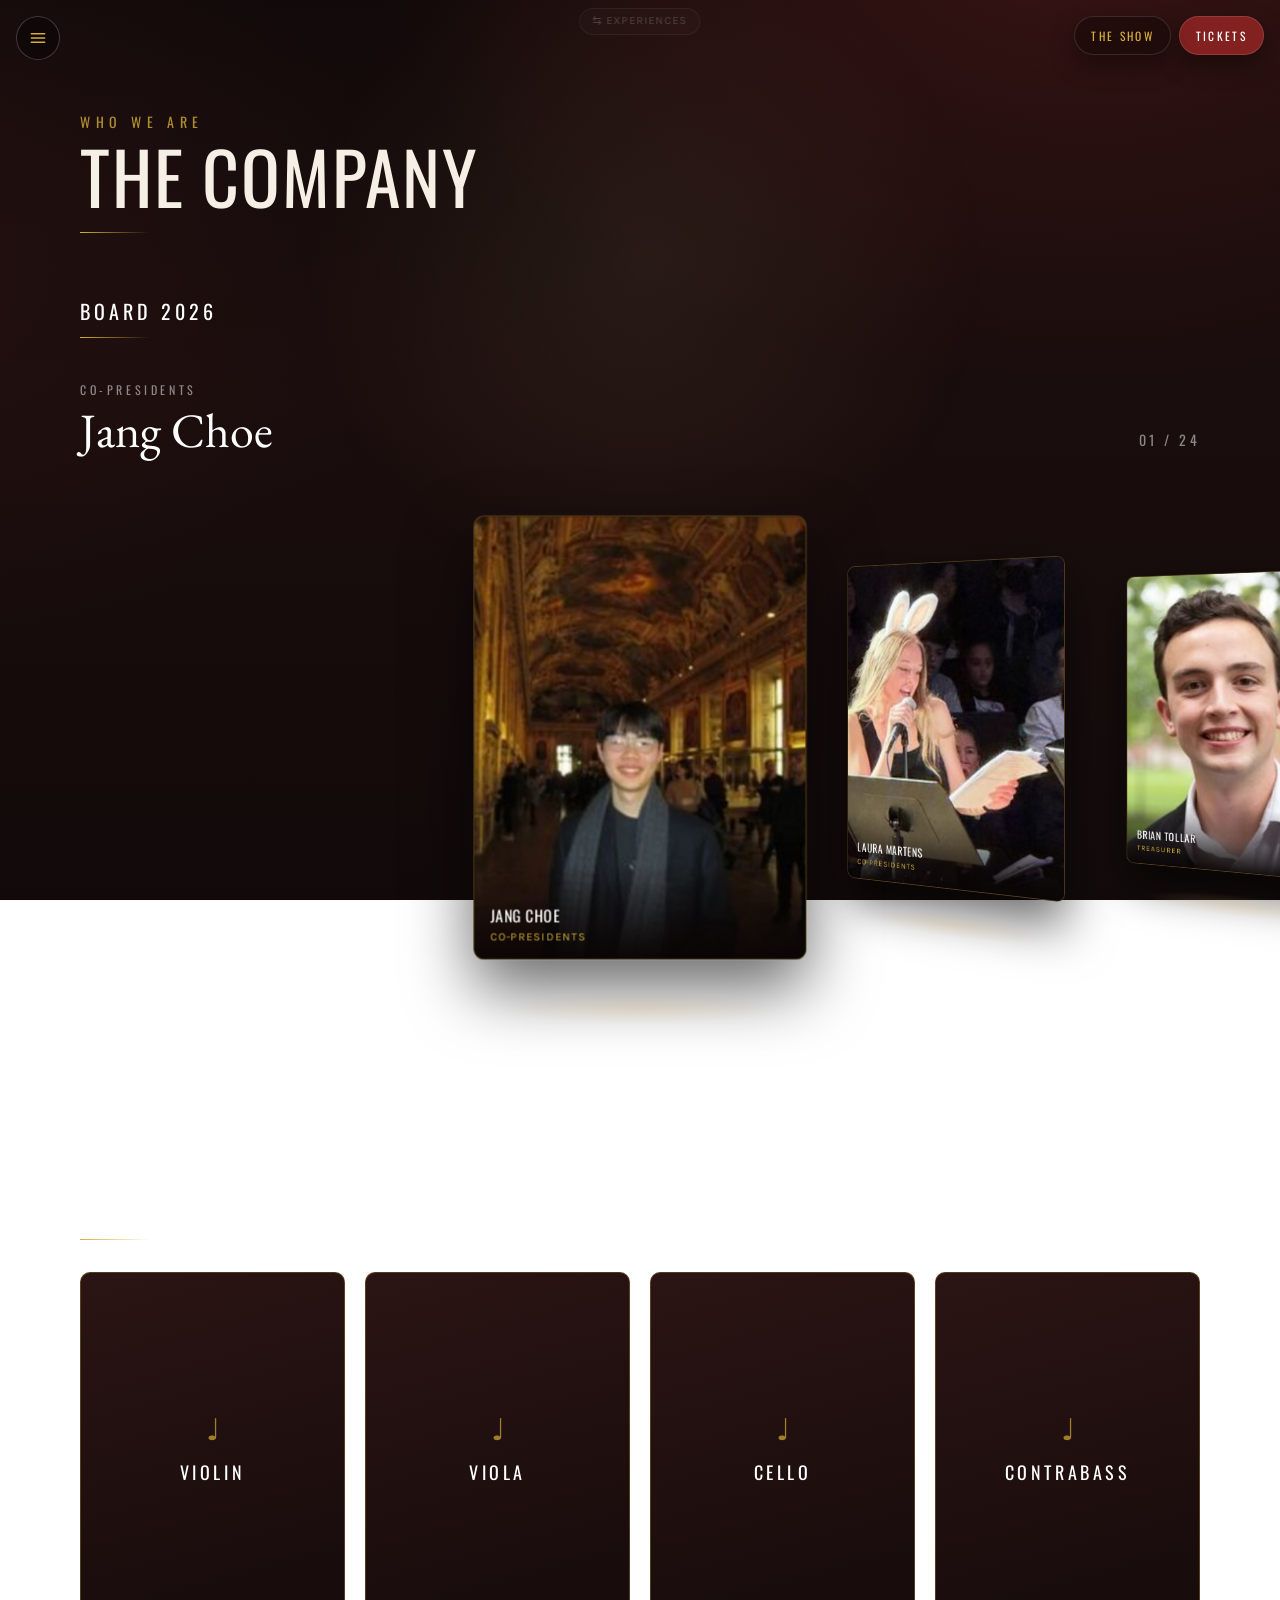
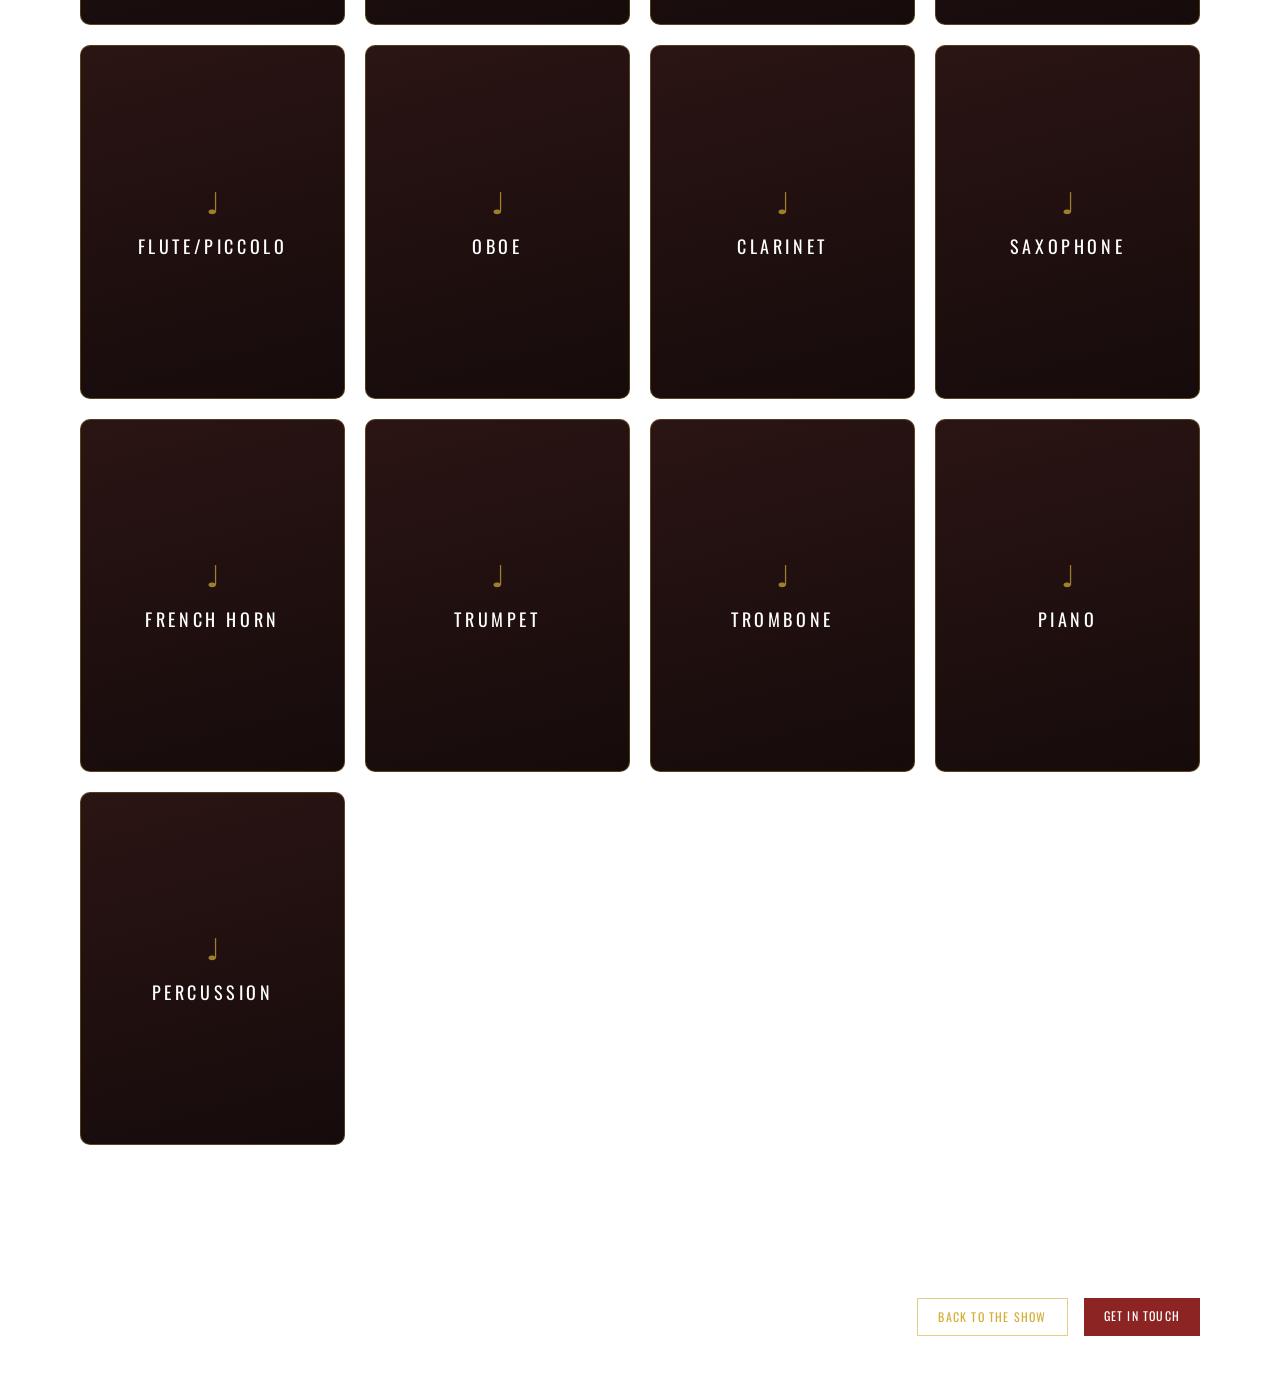
==== commit 0609c433: "Remove Company page intro line Co-Authored-By: Claude Fable 5 <noreply@anthropic.com> Claude-Session" ====
--- a/artistic/company.html
+++ b/artistic/company.html
@@ -212,8 +212,7 @@
 <header class="relative z-10 max-w-6xl mx-auto px-4 pt-28 pb-6">
   <p class="font-display uppercase tracking-[0.4em] text-gold/80 text-sm reveal">Who We Are</p>
   <h1 class="font-display uppercase text-5xl md:text-7xl tracking-wide mt-2 reveal">The Company</h1>
-  <div class="gold-rule mt-5 mb-4"></div>
-  <p class="text-white/60 font-serif italic reveal">The people behind the Pops &mdash; drifting through the stage door.</p>
+  <div class="gold-rule mt-5"></div>
 </header>
 
 <!-- ============================ BOARD SHELF ============================ -->
